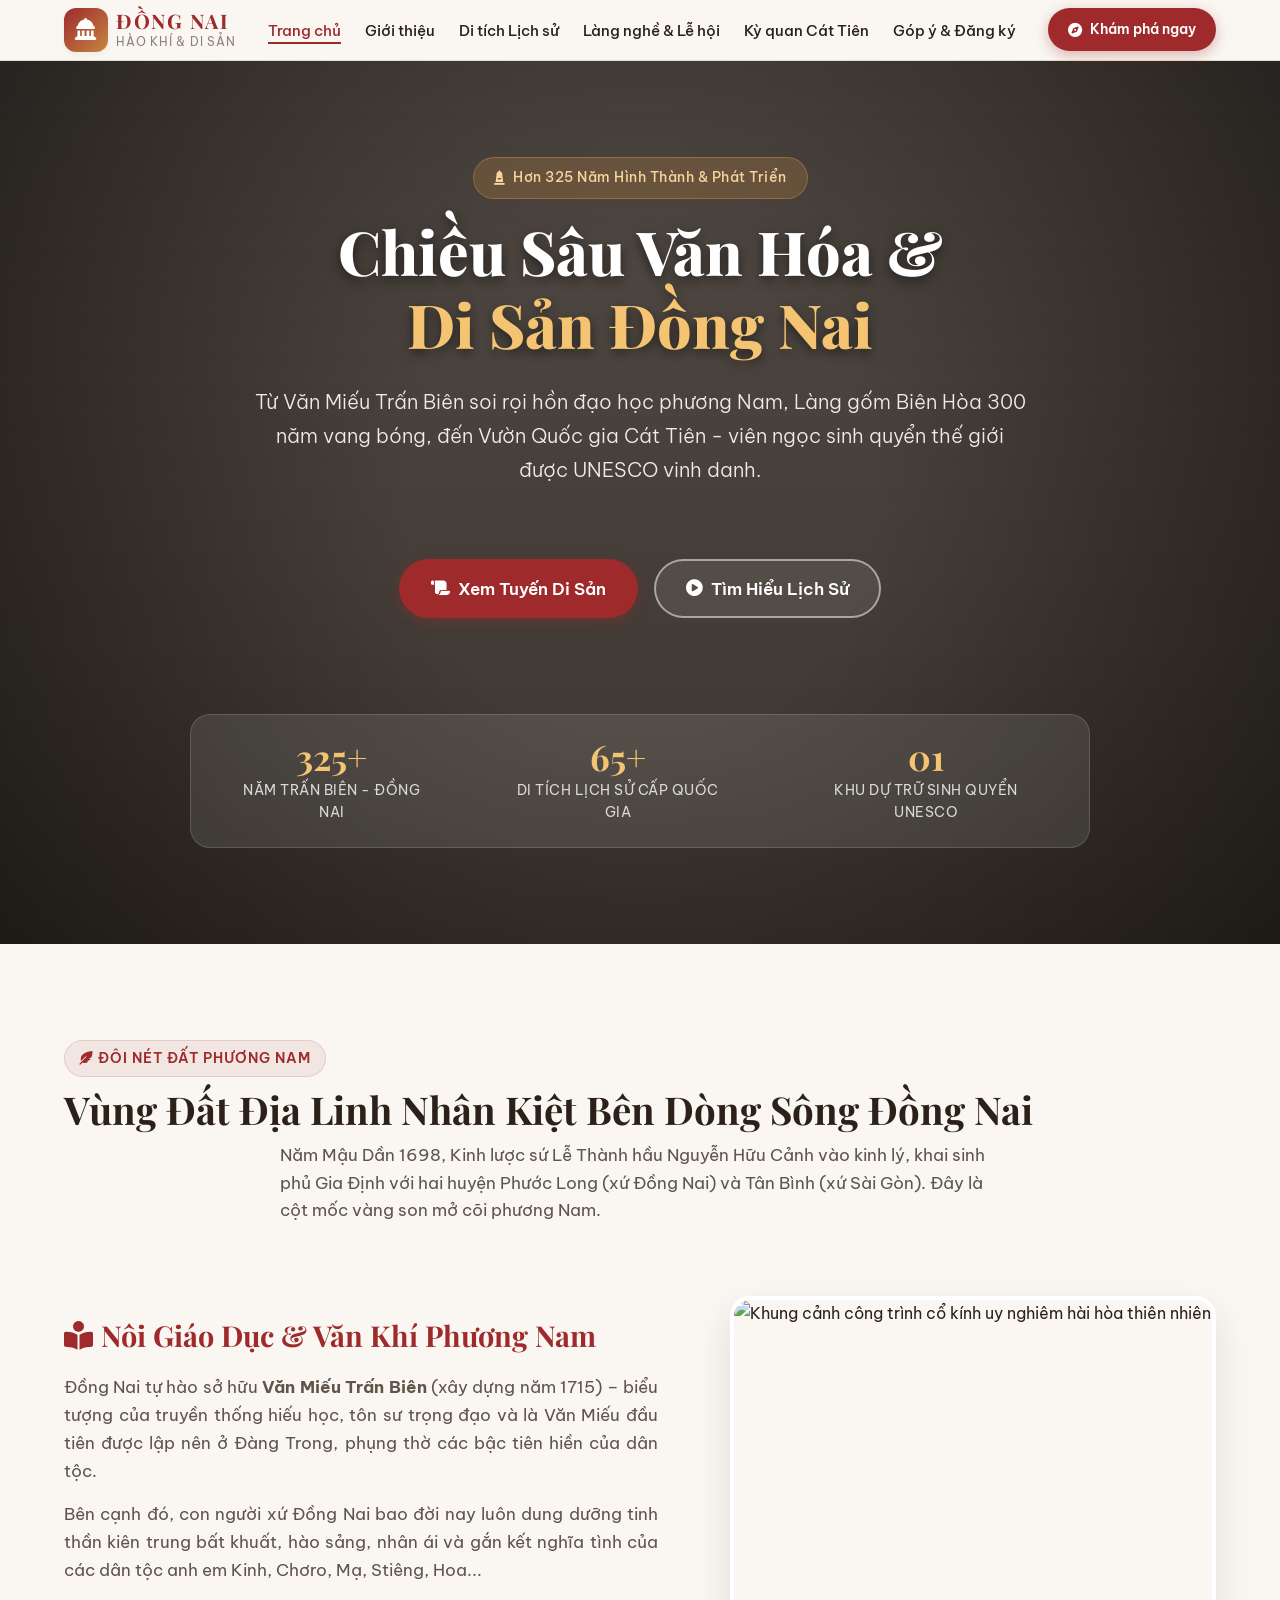
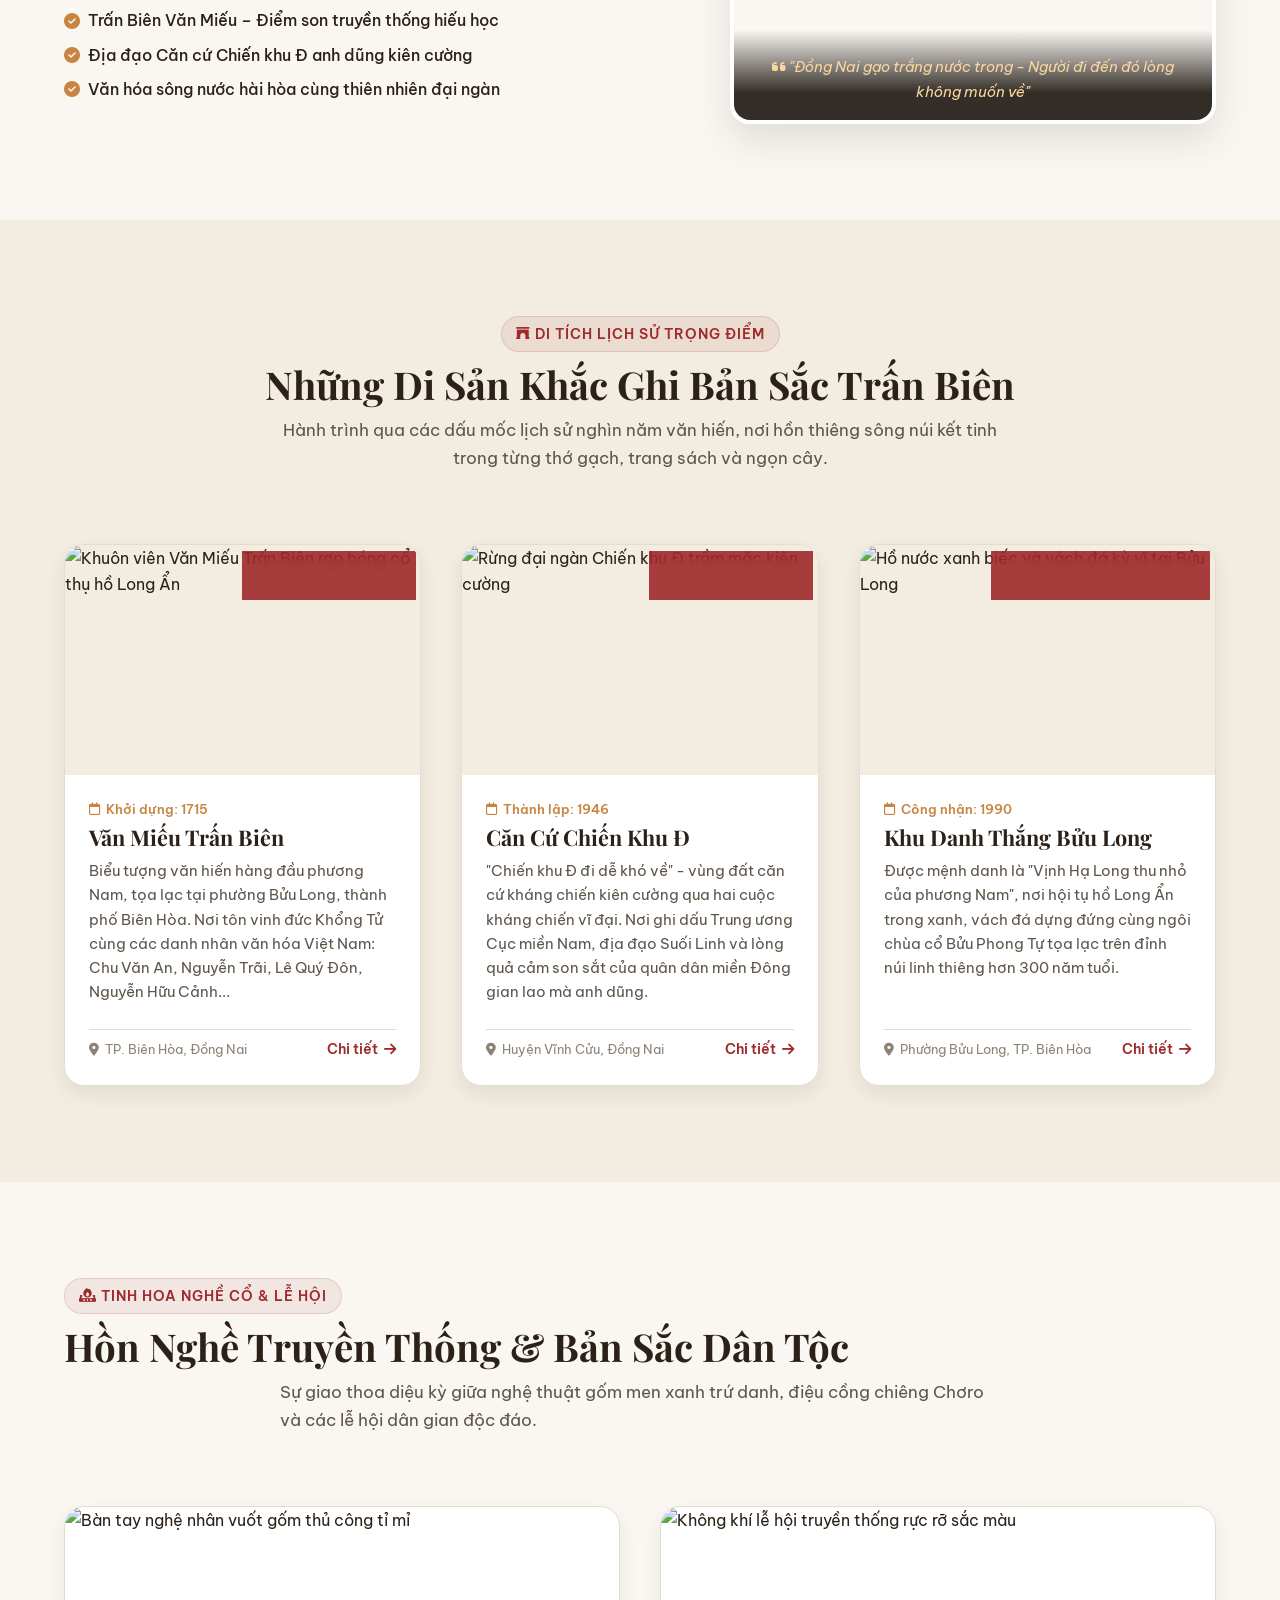
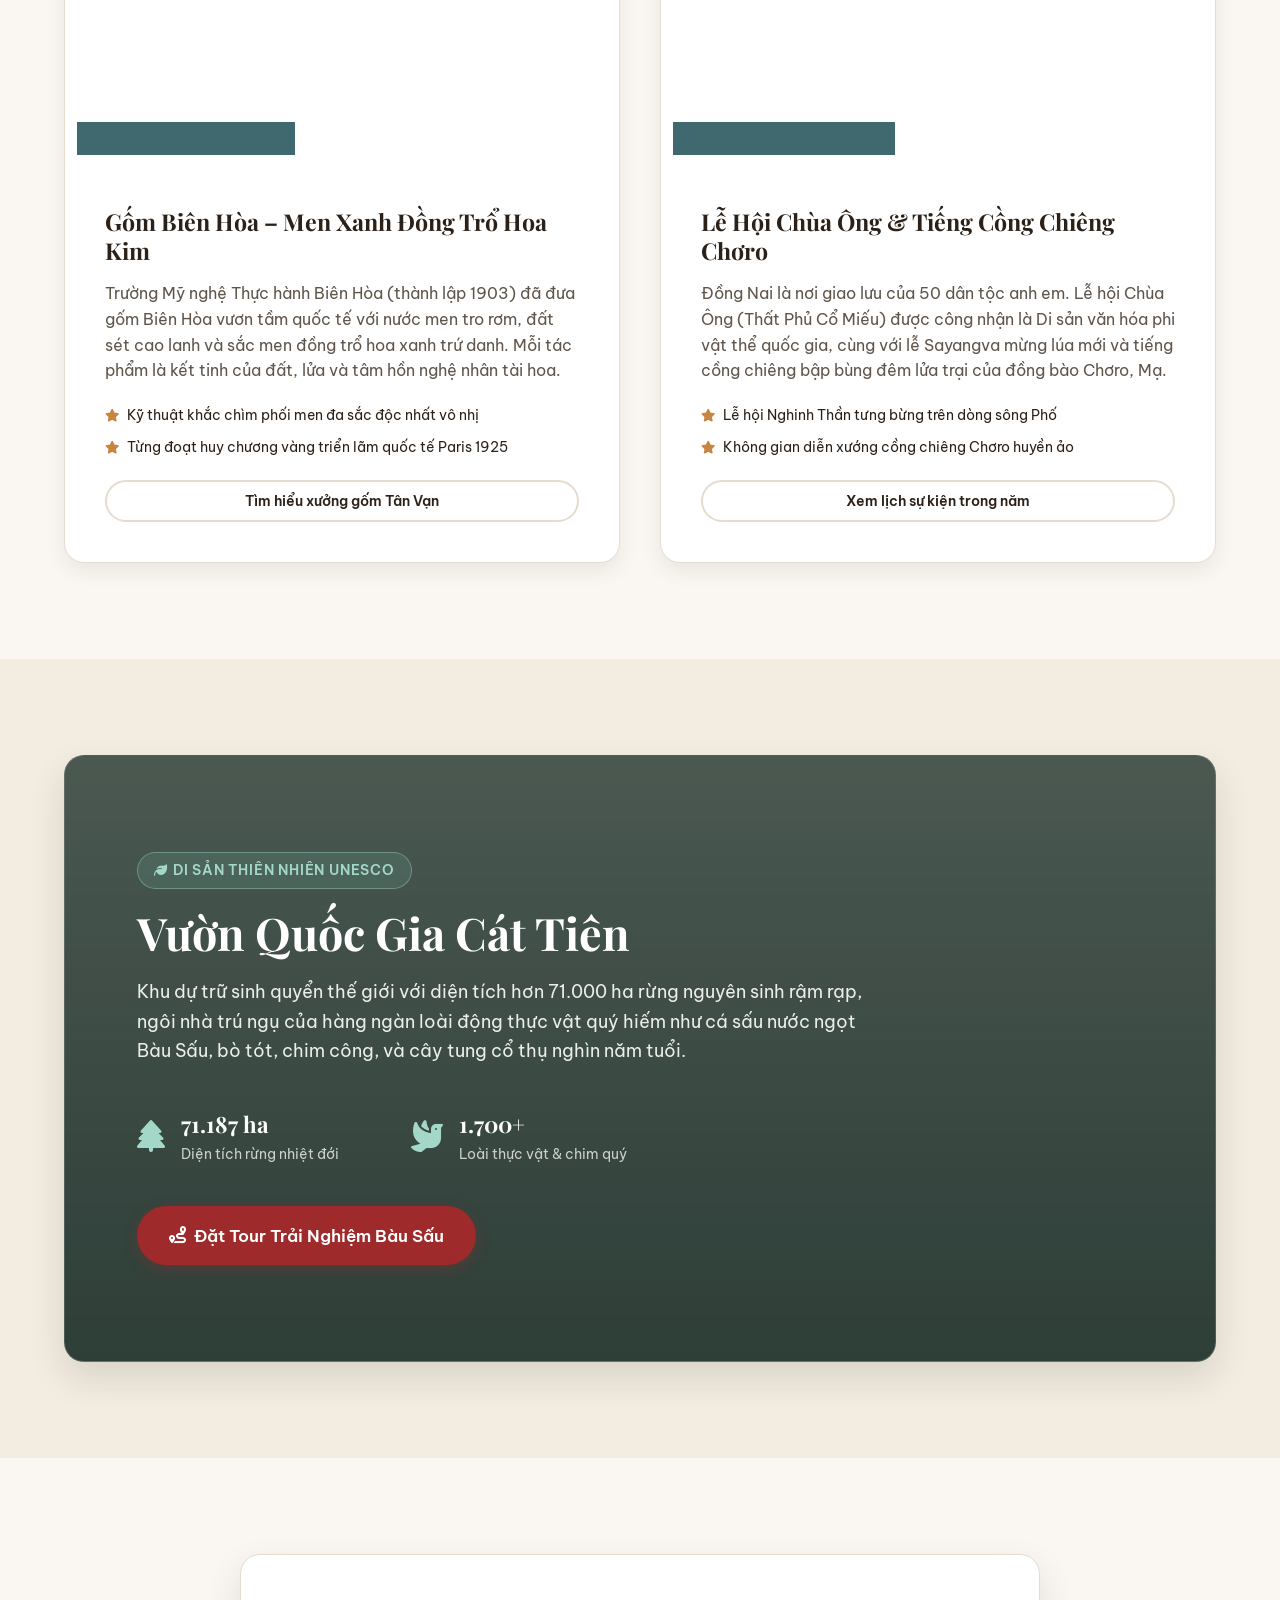
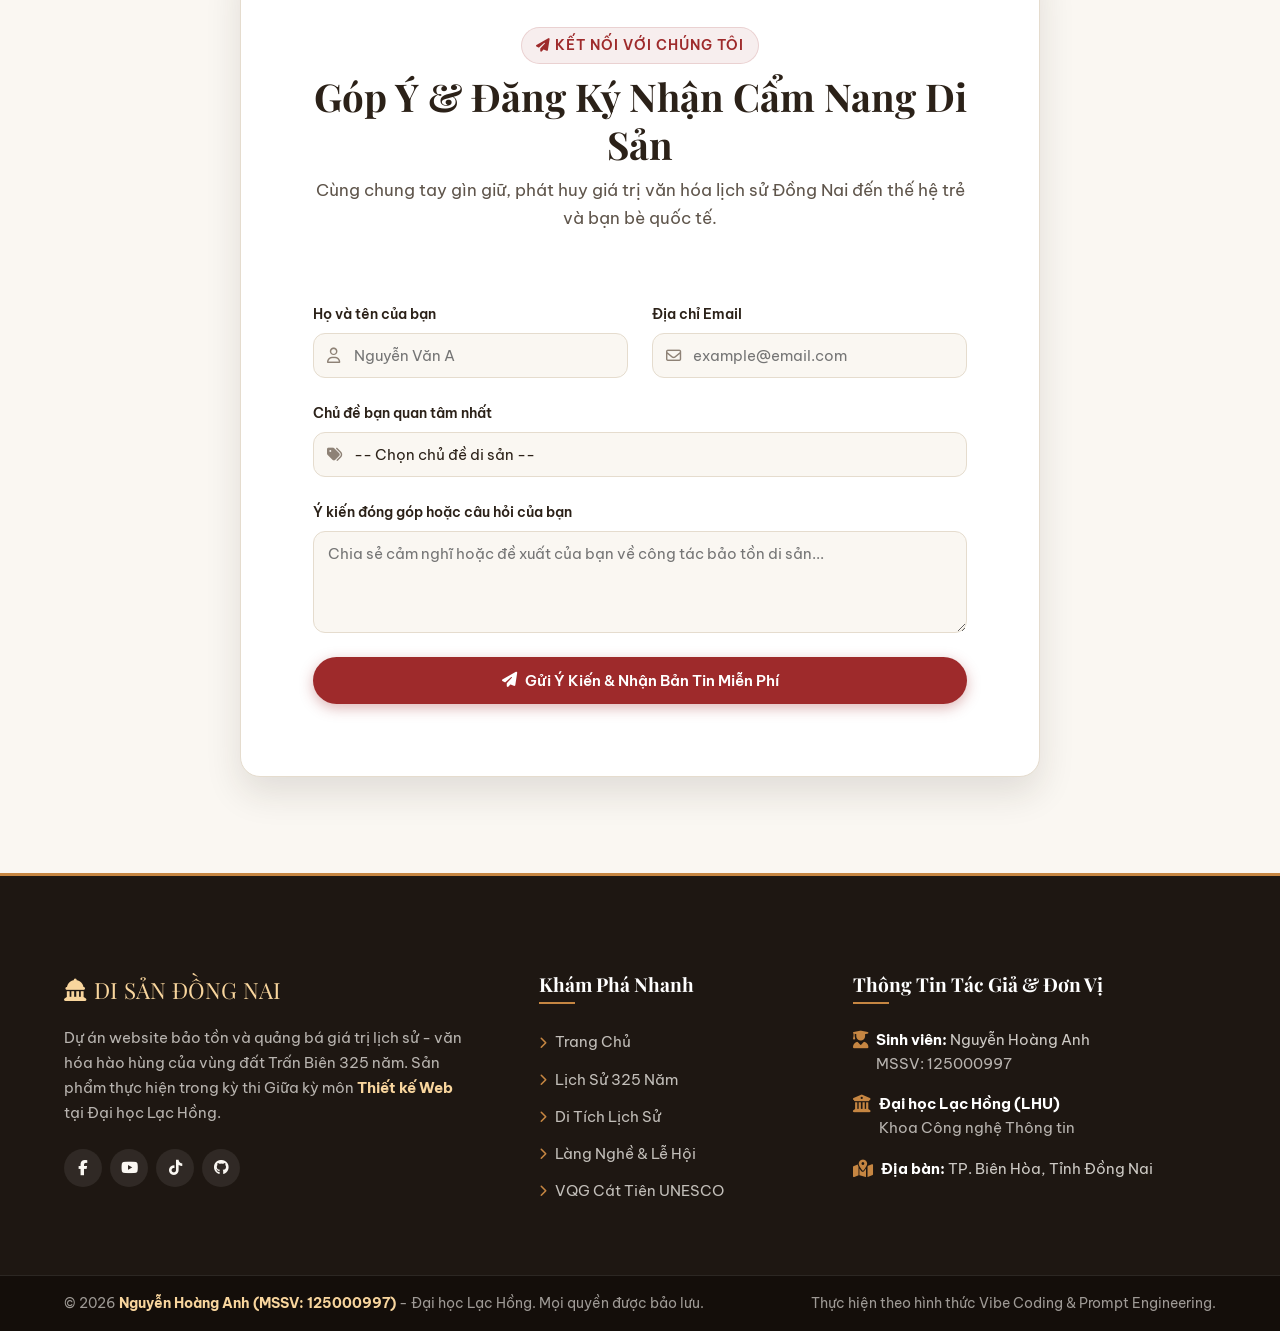
==== index.html @ 873f0509 "feat: complete midterm vibe coding project with semantic html, css variables, AOS and prompt log" ====
<!DOCTYPE html>
<html lang="vi">
<head>
  <meta charset="UTF-8">
  <meta name="viewport" content="width=device-width, initial-scale=1.0">
  <title>Chiều sâu Văn hóa & Di sản Đồng Nai | Khám phá Vùng đất Hào khí Phương Nam</title>
  
  <!-- SEO & Meta Description -->
  <meta name="description" content="Trang web giới thiệu chiều sâu văn hóa, di tích lịch sử và danh lam thắng cảnh Đồng Nai: Văn Miếu Trấn Biên, Chiến khu Đ, Làng gốm Biên Hòa, Vườn Quốc gia Cát Tiên.">
  <meta name="author" content="Nguyễn Hoàng Anh - MSSV 125000997 - Đại học Lạc Hồng">

  <!-- Google Fonts: Playfair Display (Heading) & Be Vietnam Pro (Body) -->
  <link rel="preconnect" href="https://fonts.googleapis.com">
  <link rel="preconnect" href="https://fonts.gstatic.com" crossorigin>
  <link href="https://fonts.googleapis.com/css2?family=Be+Vietnam+Pro:ital,wght@0,300;0,400;0,500;0,600;0,700;1,400&family=Playfair+Display:ital,wght@0,600;0,700;0,800;1,600&display=swap" rel="stylesheet">

  <!-- Font Awesome 6 CDN (Icons) -->
  <link rel="stylesheet" href="https://cdnjs.cloudflare.com/ajax/libs/font-awesome/6.5.1/css/all.min.css" integrity="sha512-DTOQO9RWCH3ppGqcWaEA1BIZOC6xxalwEsw9c2QQeAIftl+Vegovlnee1c9QX4TctnWMn13TZye+giMm8e2LwA==" crossorigin="anonymous" referrerpolicy="no-referrer">

  <!-- Animate.css CDN (Hiệu ứng động ban đầu cho Hero/Title/CTA) -->
  <link rel="stylesheet" href="https://cdnjs.cloudflare.com/ajax/libs/animate.css/4.1.1/animate.min.css">

  <!-- AOS (Animate On Scroll) CSS CDN (Hiệu ứng cuộn trang mượt mà) -->
  <link rel="stylesheet" href="https://unpkg.com/aos@2.3.1/dist/aos.css">

  <!-- Custom Stylesheet -->
  <link rel="stylesheet" href="style.css">
</head>
<body>

  <!-- ==================== HEADER & NAVIGATION ==================== -->
  <header class="site-header">
    <div class="header-container">
      <a href="#hero" class="brand-logo" aria-label="Trang chủ Di sản Đồng Nai">
        <span class="logo-symbol"><i class="fa-solid fa-landmark-dome"></i></span>
        <span class="logo-text">
          <strong class="logo-title">ĐỒNG NAI</strong>
          <small class="logo-tagline">Hào Khí & Di Sản</small>
        </span>
      </a>

      <nav class="site-nav" aria-label="Điều hướng chính">
        <ul class="nav-list">
          <li class="nav-item"><a href="#hero" class="nav-link active">Trang chủ</a></li>
          <li class="nav-item"><a href="#about" class="nav-link">Giới thiệu</a></li>
          <li class="nav-item"><a href="#heritage" class="nav-link">Di tích Lịch sử</a></li>
          <li class="nav-item"><a href="#crafts" class="nav-link">Làng nghề & Lễ hội</a></li>
          <li class="nav-item"><a href="#nature" class="nav-link">Kỳ quan Cát Tiên</a></li>
          <li class="nav-item"><a href="#contact" class="nav-link">Góp ý & Đăng ký</a></li>
        </ul>
      </nav>

      <a href="#heritage" class="btn btn-primary nav-cta animate__animated animate__pulse animate__infinite">
        <i class="fa-solid fa-compass"></i> Khám phá ngay
      </a>
    </div>
  </header>

  <!-- ==================== MAIN CONTENT ==================== -->
  <main id="main-content">

    <!-- 1. HERO SECTION -->
    <section id="hero" class="hero-section" aria-label="Phần giới thiệu đầu trang">
      <div class="hero-overlay"></div>
      <div class="hero-content">
        <p class="hero-badge animate__animated animate__fadeInDown">
          <i class="fa-solid fa-monument"></i> Hơn 325 Năm Hình Thành & Phát Triển
        </p>
        <h1 class="hero-title animate__animated animate__fadeInDown">
          Chiều Sâu Văn Hóa & <span class="highlight-text">Di Sản Đồng Nai</span>
        </h1>
        <p class="hero-subtitle animate__animated animate__fadeInUp">
          Từ Văn Miếu Trấn Biên soi rọi hồn đạo học phương Nam, Làng gốm Biên Hòa 300 năm vang bóng, 
          đến Vườn Quốc gia Cát Tiên - viên ngọc sinh quyển thế giới được UNESCO vinh danh.
        </p>
        
        <div class="hero-actions animate__animated animate__fadeInUp">
          <a href="#heritage" class="btn btn-primary btn-lg">
            <i class="fa-solid fa-scroll"></i> Xem Tuyến Di Sản
          </a>
          <a href="#about" class="btn btn-outline btn-lg">
            <i class="fa-solid fa-circle-play"></i> Tìm Hiểu Lịch Sử
          </a>
        </div>

        <!-- Quick Stats List -->
        <ul class="hero-stats animate__animated animate__fadeInUp">
          <li class="stat-item">
            <strong class="stat-number">325+</strong>
            <span class="stat-label">Năm Trấn Biên - Đồng Nai</span>
          </li>
          <li class="stat-item">
            <strong class="stat-number">65+</strong>
            <span class="stat-label">Di tích Lịch sử Cấp Quốc gia</span>
          </li>
          <li class="stat-item">
            <strong class="stat-number">01</strong>
            <span class="stat-label">Khu Dự trữ Sinh quyển UNESCO</span>
          </li>
        </ul>
      </div>
    </section>

    <!-- 2. ABOUT SECTION -->
    <section id="about" class="about-section" data-aos="fade-up">
      <div class="section-container">
        <header class="section-header">
          <span class="section-badge"><i class="fa-solid fa-feather-pointed"></i> Đôi Nét Đất Phương Nam</span>
          <h2 class="section-title">Vùng Đất Địa Linh Nhân Kiệt Bên Dòng Sông Đồng Nai</h2>
          <p class="section-desc">
            Năm Mậu Dần 1698, Kinh lược sứ Lễ Thành hầu Nguyễn Hữu Cảnh vào kinh lý, khai sinh phủ Gia Định với hai huyện 
            Phước Long (xứ Đồng Nai) và Tân Bình (xứ Sài Gòn). Đây là cột mốc vàng son mở cõi phương Nam.
          </p>
        </header>

        <div class="about-grid">
          <article class="about-article">
            <h3 class="article-title"><i class="fa-solid fa-book-open-reader"></i> Nôi Giáo Dục & Văn Khí Phương Nam</h3>
            <p>
              Đồng Nai tự hào sở hữu <strong>Văn Miếu Trấn Biên</strong> (xây dựng năm 1715) – biểu tượng của truyền thống hiếu học, 
              tôn sư trọng đạo và là Văn Miếu đầu tiên được lập nên ở Đàng Trong, phụng thờ các bậc tiên hiền của dân tộc.
            </p>
            <p>
              Bên cạnh đó, con người xứ Đồng Nai bao đời nay luôn dung dưỡng tinh thần kiên trung bất khuất, hào sảng, 
              nhân ái và gắn kết nghĩa tình của các dân tộc anh em Kinh, Chơro, Mạ, Stiêng, Hoa...
            </p>
            
            <ul class="about-highlights">
              <li><i class="fa-solid fa-circle-check"></i> Trấn Biên Văn Miếu – Điểm son truyền thống hiếu học</li>
              <li><i class="fa-solid fa-circle-check"></i> Địa đạo Căn cứ Chiến khu Đ anh dũng kiên cường</li>
              <li><i class="fa-solid fa-circle-check"></i> Văn hóa sông nước hài hòa cùng thiên nhiên đại ngàn</li>
            </ul>
          </article>

          <figure class="about-figure">
            <img src="https://images.unsplash.com/photo-1544620347-c4fd4a3d5957?auto=format&fit=crop&w=900&q=80" 
                 alt="Khung cảnh công trình cổ kính uy nghiêm hài hòa thiên nhiên" 
                 loading="lazy">
            <figcaption class="about-caption">
              <i class="fa-solid fa-quote-left"></i> "Đồng Nai gạo trắng nước trong - Người đi đến đó lòng không muốn về"
            </figcaption>
          </figure>
        </div>
      </div>
    </section>

    <!-- 3. HERITAGE SITES SECTION -->
    <section id="heritage" class="heritage-section" data-aos="fade-up">
      <div class="section-container">
        <header class="section-header text-center">
          <span class="section-badge"><i class="fa-solid fa-archway"></i> Di Tích Lịch Sử Trọng Điểm</span>
          <h2 class="section-title">Những Di Sản Khắc Ghi Bản Sắc Trấn Biên</h2>
          <p class="section-desc">
            Hành trình qua các dấu mốc lịch sử nghìn năm văn hiến, nơi hồn thiêng sông núi kết tinh trong từng thớ gạch, trang sách và ngọn cây.
          </p>
        </header>

        <div class="cards-grid">
          
          <!-- Card 1: Văn Miếu Trấn Biên -->
          <div class="card-wrapper" data-aos="fade-up" data-aos-delay="100">
            <article class="heritage-card">
              <figure class="card-media">
                <img src="https://images.unsplash.com/photo-1599707367072-cd6ada2bc375?auto=format&fit=crop&w=700&q=80" 
                     alt="Khuôn viên Văn Miếu Trấn Biên rợp bóng cổ thụ hồ Long Ẩn" 
                     loading="lazy">
                <figcaption class="card-category"><i class="fa-solid fa-award"></i> Di Tích Quốc Gia</figcaption>
              </figure>
              <div class="card-body">
                <header class="card-header">
                  <span class="card-meta"><i class="fa-regular fa-calendar"></i> Khởi dựng: 1715</span>
                  <h3 class="card-title">Văn Miếu Trấn Biên</h3>
                </header>
                <p class="card-desc">
                  Biểu tượng văn hiến hàng đầu phương Nam, tọa lạc tại phường Bửu Long, thành phố Biên Hòa. Nơi tôn vinh đức Khổng Tử 
                  cùng các danh nhân văn hóa Việt Nam: Chu Văn An, Nguyễn Trãi, Lê Quý Đôn, Nguyễn Hữu Cảnh...
                </p>
                <footer class="card-footer">
                  <span class="card-location"><i class="fa-solid fa-location-dot"></i> TP. Biên Hòa, Đồng Nai</span>
                  <a href="#about" class="card-btn" aria-label="Chi tiết Văn Miếu Trấn Biên">
                    Chi tiết <i class="fa-solid fa-arrow-right"></i>
                  </a>
                </footer>
              </div>
            </article>
          </div>

          <!-- Card 2: Chiến khu Đ -->
          <div class="card-wrapper" data-aos="fade-up" data-aos-delay="200">
            <article class="heritage-card">
              <figure class="card-media">
                <img src="https://images.unsplash.com/photo-1511497584788-87676104235f?auto=format&fit=crop&w=700&q=80" 
                     alt="Rừng đại ngàn Chiến khu Đ trầm mặc kiên cường" 
                     loading="lazy">
                <figcaption class="card-category"><i class="fa-solid fa-shield-halved"></i> Di Tích Lịch Sử</figcaption>
              </figure>
              <div class="card-body">
                <header class="card-header">
                  <span class="card-meta"><i class="fa-regular fa-calendar"></i> Thành lập: 1946</span>
                  <h3 class="card-title">Căn Cứ Chiến Khu Đ</h3>
                </header>
                <p class="card-desc">
                  "Chiến khu Đ đi dễ khó về" - vùng đất căn cứ kháng chiến kiên cường qua hai cuộc kháng chiến vĩ đại. 
                  Nơi ghi dấu Trung ương Cục miền Nam, địa đạo Suối Linh và lòng quả cảm son sắt của quân dân miền Đông gian lao mà anh dũng.
                </p>
                <footer class="card-footer">
                  <span class="card-location"><i class="fa-solid fa-location-dot"></i> Huyện Vĩnh Cửu, Đồng Nai</span>
                  <a href="#about" class="card-btn" aria-label="Chi tiết Căn Cứ Chiến Khu Đ">
                    Chi tiết <i class="fa-solid fa-arrow-right"></i>
                  </a>
                </footer>
              </div>
            </article>
          </div>

          <!-- Card 3: Danh thắng Bửu Long -->
          <div class="card-wrapper" data-aos="fade-up" data-aos-delay="300">
            <article class="heritage-card">
              <figure class="card-media">
                <img src="https://images.unsplash.com/photo-1506744038136-46273834b3fb?auto=format&fit=crop&w=700&q=80" 
                     alt="Hồ nước xanh biếc và vách đá kỳ vĩ tại Bửu Long" 
                     loading="lazy">
                <figcaption class="card-category"><i class="fa-solid fa-mountain-sun"></i> Thắng Cảnh Quốc Gia</figcaption>
              </figure>
              <div class="card-body">
                <header class="card-header">
                  <span class="card-meta"><i class="fa-regular fa-calendar"></i> Công nhận: 1990</span>
                  <h3 class="card-title">Khu Danh Thắng Bửu Long</h3>
                </header>
                <p class="card-desc">
                  Được mệnh danh là "Vịnh Hạ Long thu nhỏ của phương Nam", nơi hội tụ hồ Long Ẩn trong xanh, vách đá dựng đứng 
                  cùng ngôi chùa cổ Bửu Phong Tự tọa lạc trên đỉnh núi linh thiêng hơn 300 năm tuổi.
                </p>
                <footer class="card-footer">
                  <span class="card-location"><i class="fa-solid fa-location-dot"></i> Phường Bửu Long, TP. Biên Hòa</span>
                  <a href="#about" class="card-btn" aria-label="Chi tiết Danh Thắng Bửu Long">
                    Chi tiết <i class="fa-solid fa-arrow-right"></i>
                  </a>
                </footer>
              </div>
            </article>
          </div>

        </div>
      </div>
    </section>

    <!-- 4. CRAFTS & FESTIVALS SECTION -->
    <section id="crafts" class="crafts-section" data-aos="fade-up">
      <div class="section-container">
        <header class="section-header">
          <span class="section-badge"><i class="fa-solid fa-fire-burner"></i> Tinh Hoa Nghề Cổ & Lễ Hội</span>
          <h2 class="section-title">Hồn Nghề Truyền Thống & Bản Sắc Dân Tộc</h2>
          <p class="section-desc">
            Sự giao thoa diệu kỳ giữa nghệ thuật gốm men xanh trứ danh, điệu cồng chiêng Chơro và các lễ hội dân gian độc đáo.
          </p>
        </header>

        <div class="crafts-grid">
          <!-- Article: Làng Gốm Biên Hòa -->
          <article class="craft-card" data-aos="fade-right">
            <figure class="craft-figure">
              <img src="https://images.unsplash.com/photo-1578749556568-bc2c40e68b61?auto=format&fit=crop&w=700&q=80" 
                   alt="Bàn tay nghệ nhân vuốt gốm thủ công tỉ mỉ" 
                   loading="lazy">
              <figcaption class="craft-overlay-tag"><i class="fa-solid fa-palette"></i> Di Sản Thủ Công 300 Năm</figcaption>
            </figure>
            <div class="craft-content">
              <h3 class="craft-title">Gốm Biên Hòa – Men Xanh Đồng Trổ Hoa Kim</h3>
              <p>
                Trường Mỹ nghệ Thực hành Biên Hòa (thành lập 1903) đã đưa gốm Biên Hòa vươn tầm quốc tế với nước men tro rơm, 
                đất sét cao lanh và sắc men đồng trổ hoa xanh trứ danh. Mỗi tác phẩm là kết tinh của đất, lửa và tâm hồn nghệ nhân tài hoa.
              </p>
              <ul class="craft-features">
                <li><i class="fa-solid fa-star"></i> Kỹ thuật khắc chìm phối men đa sắc độc nhất vô nhị</li>
                <li><i class="fa-solid fa-star"></i> Từng đoạt huy chương vàng triển lãm quốc tế Paris 1925</li>
              </ul>
              <a href="#contact" class="btn btn-outline btn-sm">Tìm hiểu xưởng gốm Tân Vạn</a>
            </div>
          </article>

          <!-- Article: Lễ hội Văn Hóa & Cồng Chiêng -->
          <article class="craft-card" data-aos="fade-left">
            <figure class="craft-figure">
              <img src="https://images.unsplash.com/photo-1533174072545-7a4b6ad7a6c3?auto=format&fit=crop&w=700&q=80" 
                   alt="Không khí lễ hội truyền thống rực rỡ sắc màu" 
                   loading="lazy">
              <figcaption class="craft-overlay-tag"><i class="fa-solid fa-drum"></i> Lễ Hội Văn Hóa Phi Vật Thể</figcaption>
            </figure>
            <div class="craft-content">
              <h3 class="craft-title">Lễ Hội Chùa Ông & Tiếng Cồng Chiêng Chơro</h3>
              <p>
                Đồng Nai là nơi giao lưu của 50 dân tộc anh em. Lễ hội Chùa Ông (Thất Phủ Cổ Miếu) được công nhận là Di sản văn hóa phi vật thể 
                quốc gia, cùng với lễ Sayangva mừng lúa mới và tiếng cồng chiêng bập bùng đêm lửa trại của đồng bào Chơro, Mạ.
              </p>
              <ul class="craft-features">
                <li><i class="fa-solid fa-star"></i> Lễ hội Nghinh Thần tưng bừng trên dòng sông Phố</li>
                <li><i class="fa-solid fa-star"></i> Không gian diễn xướng cồng chiêng Chơro huyền ảo</li>
              </ul>
              <a href="#contact" class="btn btn-outline btn-sm">Xem lịch sự kiện trong năm</a>
            </div>
          </article>
        </div>
      </div>
    </section>

    <!-- 5. NATURE: VƯỜN QUỐC GIA CÁT TIÊN -->
    <section id="nature" class="nature-section" data-aos="zoom-in-up">
      <div class="section-container">
        <div class="nature-banner">
          <div class="nature-text-box">
            <span class="nature-badge"><i class="fa-solid fa-leaf"></i> Di Sản Thiên Nhiên UNESCO</span>
            <h2 class="nature-title">Vườn Quốc Gia Cát Tiên</h2>
            <p class="nature-lead">
              Khu dự trữ sinh quyển thế giới với diện tích hơn 71.000 ha rừng nguyên sinh rậm rạp, 
              ngôi nhà trú ngụ của hàng ngàn loài động thực vật quý hiếm như cá sấu nước ngọt Bàu Sấu, bò tót, chim công, và cây tung cổ thụ nghìn năm tuổi.
            </p>
            <div class="nature-meta-group">
              <div class="nature-meta-item">
                <i class="fa-solid fa-tree"></i>
                <div>
                  <strong>71.187 ha</strong>
                  <p>Diện tích rừng nhiệt đới</p>
                </div>
              </div>
              <div class="nature-meta-item">
                <i class="fa-solid fa-dove"></i>
                <div>
                  <strong>1.700+</strong>
                  <p>Loài thực vật & chim quý</p>
                </div>
              </div>
            </div>
            <a href="#contact" class="btn btn-primary btn-lg">
              <i class="fa-solid fa-route"></i> Đặt Tour Trải Nghiệm Bàu Sấu
            </a>
          </div>
        </div>
      </div>
    </section>

    <!-- 6. CONTACT & NEWSLETTER SECTION -->
    <section id="contact" class="contact-section" data-aos="fade-up">
      <div class="section-container">
        <div class="contact-card">
          <header class="section-header text-center">
            <span class="section-badge"><i class="fa-solid fa-paper-plane"></i> Kết Nối Với Chúng Tôi</span>
            <h2 class="section-title">Góp Ý & Đăng Ký Nhận Cẩm Nang Di Sản</h2>
            <p class="section-desc">
              Cùng chung tay gìn giữ, phát huy giá trị văn hóa lịch sử Đồng Nai đến thế hệ trẻ và bạn bè quốc tế.
            </p>
          </header>

          <form class="contact-form" action="#" method="POST" onsubmit="event.preventDefault(); alert('Cảm ơn bạn đã gửi liên hệ! Thông tin cẩm nang sẽ sớm được gửi tới email của bạn.');">
            <div class="form-row">
              <div class="form-group">
                <label for="fullName" class="form-label">Họ và tên của bạn</label>
                <div class="input-wrapper">
                  <i class="fa-regular fa-user form-icon"></i>
                  <input type="text" id="fullName" name="fullName" class="form-input" placeholder="Nguyễn Văn A" required>
                </div>
              </div>

              <div class="form-group">
                <label for="email" class="form-label">Địa chỉ Email</label>
                <div class="input-wrapper">
                  <i class="fa-regular fa-envelope form-icon"></i>
                  <input type="email" id="email" name="email" class="form-input" placeholder="example@email.com" required>
                </div>
              </div>
            </div>

            <div class="form-group">
              <label for="interest" class="form-label">Chủ đề bạn quan tâm nhất</label>
              <div class="input-wrapper">
                <i class="fa-solid fa-tags form-icon"></i>
                <select id="interest" name="interest" class="form-input form-select" required>
                  <option value="" disabled selected>-- Chọn chủ đề di sản --</option>
                  <option value="tran-bien">Văn Miếu Trấn Biên & Đạo học Phương Nam</option>
                  <option value="chien-khu-d">Căn cứ Cách mạng Chiến khu Đ</option>
                  <option value="gom-bien-hoa">Làng nghề gốm men cổ Tân Vạn</option>
                  <option value="cat-tien">Du lịch sinh thái Vườn Quốc gia Cát Tiên</option>
                  <option value="le-hoi">Lễ hội Chùa Ông & Văn hóa Cồng chiêng</option>
                </select>
              </div>
            </div>

            <div class="form-group">
              <label for="message" class="form-label">Ý kiến đóng góp hoặc câu hỏi của bạn</label>
              <div class="input-wrapper">
                <textarea id="message" name="message" class="form-input form-textarea" rows="4" placeholder="Chia sẻ cảm nghĩ hoặc đề xuất của bạn về công tác bảo tồn di sản..."></textarea>
              </div>
            </div>

            <button type="submit" class="btn btn-primary btn-block">
              <i class="fa-solid fa-paper-plane"></i> Gửi Ý Kiến & Nhận Bản Tin Miễn Phí
            </button>
          </form>
        </div>
      </div>
    </section>

  </main>

  <!-- ==================== FOOTER ==================== -->
  <footer class="site-footer">
    <div class="footer-container">
      
      <div class="footer-col brand-col">
        <a href="#hero" class="footer-brand">
          <i class="fa-solid fa-landmark-dome"></i>
          <span>DI SẢN ĐỒNG NAI</span>
        </a>
        <p class="footer-desc">
          Dự án website bảo tồn và quảng bá giá trị lịch sử - văn hóa hào hùng của vùng đất Trấn Biên 325 năm. 
          Sản phẩm thực hiện trong kỳ thi Giữa kỳ môn <strong>Thiết kế Web</strong> tại Đại học Lạc Hồng.
        </p>
        <div class="footer-socials">
          <a href="#" class="social-icon" aria-label="Facebook"><i class="fa-brands fa-facebook-f"></i></a>
          <a href="#" class="social-icon" aria-label="YouTube"><i class="fa-brands fa-youtube"></i></a>
          <a href="#" class="social-icon" aria-label="Tiktok"><i class="fa-brands fa-tiktok"></i></a>
          <a href="#" class="social-icon" aria-label="Github"><i class="fa-brands fa-github"></i></a>
        </div>
      </div>

      <div class="footer-col links-col">
        <h4 class="footer-title">Khám Phá Nhanh</h4>
        <ul class="footer-links">
          <li><a href="#hero"><i class="fa-solid fa-chevron-right"></i> Trang Chủ</a></li>
          <li><a href="#about"><i class="fa-solid fa-chevron-right"></i> Lịch Sử 325 Năm</a></li>
          <li><a href="#heritage"><i class="fa-solid fa-chevron-right"></i> Di Tích Lịch Sử</a></li>
          <li><a href="#crafts"><i class="fa-solid fa-chevron-right"></i> Làng Nghề & Lễ Hội</a></li>
          <li><a href="#nature"><i class="fa-solid fa-chevron-right"></i> VQG Cát Tiên UNESCO</a></li>
        </ul>
      </div>

      <div class="footer-col contact-col">
        <h4 class="footer-title">Thông Tin Tác Giả & Đơn Vị</h4>
        <ul class="footer-contact-list">
          <li>
            <i class="fa-solid fa-user-graduate"></i>
            <div>
              <strong>Sinh viên:</strong> Nguyễn Hoàng Anh
              <p>MSSV: 125000997</p>
            </div>
          </li>
          <li>
            <i class="fa-solid fa-building-columns"></i>
            <div>
              <strong>Đại học Lạc Hồng (LHU)</strong>
              <p>Khoa Công nghệ Thông tin</p>
            </div>
          </li>
          <li>
            <i class="fa-solid fa-map-location-dot"></i>
            <div>
              <strong>Địa bàn:</strong> TP. Biên Hòa, Tỉnh Đồng Nai
            </div>
          </li>
        </ul>
      </div>

    </div>

    <!-- Copyright Bar -->
    <div class="footer-bottom">
      <div class="footer-bottom-container">
        <p>&copy; 2026 <strong>Nguyễn Hoàng Anh (MSSV: 125000997)</strong> - Đại học Lạc Hồng. Mọi quyền được bảo lưu.</p>
        <p class="footer-credit">Thực hiện theo hình thức Vibe Coding & Prompt Engineering.</p>
      </div>
    </div>
  </footer>

  <!-- ==================== SCRIPTS: AOS INITIALIZATION ==================== -->
  <script src="https://unpkg.com/aos@2.3.1/dist/aos.js"></script>
  <script>
    // Khởi tạo thư viện AOS với cấu hình tối ưu chống giật lag và ngăn lỗi thanh cuộn ngang (overflow-x)
    document.addEventListener('DOMContentLoaded', function () {
      AOS.init({
        duration: 800,        // Thời gian diễn ra hiệu ứng (ms)
        offset: 80,           // Khoảng cách bắt đầu kích hoạt hiệu ứng (px)
        once: true,           // Chỉ chạy hiệu ứng một lần duy nhất khi cuộn đến, không lặp lại gây rối mắt
        easing: 'ease-out-cubic', // Đường cong gia tốc mượt mà
        disable: 'mobile'     // Giữ hiệu năng tốt nhất trên thiết bị di động cấu hình yếu
      });
    });
  </script>
</body>
</html>
---- style.css ----
/* ==========================================================================
   DỰ ÁN BÀI THI GIỮA KỲ: THIẾT KẾ WEB (VIBE CODING & PROMPT ENGINEERING)
   Chủ đề: Chiều Sâu Văn Hóa & Di Sản Đồng Nai
   Sinh viên: Nguyễn Hoàng Anh - MSSV: 125000997 - Đại học Lạc Hồng
   ========================================================================== */

/* --------------------------------------------------------------------------
   1. CSS DESIGN TOKENS & VARIABLES (:root)
   -------------------------------------------------------------------------- */
:root {
  /* Bảng màu sắc di sản (Heritage Color Palette) */
  --primary-color: #9E2A2B;        /* Đỏ son di sản (Terracotta / Cung đình) */
  --primary-hover: #7E1E20;        /* Đỏ son đậm khi hover */
  --secondary-color: #C68642;      /* Vàng đồng thau / Hoàng kim Trấn Biên */
  --secondary-hover: #A96E2E;      /* Vàng hoàng kim đậm */
  --accent-color: #2F5D62;         /* Xanh ngọc men gốm Biên Hòa */
  --accent-light: #5E8B7E;         /* Xanh ngọc sáng */

  /* Màu nền & Bề mặt (Background & Surfaces) */
  --bg-primary: #FAF7F2;          /* Màu nền giấy điệp truyền thống */
  --bg-secondary: #F2ECE1;        /* Nền phụ màu đá cổ kính */
  --bg-card: #FFFFFF;             /* Nền thẻ trắng ngà */
  --bg-dark: #1E1712;             /* Nền tối chân trang */

  /* Màu chữ & Độ tương phản (Typography Colors) */
  --text-primary: #2B2118;        /* Nâu đen thẫm (dễ đọc, thanh lịch) */
  --text-secondary: #5F554B;      /* Xám khói ấm */
  --text-muted: #8E8276;          /* Màu ghi chú mờ */
  --text-inverse: #FAF7F2;        /* Chữ sáng trên nền tối */

  /* Hệ thống đường viền (Borders) */
  --border-color: #E5DCCE;
  --border-focus: #C68642;

  /* Typography Fonts */
  --font-heading: 'Playfair Display', Georgia, 'Times New Roman', serif;
  --font-body: 'Be Vietnam Pro', -apple-system, BlinkMacSystemFont, 'Segoe UI', Roboto, sans-serif;

  /* Khoảng cách (Spacing Tokens) */
  --spacing-xs: 0.25rem;          /* 4px */
  --spacing-sm: 0.5rem;           /* 8px */
  --spacing-md: 1rem;             /* 16px */
  --spacing-lg: 1.5rem;           /* 24px */
  --spacing-xl: 2.5rem;           /* 40px */
  --spacing-2xl: 4.5rem;          /* 72px */
  --spacing-3xl: 6rem;            /* 96px */

  /* Bo góc (Border Radius) */
  --radius-sm: 6px;
  --radius-md: 12px;
  --radius-lg: 20px;
  --radius-full: 9999px;

  /* Đổ bóng (Box Shadows) */
  --shadow-sm: 0 2px 6px rgba(43, 33, 24, 0.05);
  --shadow-md: 0 8px 20px rgba(43, 33, 24, 0.08);
  --shadow-lg: 0 16px 36px rgba(43, 33, 24, 0.12);
  --shadow-hover: 0 20px 42px rgba(158, 42, 43, 0.18);

  /* Hiệu ứng chuyển động (Transitions) */
  --transition-fast: 0.2s ease;
  --transition-normal: 0.35s cubic-bezier(0.25, 0.8, 0.25, 1);
  --transition-smooth: 0.5s cubic-bezier(0.165, 0.84, 0.44, 1);
}

/* --------------------------------------------------------------------------
   2. CSS RESET & GLOBAL BASE STYLES
   -------------------------------------------------------------------------- */
*, *::before, *::after {
  box-sizing: border-box;
  margin: 0;
  padding: 0;
}

html {
  scroll-behavior: smooth;
  font-size: 16px;
  overflow-x: hidden; /* Ngăn lỗi thanh cuộn ngang khi thư viện AOS chạy */
}

body {
  font-family: var(--font-body);
  background-color: var(--bg-primary);
  color: var(--text-primary);
  line-height: 1.65;
  overflow-x: hidden;
  -webkit-font-smoothing: antialiased;
}

img {
  max-width: 100%;
  height: auto;
  display: block;
}

a {
  color: inherit;
  text-decoration: none;
  transition: var(--transition-fast);
}

ul {
  list-style: none;
}

/* Bố cục container dùng chung */
.section-container {
  width: 100%;
  max-width: 1200px;
  margin: 0 auto;
  padding: 0 var(--spacing-lg);
}

/* --------------------------------------------------------------------------
   3. TYPOGRAPHY & COMMON COMPONENTS
   -------------------------------------------------------------------------- */
h1, h2, h3, h4, h5 {
  font-family: var(--font-heading);
  font-weight: 700;
  line-height: 1.25;
  color: var(--text-primary);
}

.section-header {
  margin-bottom: var(--spacing-2xl);
}

.section-header.text-center {
  text-align: center;
}

.section-badge {
  display: inline-flex;
  align-items: center;
  gap: var(--spacing-xs);
  font-size: 0.85rem;
  font-weight: 600;
  text-transform: uppercase;
  letter-spacing: 1px;
  color: var(--primary-color);
  background-color: rgba(158, 42, 43, 0.08);
  padding: 6px 14px;
  border-radius: var(--radius-full);
  margin-bottom: var(--spacing-sm);
  border: 1px solid rgba(158, 42, 43, 0.15);
}

.section-title {
  font-size: clamp(1.8rem, 3vw, 2.5rem);
  margin-bottom: var(--spacing-sm);
  color: var(--text-primary);
}

.section-desc {
  font-size: 1.05rem;
  color: var(--text-secondary);
  max-width: 720px;
  margin: 0 auto;
}

/* Buttons System */
.btn {
  display: inline-flex;
  align-items: center;
  justify-content: center;
  gap: var(--spacing-sm);
  font-family: var(--font-body);
  font-weight: 600;
  font-size: 0.95rem;
  padding: 12px 24px;
  border-radius: var(--radius-full);
  border: 2px solid transparent;
  cursor: pointer;
  transition: transform var(--transition-normal), 
              box-shadow var(--transition-normal), 
              background-color var(--transition-fast), 
              border-color var(--transition-fast);
}

.btn:focus-visible {
  outline: 3px solid var(--secondary-color);
  outline-offset: 3px;
}

.btn-primary {
  background-color: var(--primary-color);
  color: #FFFFFF;
  box-shadow: 0 4px 14px rgba(158, 42, 43, 0.35);
}

.btn-primary:hover {
  background-color: var(--primary-hover);
  color: #FFFFFF;
  transform: translateY(-3px);
  box-shadow: 0 8px 24px rgba(158, 42, 43, 0.45);
}

.btn-primary:active {
  transform: translateY(0);
}

.btn-outline {
  background-color: transparent;
  color: var(--text-primary);
  border-color: var(--border-color);
}

.btn-outline:hover {
  border-color: var(--primary-color);
  color: var(--primary-color);
  background-color: rgba(158, 42, 43, 0.05);
  transform: translateY(-3px);
}

.btn-lg {
  padding: 14px 30px;
  font-size: 1.05rem;
}

.btn-sm {
  padding: 8px 18px;
  font-size: 0.85rem;
}

.btn-block {
  width: 100%;
}

/* --------------------------------------------------------------------------
   4. HEADER & NAVIGATION (FLEXBOX)
   -------------------------------------------------------------------------- */
.site-header {
  position: sticky;
  top: 0;
  z-index: 1000;
  background-color: rgba(250, 247, 242, 0.95);
  backdrop-filter: blur(10px);
  -webkit-backdrop-filter: blur(10px);
  border-bottom: 1px solid var(--border-color);
  transition: background-color var(--transition-fast);
}

.header-container {
  max-width: 1200px;
  margin: 0 auto;
  padding: var(--spacing-sm) var(--spacing-lg);
  display: flex;
  align-items: center;
  justify-content: space-between;
}

.brand-logo {
  display: flex;
  align-items: center;
  gap: var(--spacing-sm);
}

.logo-symbol {
  width: 44px;
  height: 44px;
  border-radius: var(--radius-md);
  background: linear-gradient(135deg, var(--primary-color), var(--secondary-color));
  color: #FFFFFF;
  display: flex;
  align-items: center;
  justify-content: center;
  font-size: 1.35rem;
  box-shadow: var(--shadow-sm);
  transition: transform var(--transition-normal);
}

.brand-logo:hover .logo-symbol {
  transform: rotate(-8deg) scale(1.05);
}

.logo-text {
  display: flex;
  flex-direction: column;
}

.logo-title {
  font-family: var(--font-heading);
  font-size: 1.25rem;
  letter-spacing: 1.5px;
  color: var(--primary-color);
  line-height: 1.1;
}

.logo-tagline {
  font-size: 0.72rem;
  color: var(--text-muted);
  text-transform: uppercase;
  letter-spacing: 0.8px;
}

.site-nav {
  display: flex;
  align-items: center;
}

.nav-list {
  display: flex;
  align-items: center;
  gap: var(--spacing-lg);
}

.nav-link {
  font-weight: 500;
  font-size: 0.95rem;
  color: var(--text-primary);
  position: relative;
  padding: var(--spacing-xs) 0;
}

.nav-link::after {
  content: '';
  position: absolute;
  bottom: 0;
  left: 0;
  width: 0%;
  height: 2px;
  background-color: var(--primary-color);
  transition: width var(--transition-normal);
}

.nav-link:hover,
.nav-link.active {
  color: var(--primary-color);
}

.nav-link:hover::after,
.nav-link.active::after {
  width: 100%;
}

.nav-link:focus-visible {
  outline: 2px solid var(--secondary-color);
  outline-offset: 4px;
}

.nav-cta {
  padding: 8px 18px;
  font-size: 0.88rem;
}

/* --------------------------------------------------------------------------
   5. HERO SECTION (ANIMATE.CSS INTEGRATION)
   -------------------------------------------------------------------------- */
.hero-section {
  position: relative;
  min-height: 85vh;
  display: flex;
  align-items: center;
  justify-content: center;
  background: linear-gradient(rgba(26, 18, 12, 0.75), rgba(26, 18, 12, 0.85)),
              url('https://images.unsplash.com/photo-1528127269322-539801943592?auto=format&fit=crop&w=1920&q=80') center/cover no-repeat fixed;
  color: #FFFFFF;
  text-align: center;
  padding: var(--spacing-3xl) var(--spacing-lg);
}

.hero-overlay {
  position: absolute;
  top: 0;
  left: 0;
  right: 0;
  bottom: 0;
  background: radial-gradient(circle at center, transparent 30%, rgba(10, 8, 6, 0.6) 100%);
  pointer-events: none;
}

.hero-content {
  position: relative;
  z-index: 2;
  max-width: 900px;
  margin: 0 auto;
}

.hero-badge {
  display: inline-flex;
  align-items: center;
  gap: var(--spacing-sm);
  background-color: rgba(198, 134, 66, 0.25);
  color: #F8D59D;
  border: 1px solid rgba(198, 134, 66, 0.5);
  padding: 8px 20px;
  border-radius: var(--radius-full);
  font-size: 0.9rem;
  font-weight: 500;
  margin-bottom: var(--spacing-md);
  letter-spacing: 0.5px;
}

.hero-title {
  font-size: clamp(2.2rem, 5vw, 3.8rem);
  font-weight: 800;
  color: #FFFFFF;
  line-height: 1.2;
  margin-bottom: var(--spacing-lg);
  text-shadow: 0 4px 12px rgba(0, 0, 0, 0.5);
}

.highlight-text {
  color: #F4C472;
  position: relative;
  display: inline-block;
}

.hero-subtitle {
  font-size: clamp(1.05rem, 2vw, 1.25rem);
  color: rgba(255, 255, 255, 0.9);
  max-width: 780px;
  margin: 0 auto var(--spacing-2xl);
  font-weight: 300;
  line-height: 1.7;
}

.hero-actions {
  display: flex;
  align-items: center;
  justify-content: center;
  gap: var(--spacing-md);
  flex-wrap: wrap;
  margin-bottom: var(--spacing-3xl);
}

.hero-actions .btn-outline {
  color: #FFFFFF;
  border-color: rgba(255, 255, 255, 0.5);
  background-color: rgba(255, 255, 255, 0.08);
  backdrop-filter: blur(4px);
}

.hero-actions .btn-outline:hover {
  background-color: #FFFFFF;
  color: var(--primary-color);
  border-color: #FFFFFF;
}

/* Hero Stats Bar */
.hero-stats {
  display: flex;
  align-items: center;
  justify-content: center;
  gap: var(--spacing-2xl);
  padding: var(--spacing-lg) var(--spacing-xl);
  background-color: rgba(255, 255, 255, 0.1);
  border: 1px solid rgba(255, 255, 255, 0.15);
  border-radius: var(--radius-lg);
  backdrop-filter: blur(12px);
  -webkit-backdrop-filter: blur(12px);
}

.stat-item {
  display: flex;
  flex-direction: column;
  align-items: center;
}

.stat-number {
  font-family: var(--font-heading);
  font-size: 2.2rem;
  color: #F4C472;
  line-height: 1;
  margin-bottom: 4px;
}

.stat-label {
  font-size: 0.85rem;
  color: rgba(255, 255, 255, 0.8);
  text-transform: uppercase;
  letter-spacing: 0.5px;
}

/* --------------------------------------------------------------------------
   6. ABOUT SECTION (CSS GRID)
   -------------------------------------------------------------------------- */
.about-section {
  padding: var(--spacing-3xl) 0;
  background-color: var(--bg-primary);
}

.about-grid {
  display: grid;
  grid-template-columns: 1.1fr 0.9fr;
  gap: var(--spacing-2xl);
  align-items: center;
}

.about-article {
  display: flex;
  flex-direction: column;
  gap: var(--spacing-md);
}

.article-title {
  font-size: 1.8rem;
  color: var(--primary-color);
  display: flex;
  align-items: center;
  gap: var(--spacing-sm);
  margin-bottom: var(--spacing-xs);
}

.about-article p {
  color: var(--text-secondary);
  font-size: 1.05rem;
  text-align: justify;
}

.about-highlights {
  display: flex;
  flex-direction: column;
  gap: var(--spacing-sm);
  margin-top: var(--spacing-sm);
}

.about-highlights li {
  display: flex;
  align-items: center;
  gap: var(--spacing-sm);
  font-weight: 500;
  color: var(--text-primary);
}

.about-highlights i {
  color: var(--secondary-color);
}

.about-figure {
  position: relative;
  border-radius: var(--radius-lg);
  overflow: hidden;
  box-shadow: var(--shadow-lg);
  border: 4px solid #FFFFFF;
}

.about-figure img {
  width: 100%;
  height: 420px;
  object-fit: cover;
  transition: transform var(--transition-smooth);
}

.about-figure:hover img {
  transform: scale(1.05);
}

.about-caption {
  position: absolute;
  bottom: 0;
  left: 0;
  right: 0;
  background: linear-gradient(transparent, rgba(30, 23, 18, 0.9) 70%);
  color: #F8D59D;
  padding: var(--spacing-lg) var(--spacing-md) var(--spacing-md);
  font-style: italic;
  font-size: 0.95rem;
  text-align: center;
}

/* --------------------------------------------------------------------------
   7. HERITAGE CARDS SECTION (GRID & HOVER EFFECTS)
   -------------------------------------------------------------------------- */
.heritage-section {
  padding: var(--spacing-3xl) 0;
  background-color: var(--bg-secondary);
}

.cards-grid {
  display: grid;
  grid-template-columns: repeat(auto-fit, minmax(320px, 1fr));
  gap: var(--spacing-xl);
}

/* Card Wrapper tách lớp để bảo đảm tương thích tuyệt đối giữa AOS và hover transition */
.card-wrapper {
  height: 100%;
}

.heritage-card {
  height: 100%;
  background-color: var(--bg-card);
  border-radius: var(--radius-lg);
  overflow: hidden;
  box-shadow: var(--shadow-md);
  border: 1px solid var(--border-color);
  display: flex;
  flex-direction: column;
  transition: transform var(--transition-normal), 
              box-shadow var(--transition-normal), 
              border-color var(--transition-fast);
}

/* Tự viết hiệu ứng :hover cho thẻ Card */
.heritage-card:hover {
  transform: translateY(-8px);
  box-shadow: var(--shadow-hover);
  border-color: rgba(158, 42, 43, 0.3);
}

.card-media {
  position: relative;
  height: 230px;
  overflow: hidden;
  background-color: var(--bg-secondary);
}

.card-media img {
  width: 100%;
  height: 100%;
  object-fit: cover;
  transition: transform var(--transition-smooth);
}

.heritage-card:hover .card-media img {
  transform: scale(1.08);
}

.card-category {
  position: absolute;
  top: 14px;
  right: 14px;
  background-color: rgba(158, 42, 43, 0.9);
  color: #FFFFFF;
  font-size: 0.75rem;
  font-weight: 600;
  text-transform: uppercase;
  letter-spacing: 0.5px;
  padding: 5px 12px;
  border-radius: var(--radius-full);
  backdrop-filter: blur(4px);
  box-shadow: var(--shadow-sm);
}

.card-body {
  padding: var(--spacing-lg);
  display: flex;
  flex-direction: column;
  flex-grow: 1;
}

.card-header {
  margin-bottom: var(--spacing-sm);
}

.card-meta {
  font-size: 0.8rem;
  color: var(--secondary-color);
  font-weight: 600;
  display: flex;
  align-items: center;
  gap: 6px;
  margin-bottom: 4px;
}

.card-title {
  font-size: 1.35rem;
  color: var(--text-primary);
  transition: color var(--transition-fast);
}

.heritage-card:hover .card-title {
  color: var(--primary-color);
}

.card-desc {
  font-size: 0.95rem;
  color: var(--text-secondary);
  line-height: 1.6;
  margin-bottom: var(--spacing-lg);
  flex-grow: 1;
}

.card-footer {
  display: flex;
  align-items: center;
  justify-content: space-between;
  padding-top: var(--spacing-sm);
  border-top: 1px solid var(--border-color);
}

.card-location {
  font-size: 0.82rem;
  color: var(--text-muted);
  display: flex;
  align-items: center;
  gap: 6px;
}

.card-btn {
  font-size: 0.88rem;
  font-weight: 600;
  color: var(--primary-color);
  display: inline-flex;
  align-items: center;
  gap: 6px;
  transition: gap var(--transition-fast);
}

.card-btn:hover {
  gap: 10px;
  color: var(--primary-hover);
}

.card-btn:focus-visible {
  outline: 2px solid var(--secondary-color);
  border-radius: var(--radius-sm);
}

/* --------------------------------------------------------------------------
   8. CRAFTS & FESTIVALS SECTION (FLEXBOX / GRID)
   -------------------------------------------------------------------------- */
.crafts-section {
  padding: var(--spacing-3xl) 0;
  background-color: var(--bg-primary);
}

.crafts-grid {
  display: grid;
  grid-template-columns: repeat(auto-fit, minmax(450px, 1fr));
  gap: var(--spacing-xl);
}

.craft-card {
  background-color: var(--bg-card);
  border-radius: var(--radius-lg);
  overflow: hidden;
  box-shadow: var(--shadow-md);
  border: 1px solid var(--border-color);
  display: flex;
  flex-direction: column;
  transition: transform var(--transition-normal), box-shadow var(--transition-normal);
}

.craft-card:hover {
  transform: translateY(-6px);
  box-shadow: var(--shadow-hover);
}

.craft-figure {
  position: relative;
  height: 260px;
  overflow: hidden;
}

.craft-figure img {
  width: 100%;
  height: 100%;
  object-fit: cover;
  transition: transform var(--transition-smooth);
}

.craft-card:hover .craft-figure img {
  transform: scale(1.06);
}

.craft-overlay-tag {
  position: absolute;
  bottom: 12px;
  left: 12px;
  background-color: rgba(47, 93, 98, 0.92);
  color: #FFFFFF;
  font-size: 0.8rem;
  font-weight: 600;
  padding: 6px 14px;
  border-radius: var(--radius-full);
  backdrop-filter: blur(4px);
}

.craft-content {
  padding: var(--spacing-xl);
  display: flex;
  flex-direction: column;
  gap: var(--spacing-md);
}

.craft-title {
  font-size: 1.45rem;
  color: var(--text-primary);
}

.craft-content p {
  color: var(--text-secondary);
  font-size: 0.98rem;
}

.craft-features {
  display: flex;
  flex-direction: column;
  gap: 8px;
  margin: var(--spacing-xs) 0;
}

.craft-features li {
  font-size: 0.9rem;
  color: var(--text-primary);
  display: flex;
  align-items: center;
  gap: 8px;
}

.craft-features i {
  color: var(--secondary-color);
  font-size: 0.8rem;
}

/* --------------------------------------------------------------------------
   9. NATURE SPOTLIGHT SECTION (CÁT TIÊN)
   -------------------------------------------------------------------------- */
.nature-section {
  padding: var(--spacing-3xl) 0;
  background-color: var(--bg-secondary);
}

.nature-banner {
  background: linear-gradient(rgba(18, 38, 32, 0.75), rgba(18, 38, 32, 0.88)),
              url('https://images.unsplash.com/photo-1448375240586-882707db888b?auto=format&fit=crop&w=1600&q=80') center/cover no-repeat;
  border-radius: var(--radius-lg);
  padding: var(--spacing-3xl) var(--spacing-2xl);
  color: #FFFFFF;
  box-shadow: var(--shadow-lg);
  border: 1px solid rgba(255, 255, 255, 0.15);
}

.nature-text-box {
  max-width: 750px;
}

.nature-badge {
  display: inline-flex;
  align-items: center;
  gap: var(--spacing-xs);
  background-color: rgba(94, 139, 126, 0.3);
  color: #A3D8C8;
  border: 1px solid rgba(163, 216, 200, 0.4);
  padding: 6px 16px;
  border-radius: var(--radius-full);
  font-size: 0.85rem;
  font-weight: 600;
  text-transform: uppercase;
  letter-spacing: 0.8px;
  margin-bottom: var(--spacing-md);
}

.nature-title {
  font-size: clamp(2rem, 3.5vw, 3rem);
  color: #FFFFFF;
  margin-bottom: var(--spacing-md);
}

.nature-lead {
  font-size: 1.1rem;
  color: rgba(255, 255, 255, 0.9);
  line-height: 1.7;
  margin-bottom: var(--spacing-xl);
}

.nature-meta-group {
  display: flex;
  gap: var(--spacing-2xl);
  margin-bottom: var(--spacing-xl);
  flex-wrap: wrap;
}

.nature-meta-item {
  display: flex;
  align-items: center;
  gap: var(--spacing-md);
}

.nature-meta-item i {
  font-size: 2rem;
  color: #A3D8C8;
}

.nature-meta-item strong {
  display: block;
  font-size: 1.4rem;
  color: #FFFFFF;
  font-family: var(--font-heading);
}

.nature-meta-item p {
  font-size: 0.85rem;
  color: rgba(255, 255, 255, 0.75);
}

/* --------------------------------------------------------------------------
   10. CONTACT & NEWSLETTER SECTION (FORM & INPUT FOCUS)
   -------------------------------------------------------------------------- */
.contact-section {
  padding: var(--spacing-3xl) 0;
  background-color: var(--bg-primary);
}

.contact-card {
  max-width: 800px;
  margin: 0 auto;
  background-color: var(--bg-card);
  padding: var(--spacing-2xl);
  border-radius: var(--radius-lg);
  box-shadow: var(--shadow-lg);
  border: 1px solid var(--border-color);
}

.contact-form {
  display: flex;
  flex-direction: column;
  gap: var(--spacing-lg);
}

.form-row {
  display: grid;
  grid-template-columns: 1fr 1fr;
  gap: var(--spacing-lg);
}

.form-group {
  display: flex;
  flex-direction: column;
  gap: 6px;
}

.form-label {
  font-size: 0.9rem;
  font-weight: 600;
  color: var(--text-primary);
}

.input-wrapper {
  position: relative;
  display: flex;
  align-items: center;
}

.form-icon {
  position: absolute;
  left: 14px;
  color: var(--text-muted);
  font-size: 0.95rem;
  pointer-events: none;
}

.form-input {
  width: 100%;
  font-family: var(--font-body);
  font-size: 0.95rem;
  color: var(--text-primary);
  background-color: var(--bg-primary);
  border: 1.5px solid var(--border-color);
  border-radius: var(--radius-md);
  padding: 12px 14px 12px 40px;
  transition: border-color var(--transition-fast), 
              box-shadow var(--transition-fast), 
              background-color var(--transition-fast);
}

.form-input:focus {
  outline: none;
  border-color: var(--secondary-color);
  background-color: #FFFFFF;
  box-shadow: 0 0 0 4px rgba(198, 134, 66, 0.15);
}

.form-select {
  appearance: none;
  cursor: pointer;
}

.form-textarea {
  padding-left: 14px;
  resize: vertical;
}

/* --------------------------------------------------------------------------
   11. FOOTER SECTION
   -------------------------------------------------------------------------- */
.site-footer {
  background-color: var(--bg-dark);
  color: rgba(250, 247, 242, 0.8);
  padding-top: var(--spacing-3xl);
  border-top: 3px solid var(--secondary-color);
}

.footer-container {
  max-width: 1200px;
  margin: 0 auto;
  padding: 0 var(--spacing-lg) var(--spacing-2xl);
  display: grid;
  grid-template-columns: 2fr 1.2fr 1.8fr;
  gap: var(--spacing-2xl);
}

.footer-brand {
  display: flex;
  align-items: center;
  gap: var(--spacing-sm);
  font-family: var(--font-heading);
  font-size: 1.4rem;
  color: #F8D59D;
  margin-bottom: var(--spacing-md);
}

.footer-desc {
  font-size: 0.92rem;
  line-height: 1.7;
  color: rgba(250, 247, 242, 0.7);
  margin-bottom: var(--spacing-lg);
}

.footer-desc strong {
  color: #F8D59D;
}

.footer-socials {
  display: flex;
  gap: var(--spacing-sm);
}

.social-icon {
  width: 38px;
  height: 38px;
  border-radius: var(--radius-full);
  background-color: rgba(255, 255, 255, 0.08);
  color: #FAF7F2;
  display: flex;
  align-items: center;
  justify-content: center;
  font-size: 0.95rem;
  transition: transform var(--transition-fast), background-color var(--transition-fast);
}

.social-icon:hover {
  background-color: var(--primary-color);
  color: #FFFFFF;
  transform: translateY(-3px);
}

.footer-title {
  font-family: var(--font-heading);
  font-size: 1.2rem;
  color: #FFFFFF;
  margin-bottom: var(--spacing-lg);
  position: relative;
  padding-bottom: 8px;
}

.footer-title::after {
  content: '';
  position: absolute;
  bottom: 0;
  left: 0;
  width: 36px;
  height: 2px;
  background-color: var(--secondary-color);
}

.footer-links {
  display: flex;
  flex-direction: column;
  gap: 10px;
}

.footer-links a {
  font-size: 0.92rem;
  color: rgba(250, 247, 242, 0.75);
  display: inline-flex;
  align-items: center;
  gap: 8px;
  transition: transform var(--transition-fast), color var(--transition-fast);
}

.footer-links a i {
  font-size: 0.75rem;
  color: var(--secondary-color);
}

.footer-links a:hover {
  color: #F8D59D;
  transform: translateX(4px);
}

.footer-contact-list {
  display: flex;
  flex-direction: column;
  gap: var(--spacing-md);
}

.footer-contact-list li {
  display: flex;
  gap: var(--spacing-sm);
  font-size: 0.92rem;
}

.footer-contact-list i {
  font-size: 1.1rem;
  color: var(--secondary-color);
  margin-top: 3px;
}

.footer-contact-list strong {
  color: #FFFFFF;
}

.footer-contact-list p {
  color: rgba(250, 247, 242, 0.7);
}

/* Footer Bottom Bar */
.footer-bottom {
  border-top: 1px solid rgba(255, 255, 255, 0.1);
  padding: var(--spacing-md) 0;
  background-color: #140E0A;
}

.footer-bottom-container {
  max-width: 1200px;
  margin: 0 auto;
  padding: 0 var(--spacing-lg);
  display: flex;
  align-items: center;
  justify-content: space-between;
  font-size: 0.85rem;
  color: rgba(250, 247, 242, 0.6);
  flex-wrap: wrap;
  gap: var(--spacing-sm);
}

.footer-bottom strong {
  color: #F8D59D;
}

/* --------------------------------------------------------------------------
   12. RESPONSIVE DESIGN (MEDIA QUERIES)
   -------------------------------------------------------------------------- */
@media (max-width: 992px) {
  .about-grid {
    grid-template-columns: 1fr;
  }

  .about-figure img {
    height: 320px;
  }

  .crafts-grid {
    grid-template-columns: 1fr;
  }

  .footer-container {
    grid-template-columns: 1fr 1fr;
  }

  .footer-brand {
    grid-column: 1 / -1;
  }
}

@media (max-width: 768px) {
  .site-nav {
    display: none; /* Dành cho mobile: ẩn menu thanh ngang */
  }

  .header-container {
    justify-content: space-between;
  }

  .hero-stats {
    flex-direction: column;
    gap: var(--spacing-md);
    padding: var(--spacing-md);
  }

  .form-row {
    grid-template-columns: 1fr;
  }

  .nature-banner {
    padding: var(--spacing-xl) var(--spacing-md);
  }

  .footer-container {
    grid-template-columns: 1fr;
  }

  .footer-bottom-container {
    flex-direction: column;
    text-align: center;
  }
}

@media (max-width: 480px) {
  .cards-grid {
    grid-template-columns: 1fr;
  }

  .hero-actions {
    flex-direction: column;
    width: 100%;
  }

  .hero-actions .btn {
    width: 100%;
  }
}
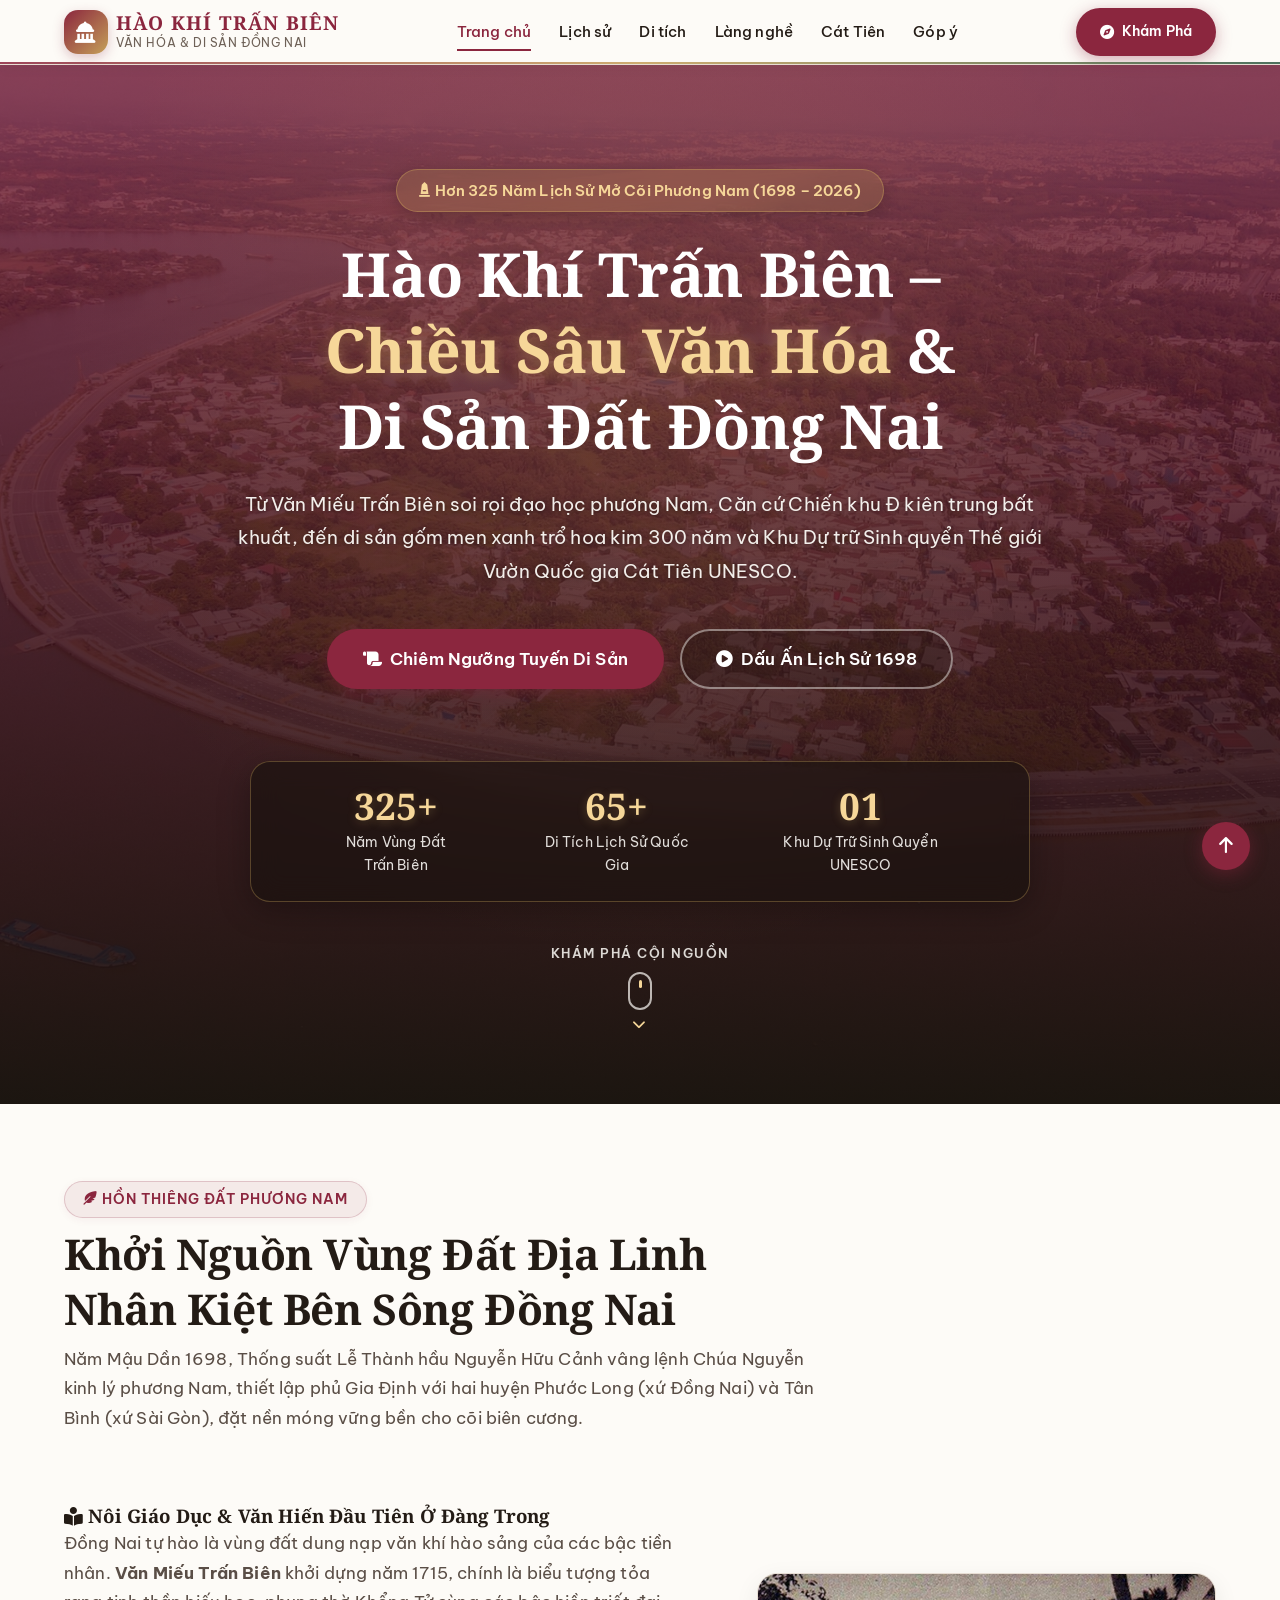
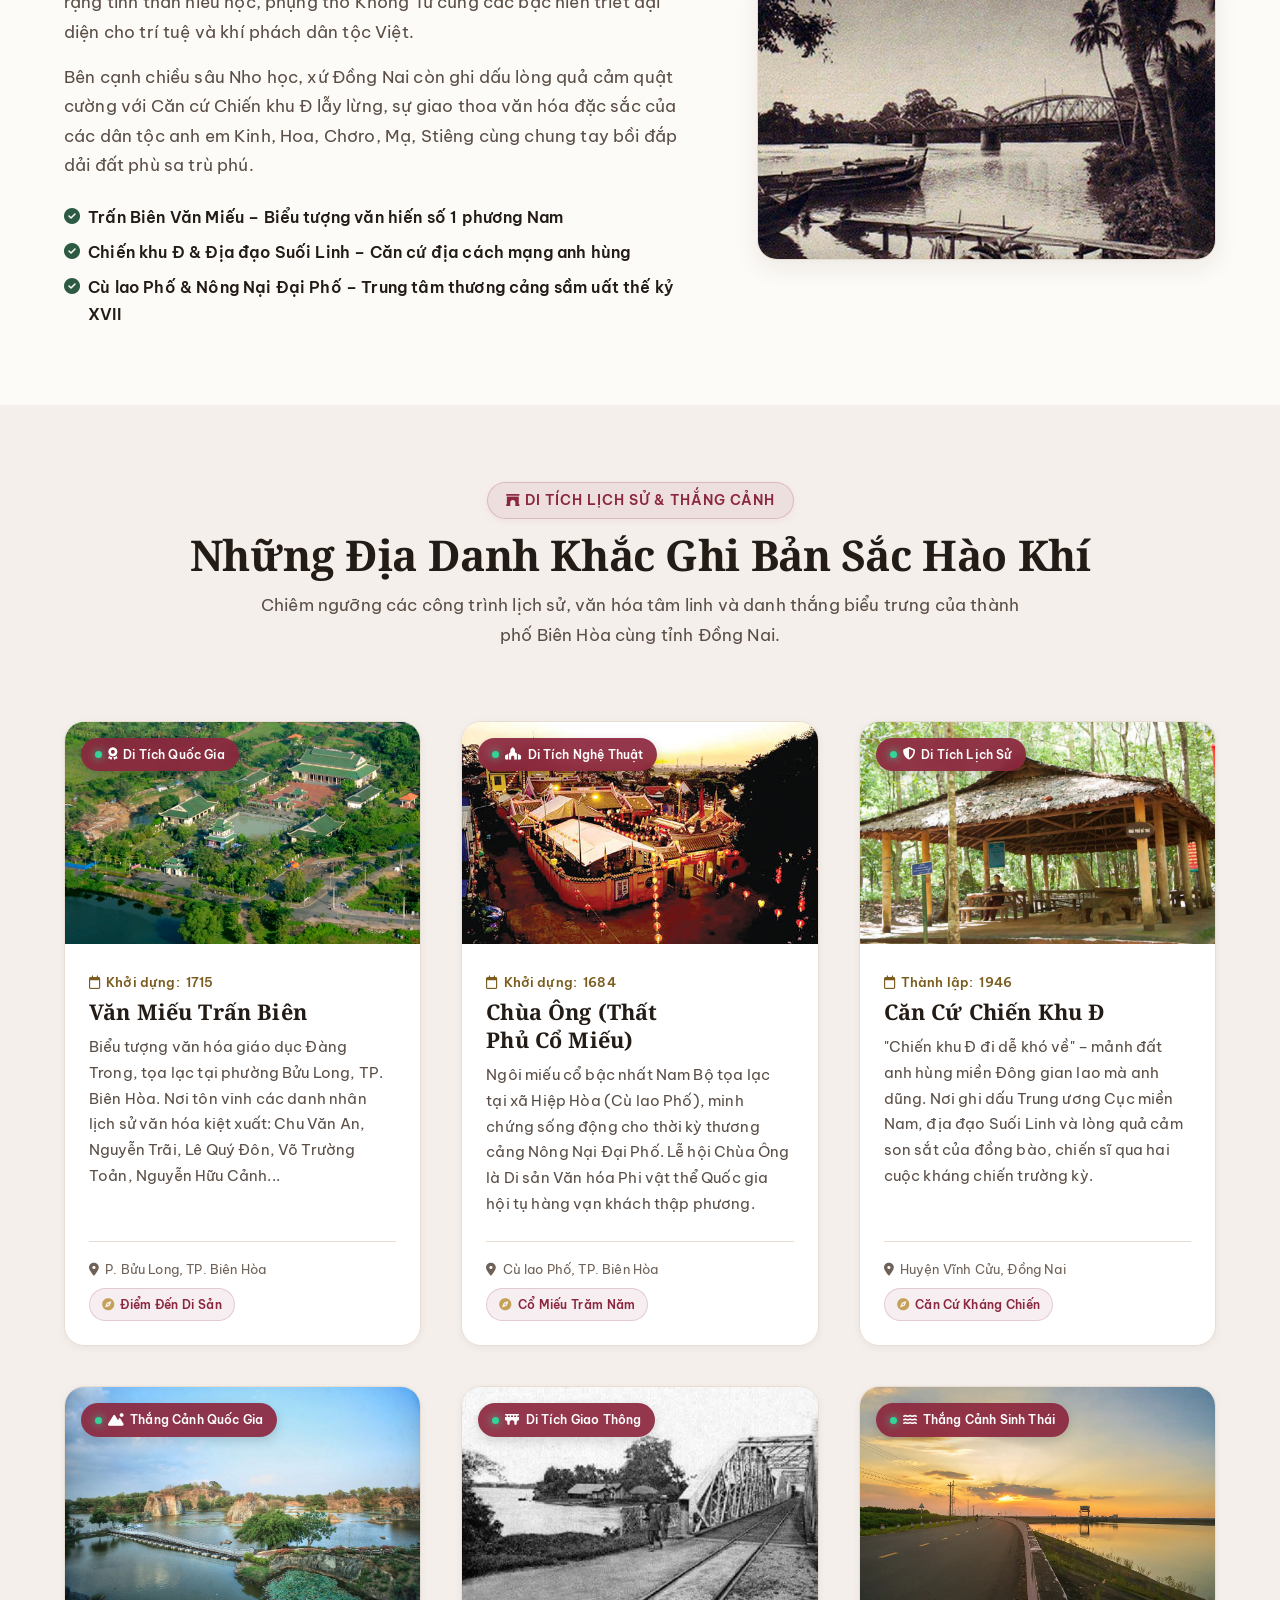
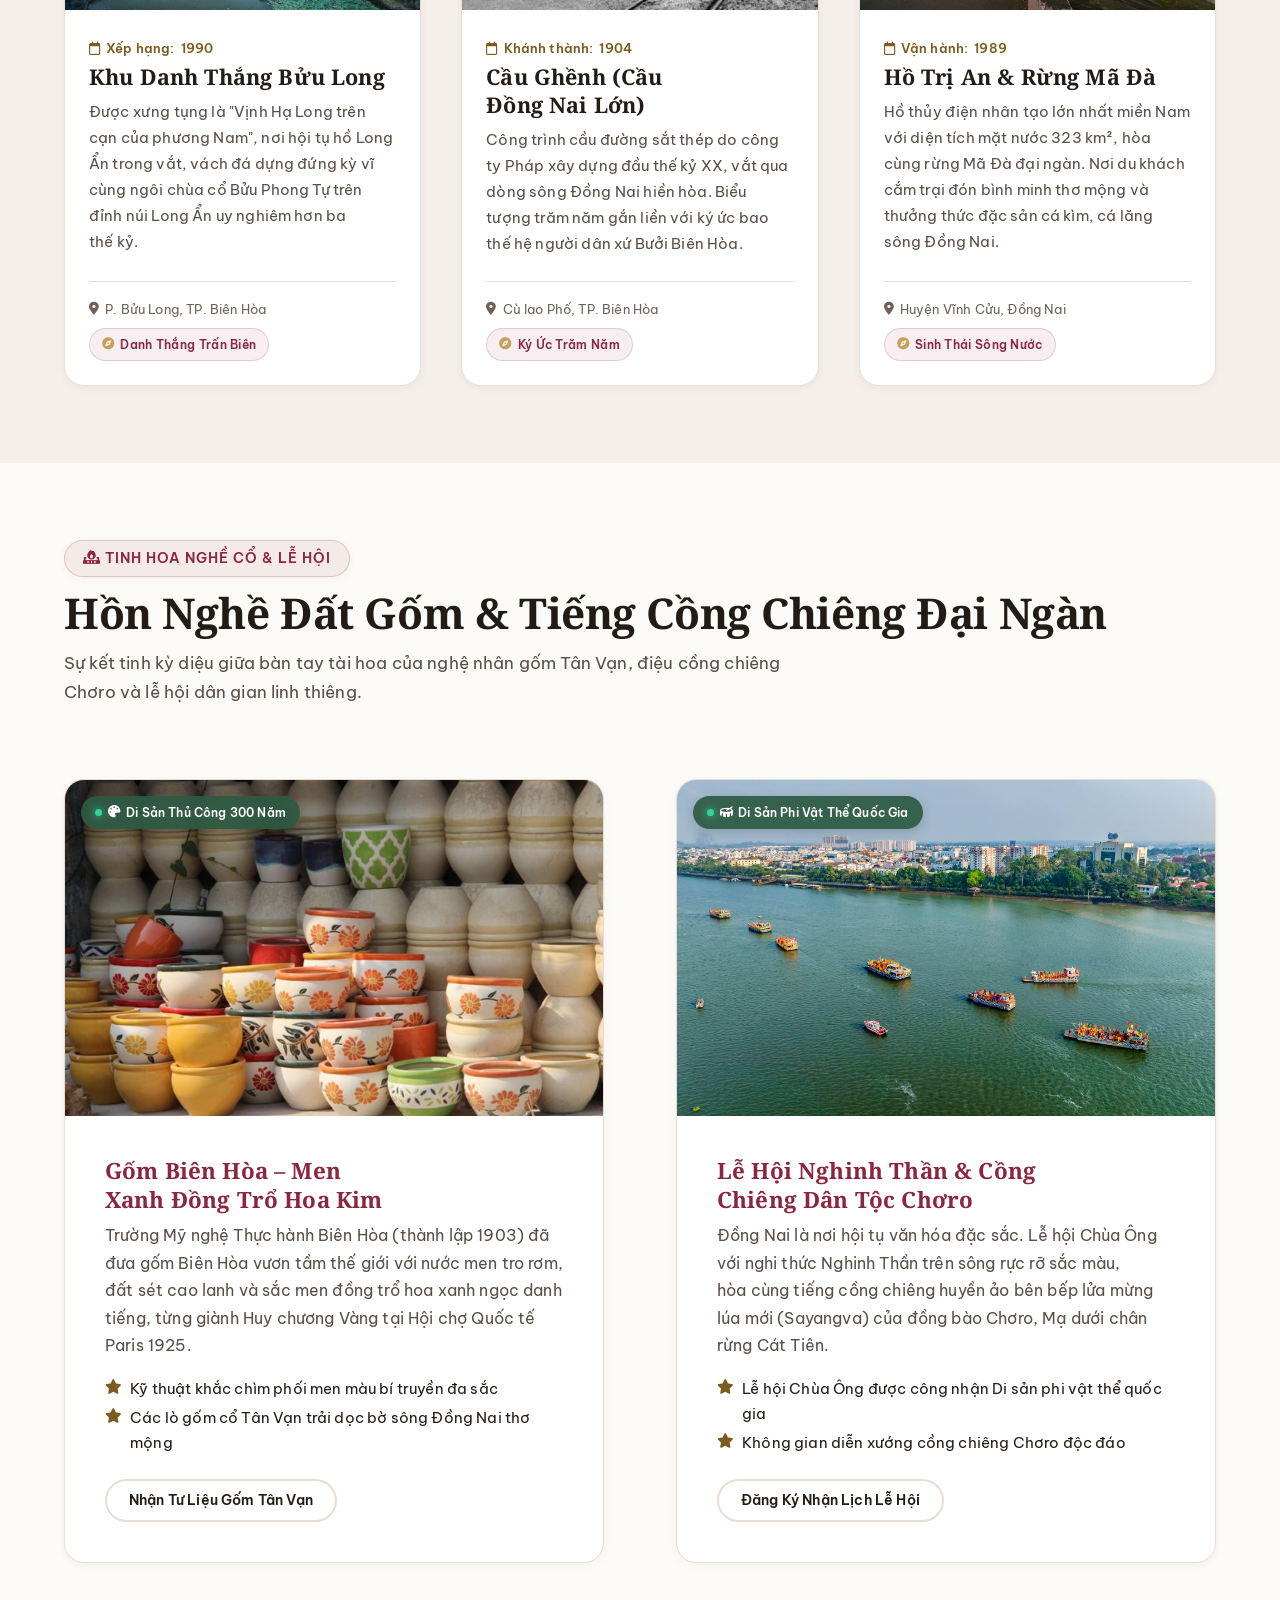
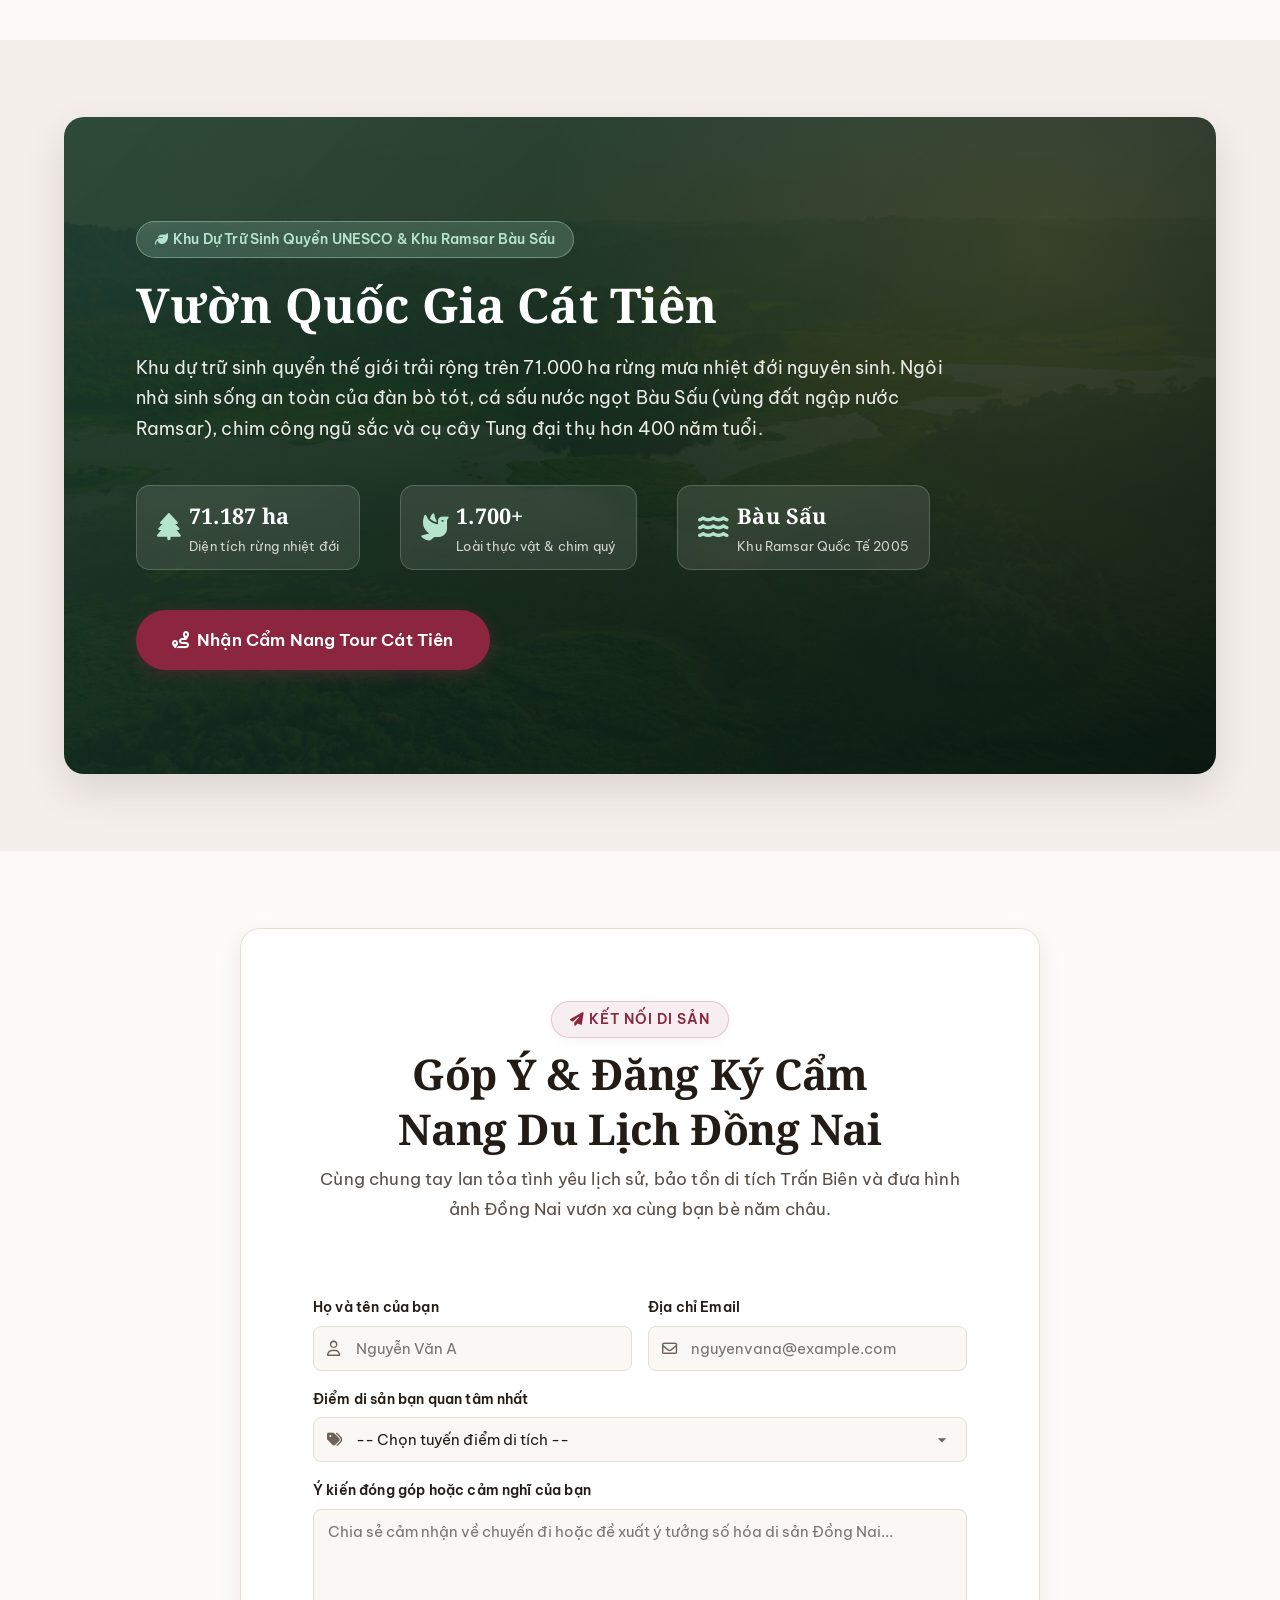
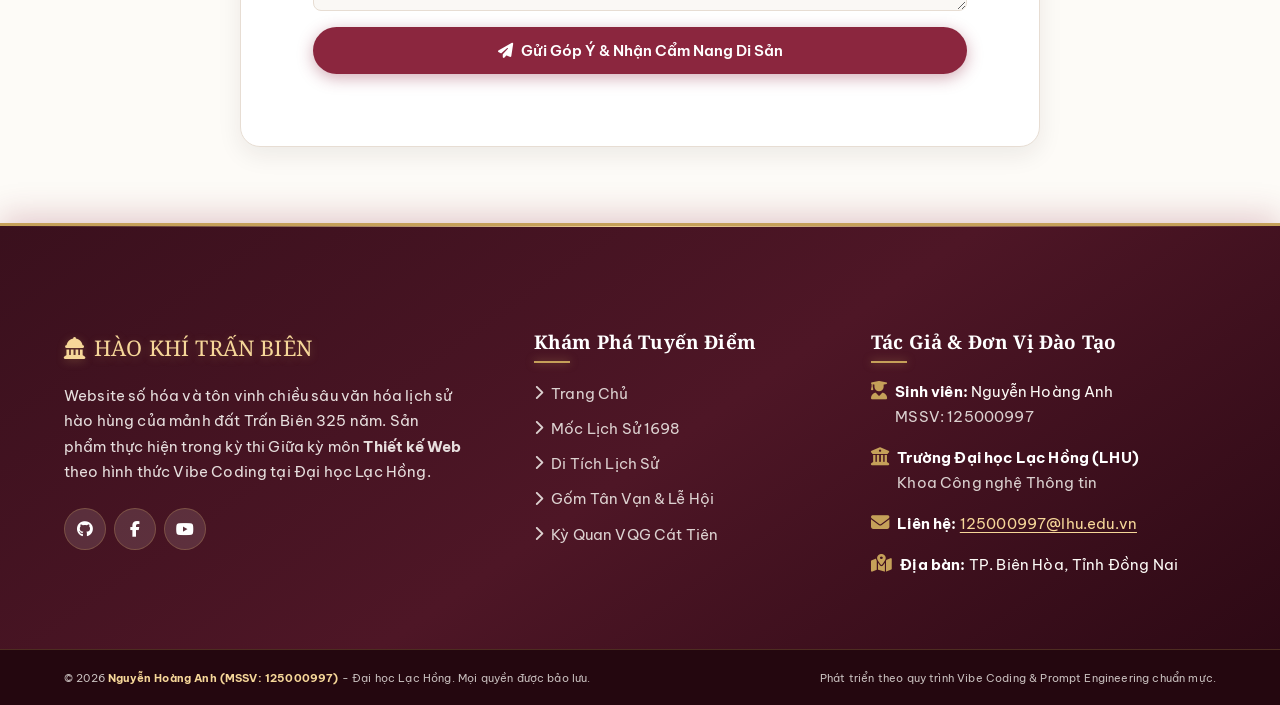
==== commit 7728f4cc: "feat: toi uu hieu ung xuat hien, bo nut tim hieu them, them hieu ung chon the tuong tac va hoan thie" ====
--- a/index.html
+++ b/index.html
@@ -3,24 +3,31 @@
 <head>
   <meta charset="UTF-8">
   <meta name="viewport" content="width=device-width, initial-scale=1.0">
-  <title>Chiều sâu Văn hóa & Di sản Đồng Nai | Khám phá Vùng đất Hào khí Phương Nam</title>
+  <title>Hào Khí Trấn Biên - Chiều Sâu Văn Hóa & Di Sản Đất Đồng Nai</title>
   
-  <!-- SEO & Meta Description -->
-  <meta name="description" content="Trang web giới thiệu chiều sâu văn hóa, di tích lịch sử và danh lam thắng cảnh Đồng Nai: Văn Miếu Trấn Biên, Chiến khu Đ, Làng gốm Biên Hòa, Vườn Quốc gia Cát Tiên.">
-  <meta name="author" content="Nguyễn Hoàng Anh - MSSV 125000997 - Đại học Lạc Hồng">
-
-  <!-- Google Fonts: Playfair Display (Heading) & Be Vietnam Pro (Body) -->
+  <!-- SEO & Open Graph Meta Tags -->
+  <meta name="description" content="Khám phá Chiều sâu Văn hóa & Di sản Đất Đồng Nai: Văn Miếu Trấn Biên, Chiến khu Đ, Chùa Ông Cù Lao Phố, Vườn Quốc gia Cát Tiên, Hồ Trị An, Cầu Ghềnh, Gốm Biên Hòa.">
+  <meta name="author" content="Nguyễn Hoàng Anh - MSSV: 125000997 - Khoa CNTT Đại học Lạc Hồng">
+  <meta property="og:title" content="Hào Khí Trấn Biên - Chiều Sâu Văn Hóa & Di Sản Đất Đồng Nai">
+  <meta property="og:description" content="Trang web khám phá di tích lịch sử, danh thắng và làng nghề cổ truyền đất Trấn Biên - Đồng Nai hơn 325 năm mở cõi phương Nam.">
+  <meta property="og:type" content="website">
+  <meta property="og:image" content="assets/images/hero-bg.webp">
+
+  <!-- Favicon (SVG Data-URI biểu tượng Văn Miếu Trấn Biên) -->
+  <link rel="icon" type="image/svg+xml" href="data:image/svg+xml,%3Csvg xmlns='http://www.w3.org/2000/svg' viewBox='0 0 32 32'%3E%3Cpath fill='%238B263E' d='M16 2L2 9v3h28V9L16 2zm0 4.5l8 4H8l8-4zM4 14v12h4V14H4zm7 0v12h4V14h-4zm7 0v12h4V14h-4zm7 0v12h4V14h-4zM2 28v2h28v-2H2z'/%3E%3C/svg%3E">
+
+  <!-- Google Fonts: 100% Việt Hóa (Noto Serif cho Tiêu đề & Be Vietnam Pro cho Thân bài) -->
   <link rel="preconnect" href="https://fonts.googleapis.com">
   <link rel="preconnect" href="https://fonts.gstatic.com" crossorigin>
-  <link href="https://fonts.googleapis.com/css2?family=Be+Vietnam+Pro:ital,wght@0,300;0,400;0,500;0,600;0,700;1,400&family=Playfair+Display:ital,wght@0,600;0,700;0,800;1,600&display=swap" rel="stylesheet">
+  <link href="https://fonts.googleapis.com/css2?family=Be+Vietnam+Pro:ital,wght@0,300;0,400;0,500;0,600;0,700;1,400&family=Noto+Serif:ital,wght@0,600;0,700;1,600&display=swap" rel="stylesheet">
 
   <!-- Font Awesome 6 CDN (Icons) -->
   <link rel="stylesheet" href="https://cdnjs.cloudflare.com/ajax/libs/font-awesome/6.5.1/css/all.min.css" integrity="sha512-DTOQO9RWCH3ppGqcWaEA1BIZOC6xxalwEsw9c2QQeAIftl+Vegovlnee1c9QX4TctnWMn13TZye+giMm8e2LwA==" crossorigin="anonymous" referrerpolicy="no-referrer">
 
-  <!-- Animate.css CDN (Hiệu ứng động ban đầu cho Hero/Title/CTA) -->
+  <!-- Animate.css CDN (Hiệu ứng mở đầu cho Hero, Headline, CTA) -->
   <link rel="stylesheet" href="https://cdnjs.cloudflare.com/ajax/libs/animate.css/4.1.1/animate.min.css">
 
-  <!-- AOS (Animate On Scroll) CSS CDN (Hiệu ứng cuộn trang mượt mà) -->
+  <!-- AOS (Animate On Scroll) CSS CDN -->
   <link rel="stylesheet" href="https://unpkg.com/aos@2.3.1/dist/aos.css">
 
   <!-- Custom Stylesheet -->
@@ -28,130 +35,197 @@
 </head>
 <body>
 
-  <!-- ==================== HEADER & NAVIGATION ==================== -->
+  <!-- Skip Navigation Link (Hỗ trợ Accessibility / Phím Tab) -->
+  <a href="#main-content" class="skip-link">Bỏ qua điều hướng đến nội dung chính</a>
+
+  <!-- ==================== 1. HEADER & NAVIGATION (SEMANTIC HTML5 & PURE CSS DRAWER) ==================== -->
   <header class="site-header">
     <div class="header-container">
-      <a href="#hero" class="brand-logo" aria-label="Trang chủ Di sản Đồng Nai">
-        <span class="logo-symbol"><i class="fa-solid fa-landmark-dome"></i></span>
+      
+      <!-- Brand Logo -->
+      <a href="#hero" class="brand-logo" aria-label="Trang chủ Hào Khí Trấn Biên">
+        <span class="logo-symbol"><i class="fa-solid fa-landmark-dome" aria-hidden="true"></i></span>
         <span class="logo-text">
-          <strong class="logo-title">ĐỒNG NAI</strong>
-          <small class="logo-tagline">Hào Khí & Di Sản</small>
+          <strong class="logo-title">HÀO KHÍ TRẤN&nbsp;BIÊN</strong>
+          <small class="logo-tagline">Văn Hóa &amp; Di Sản Đồng&nbsp;Nai</small>
         </span>
       </a>
 
-      <nav class="site-nav" aria-label="Điều hướng chính">
+      <!-- Nút Hamburger Menu Mobile (CSS :target thuần túy, không dùng JavaScript) -->
+      <a href="#site-menu" class="menu-open" aria-label="Mở menu điều hướng">
+        <i class="fa-solid fa-bars" aria-hidden="true"></i>
+      </a>
+
+      <!-- Thanh Điều Hướng (Off-canvas Drawer trên mobile, Row tĩnh trên desktop) -->
+      <nav class="site-nav" id="site-menu" aria-label="Thanh điều hướng chính">
+        <div class="drawer-header">
+          <span class="drawer-title"><i class="fa-solid fa-compass" aria-hidden="true"></i> Menu Di Sản</span>
+          <a href="#hero" class="menu-close" aria-label="Đóng menu điều hướng">
+            <i class="fa-solid fa-xmark" aria-hidden="true"></i>
+          </a>
+        </div>
         <ul class="nav-list">
-          <li class="nav-item"><a href="#hero" class="nav-link active">Trang chủ</a></li>
-          <li class="nav-item"><a href="#about" class="nav-link">Giới thiệu</a></li>
-          <li class="nav-item"><a href="#heritage" class="nav-link">Di tích Lịch sử</a></li>
-          <li class="nav-item"><a href="#crafts" class="nav-link">Làng nghề & Lễ hội</a></li>
-          <li class="nav-item"><a href="#nature" class="nav-link">Kỳ quan Cát Tiên</a></li>
-          <li class="nav-item"><a href="#contact" class="nav-link">Góp ý & Đăng ký</a></li>
+          <li class="nav-item">
+            <a href="#hero" class="nav-link active">
+              <i class="fa-solid fa-house nav-icon" aria-hidden="true"></i>
+              <span>Trang chủ</span>
+            </a>
+          </li>
+          <li class="nav-item">
+            <a href="#about" class="nav-link">
+              <i class="fa-solid fa-feather-pointed nav-icon" aria-hidden="true"></i>
+              <span>Lịch sử</span>
+            </a>
+          </li>
+          <li class="nav-item">
+            <a href="#heritage" class="nav-link">
+              <i class="fa-solid fa-landmark nav-icon" aria-hidden="true"></i>
+              <span>Di tích</span>
+            </a>
+          </li>
+          <li class="nav-item">
+            <a href="#crafts" class="nav-link">
+              <i class="fa-solid fa-palette nav-icon" aria-hidden="true"></i>
+              <span>Làng nghề</span>
+            </a>
+          </li>
+          <li class="nav-item">
+            <a href="#nature" class="nav-link">
+              <i class="fa-solid fa-tree nav-icon" aria-hidden="true"></i>
+              <span>Cát&nbsp;Tiên</span>
+            </a>
+          </li>
+          <li class="nav-item">
+            <a href="#contact" class="nav-link">
+              <i class="fa-solid fa-envelope-open-text nav-icon" aria-hidden="true"></i>
+              <span>Góp ý</span>
+            </a>
+          </li>
         </ul>
+        <a href="#heritage" class="btn btn-primary drawer-cta">
+          <i class="fa-solid fa-compass" aria-hidden="true"></i> Khám phá ngay
+        </a>
       </nav>
 
-      <a href="#heritage" class="btn btn-primary nav-cta animate__animated animate__pulse animate__infinite">
-        <i class="fa-solid fa-compass"></i> Khám phá ngay
+      <!-- Lớp phủ Backdrop che mờ màn hình khi mở Drawer trên Mobile -->
+      <a href="#hero" class="menu-backdrop" aria-label="Đóng menu bằng cách bấm ra ngoài"></a>
+
+      <!-- Nút CTA Header Desktop (Hiện trên màn hình >= 1100px) -->
+      <a href="#heritage" class="btn btn-primary nav-cta animate__animated animate__fadeInRight">
+        <i class="fa-solid fa-compass" aria-hidden="true"></i> Khám Phá
       </a>
+
     </div>
   </header>
 
-  <!-- ==================== MAIN CONTENT ==================== -->
+  <!-- ==================== 2. MAIN CONTENT ==================== -->
   <main id="main-content">
 
-    <!-- 1. HERO SECTION -->
-    <section id="hero" class="hero-section" aria-label="Phần giới thiệu đầu trang">
-      <div class="hero-overlay"></div>
+    <!-- HERO SECTION (Ảnh thật sông Đồng Nai, Heritage Gradient & Scroll Cue) -->
+    <section id="hero" class="hero-section" aria-label="Phần giới thiệu hào khí đầu trang">
       <div class="hero-content">
         <p class="hero-badge animate__animated animate__fadeInDown">
-          <i class="fa-solid fa-monument"></i> Hơn 325 Năm Hình Thành & Phát Triển
+          <i class="fa-solid fa-monument" aria-hidden="true"></i> Hơn 325&nbsp;Năm Lịch Sử Mở Cõi Phương Nam (1698&nbsp;–&nbsp;2026)
         </p>
-        <h1 class="hero-title animate__animated animate__fadeInDown">
-          Chiều Sâu Văn Hóa & <span class="highlight-text">Di Sản Đồng Nai</span>
+        <h1 class="hero-title animate__animated animate__fadeInDown hero-delay-1">
+          Hào Khí Trấn&nbsp;Biên – <span class="highlight-text">Chiều Sâu Văn Hóa</span> &amp; Di Sản Đất Đồng&nbsp;Nai
         </h1>
-        <p class="hero-subtitle animate__animated animate__fadeInUp">
-          Từ Văn Miếu Trấn Biên soi rọi hồn đạo học phương Nam, Làng gốm Biên Hòa 300 năm vang bóng, 
-          đến Vườn Quốc gia Cát Tiên - viên ngọc sinh quyển thế giới được UNESCO vinh danh.
+        <p class="hero-subtitle animate__animated animate__fadeInUp hero-delay-2">
+          Từ Văn Miếu Trấn&nbsp;Biên soi rọi đạo học phương Nam, Căn cứ Chiến khu&nbsp;Đ kiên trung bất khuất,
+          đến di sản gốm men xanh trổ hoa kim 300&nbsp;năm và Khu Dự trữ Sinh quyển Thế giới Vườn Quốc gia Cát&nbsp;Tiên UNESCO.
         </p>
         
-        <div class="hero-actions animate__animated animate__fadeInUp">
+        <div class="hero-actions animate__animated animate__fadeInUp hero-delay-3">
           <a href="#heritage" class="btn btn-primary btn-lg">
-            <i class="fa-solid fa-scroll"></i> Xem Tuyến Di Sản
+            <i class="fa-solid fa-scroll" aria-hidden="true"></i> Chiêm Ngưỡng Tuyến Di Sản
           </a>
           <a href="#about" class="btn btn-outline btn-lg">
-            <i class="fa-solid fa-circle-play"></i> Tìm Hiểu Lịch Sử
+            <i class="fa-solid fa-circle-play" aria-hidden="true"></i> Dấu Ấn Lịch Sử 1698
           </a>
         </div>
 
-        <!-- Quick Stats List -->
-        <ul class="hero-stats animate__animated animate__fadeInUp">
+        <!-- Quick Stats List (Glassmorphism & Auto Layout) -->
+        <ul class="hero-stats animate__animated animate__fadeInUp hero-delay-4">
           <li class="stat-item">
             <strong class="stat-number">325+</strong>
-            <span class="stat-label">Năm Trấn Biên - Đồng Nai</span>
+            <span class="stat-label">Năm Vùng Đất Trấn&nbsp;Biên</span>
           </li>
           <li class="stat-item">
             <strong class="stat-number">65+</strong>
-            <span class="stat-label">Di tích Lịch sử Cấp Quốc gia</span>
+            <span class="stat-label">Di Tích Lịch Sử Quốc Gia</span>
           </li>
           <li class="stat-item">
             <strong class="stat-number">01</strong>
-            <span class="stat-label">Khu Dự trữ Sinh quyển UNESCO</span>
+            <span class="stat-label">Khu Dự Trữ Sinh Quyển UNESCO</span>
           </li>
         </ul>
+
+        <!-- Nút chỉ dẫn cuộn trang tương tác kích thích lướt tiếp (Scroll-down Cue) -->
+        <a href="#about" class="hero-scroll-cue animate__animated animate__fadeInUp hero-delay-4" aria-label="Cuộn xuống khám phá tiếp">
+          <span class="scroll-cue-text">Khám phá cội nguồn</span>
+          <span class="scroll-mouse" aria-hidden="true">
+            <span class="scroll-wheel"></span>
+          </span>
+          <i class="fa-solid fa-chevron-down scroll-arrow" aria-hidden="true"></i>
+        </a>
       </div>
     </section>
 
-    <!-- 2. ABOUT SECTION -->
-    <section id="about" class="about-section" data-aos="fade-up">
+    <!-- ABOUT SECTION -->
+    <section id="about" class="about-section" aria-labelledby="about-title">
       <div class="section-container">
-        <header class="section-header">
-          <span class="section-badge"><i class="fa-solid fa-feather-pointed"></i> Đôi Nét Đất Phương Nam</span>
-          <h2 class="section-title">Vùng Đất Địa Linh Nhân Kiệt Bên Dòng Sông Đồng Nai</h2>
+        <header class="section-header" data-aos="fade-up">
+          <span class="section-badge"><i class="fa-solid fa-feather-pointed" aria-hidden="true"></i> Hồn Thiêng Đất Phương Nam</span>
+          <h2 id="about-title" class="section-title">Khởi Nguồn Vùng Đất Địa Linh Nhân Kiệt Bên Sông Đồng&nbsp;Nai</h2>
           <p class="section-desc">
-            Năm Mậu Dần 1698, Kinh lược sứ Lễ Thành hầu Nguyễn Hữu Cảnh vào kinh lý, khai sinh phủ Gia Định với hai huyện 
-            Phước Long (xứ Đồng Nai) và Tân Bình (xứ Sài Gòn). Đây là cột mốc vàng son mở cõi phương Nam.
+            Năm Mậu Dần 1698, Thống suất Lễ Thành hầu Nguyễn&nbsp;Hữu&nbsp;Cảnh vâng lệnh Chúa Nguyễn kinh lý phương Nam, 
+            thiết lập phủ Gia Định với hai huyện Phước Long (xứ Đồng&nbsp;Nai) và Tân Bình (xứ Sài Gòn), đặt nền móng vững bền cho cõi biên cương.
           </p>
         </header>
 
         <div class="about-grid">
-          <article class="about-article">
-            <h3 class="article-title"><i class="fa-solid fa-book-open-reader"></i> Nôi Giáo Dục & Văn Khí Phương Nam</h3>
+          <article class="about-article" data-aos="fade-up" data-aos-delay="100">
+            <h3 class="article-title"><i class="fa-solid fa-book-open-reader" aria-hidden="true"></i> Nôi Giáo Dục &amp; Văn Hiến Đầu Tiên Ở Đàng Trong</h3>
             <p>
-              Đồng Nai tự hào sở hữu <strong>Văn Miếu Trấn Biên</strong> (xây dựng năm 1715) – biểu tượng của truyền thống hiếu học, 
-              tôn sư trọng đạo và là Văn Miếu đầu tiên được lập nên ở Đàng Trong, phụng thờ các bậc tiên hiền của dân tộc.
+              Đồng&nbsp;Nai tự hào là vùng đất dung nạp văn khí hào sảng của các bậc tiền nhân. <strong>Văn Miếu Trấn&nbsp;Biên</strong> khởi dựng năm 1715, 
+              chính là biểu tượng tỏa rạng tinh thần hiếu học, phụng thờ Khổng Tử cùng các bậc hiền triết đại diện cho trí tuệ và khí phách dân tộc Việt.
             </p>
             <p>
-              Bên cạnh đó, con người xứ Đồng Nai bao đời nay luôn dung dưỡng tinh thần kiên trung bất khuất, hào sảng, 
-              nhân ái và gắn kết nghĩa tình của các dân tộc anh em Kinh, Chơro, Mạ, Stiêng, Hoa...
+              Bên cạnh chiều sâu Nho học, xứ Đồng&nbsp;Nai còn ghi dấu lòng quả cảm quật cường với Căn cứ Chiến khu&nbsp;Đ lẫy lừng, 
+              sự giao thoa văn hóa đặc sắc của các dân tộc anh em Kinh, Hoa, Chơro, Mạ, Stiêng cùng chung tay bồi đắp dải đất phù sa trù phú.
             </p>
             
             <ul class="about-highlights">
-              <li><i class="fa-solid fa-circle-check"></i> Trấn Biên Văn Miếu – Điểm son truyền thống hiếu học</li>
-              <li><i class="fa-solid fa-circle-check"></i> Địa đạo Căn cứ Chiến khu Đ anh dũng kiên cường</li>
-              <li><i class="fa-solid fa-circle-check"></i> Văn hóa sông nước hài hòa cùng thiên nhiên đại ngàn</li>
+              <li><i class="fa-solid fa-circle-check" aria-hidden="true"></i> Trấn&nbsp;Biên Văn Miếu – Biểu tượng văn hiến số 1 phương Nam</li>
+              <li><i class="fa-solid fa-circle-check" aria-hidden="true"></i> Chiến khu&nbsp;Đ &amp; Địa đạo Suối Linh – Căn cứ địa cách mạng anh hùng</li>
+              <li><i class="fa-solid fa-circle-check" aria-hidden="true"></i> Cù lao Phố &amp; Nông Nại Đại Phố – Trung tâm thương cảng sầm uất thế kỷ XVII</li>
             </ul>
           </article>
 
-          <figure class="about-figure">
-            <img src="https://images.unsplash.com/photo-1544620347-c4fd4a3d5957?auto=format&fit=crop&w=900&q=80" 
-                 alt="Khung cảnh công trình cổ kính uy nghiêm hài hòa thiên nhiên" 
+          <figure class="about-figure" data-aos="fade-up" data-aos-delay="200">
+            <!-- Ảnh tư liệu thực tế: Dòng sông Đồng Nai thuở khẩn hoang phương Nam -->
+            <img src="assets/images/hinh-2.webp" 
+                 alt="Tư liệu lịch sử: Dòng sông Đồng Nai và vùng đất Trấn Biên thuở khẩn hoang mở cõi phương Nam" 
+                 width="800" 
+                 height="500" 
                  loading="lazy">
             <figcaption class="about-caption">
-              <i class="fa-solid fa-quote-left"></i> "Đồng Nai gạo trắng nước trong - Người đi đến đó lòng không muốn về"
+              <blockquote>"Nhà Bè nước chảy chia hai<br>Ai về Gia Định, Đồng&nbsp;Nai thì về"</blockquote>
+              <cite>— Ca dao phương Nam</cite>
             </figcaption>
           </figure>
         </div>
       </div>
     </section>
 
-    <!-- 3. HERITAGE SITES SECTION -->
-    <section id="heritage" class="heritage-section" data-aos="fade-up">
+    <!-- HERITAGE SITES SECTION (GRID WITH LAYER DECOUPLING & AUTO LAYOUT) -->
+    <section id="heritage" class="heritage-section" aria-labelledby="heritage-title">
       <div class="section-container">
-        <header class="section-header text-center">
-          <span class="section-badge"><i class="fa-solid fa-archway"></i> Di Tích Lịch Sử Trọng Điểm</span>
-          <h2 class="section-title">Những Di Sản Khắc Ghi Bản Sắc Trấn Biên</h2>
+        <header class="section-header text-center" data-aos="fade-up">
+          <span class="section-badge"><i class="fa-solid fa-archway" aria-hidden="true"></i> Di Tích Lịch Sử &amp; Thắng Cảnh</span>
+          <h2 id="heritage-title" class="section-title">Những Địa Danh Khắc Ghi Bản Sắc Hào Khí</h2>
           <p class="section-desc">
-            Hành trình qua các dấu mốc lịch sử nghìn năm văn hiến, nơi hồn thiêng sông núi kết tinh trong từng thớ gạch, trang sách và ngọn cây.
+            Chiêm ngưỡng các công trình lịch sử, văn hóa tâm linh và danh thắng biểu trưng của thành phố Biên Hòa cùng tỉnh Đồng&nbsp;Nai.
           </p>
         </header>
 
@@ -159,204 +233,331 @@
           
           <!-- Card 1: Văn Miếu Trấn Biên -->
           <div class="card-wrapper" data-aos="fade-up" data-aos-delay="100">
-            <article class="heritage-card">
+            <article class="heritage-card" id="di-tich-tran-bien">
               <figure class="card-media">
-                <img src="https://images.unsplash.com/photo-1599707367072-cd6ada2bc375?auto=format&fit=crop&w=700&q=80" 
-                     alt="Khuôn viên Văn Miếu Trấn Biên rợp bóng cổ thụ hồ Long Ẩn" 
+                <img src="assets/images/anh_van_mieu.jpg" 
+                     alt="Toàn cảnh khuôn viên rợp bóng cây cổ thụ của Văn Miếu Trấn Biên nhìn từ trên cao" 
+                     width="800" 
+                     height="500" 
                      loading="lazy">
-                <figcaption class="card-category"><i class="fa-solid fa-award"></i> Di Tích Quốc Gia</figcaption>
+                <span class="card-category">
+                  <span class="status-pulse-dot" aria-hidden="true"></span>
+                  <i class="fa-solid fa-award" aria-hidden="true"></i> Di Tích Quốc Gia
+                </span>
               </figure>
               <div class="card-body">
                 <header class="card-header">
-                  <span class="card-meta"><i class="fa-regular fa-calendar"></i> Khởi dựng: 1715</span>
-                  <h3 class="card-title">Văn Miếu Trấn Biên</h3>
+                  <span class="card-meta"><i class="fa-regular fa-calendar" aria-hidden="true"></i> Khởi dựng: <time datetime="1715">1715</time></span>
+                  <h3 class="card-title">Văn Miếu Trấn&nbsp;Biên</h3>
                 </header>
                 <p class="card-desc">
-                  Biểu tượng văn hiến hàng đầu phương Nam, tọa lạc tại phường Bửu Long, thành phố Biên Hòa. Nơi tôn vinh đức Khổng Tử 
-                  cùng các danh nhân văn hóa Việt Nam: Chu Văn An, Nguyễn Trãi, Lê Quý Đôn, Nguyễn Hữu Cảnh...
+                  Biểu tượng văn hóa giáo dục Đàng Trong, tọa lạc tại phường Bửu Long, TP. Biên Hòa. Nơi tôn vinh các danh nhân lịch sử 
+                  văn hóa kiệt xuất: Chu Văn An, Nguyễn Trãi, Lê Quý Đôn, Võ Trường Toản, Nguyễn&nbsp;Hữu&nbsp;Cảnh...
                 </p>
                 <footer class="card-footer">
-                  <span class="card-location"><i class="fa-solid fa-location-dot"></i> TP. Biên Hòa, Đồng Nai</span>
-                  <a href="#about" class="card-btn" aria-label="Chi tiết Văn Miếu Trấn Biên">
-                    Chi tiết <i class="fa-solid fa-arrow-right"></i>
-                  </a>
+                  <span class="card-location"><i class="fa-solid fa-location-dot" aria-hidden="true"></i> P. Bửu Long, TP. Biên Hòa</span>
+                  <span class="card-explore-tag"><i class="fa-solid fa-compass" aria-hidden="true"></i> Điểm Đến Di Sản</span>
                 </footer>
               </div>
             </article>
           </div>
 
-          <!-- Card 2: Chiến khu Đ -->
+          <!-- Card 2: Chùa Ông (Thất Phủ Cổ Miếu) -->
           <div class="card-wrapper" data-aos="fade-up" data-aos-delay="200">
-            <article class="heritage-card">
+            <article class="heritage-card" id="di-tich-chua-ong">
               <figure class="card-media">
-                <img src="https://images.unsplash.com/photo-1511497584788-87676104235f?auto=format&fit=crop&w=700&q=80" 
-                     alt="Rừng đại ngàn Chiến khu Đ trầm mặc kiên cường" 
+                <img src="assets/images/anh_chanh_dien_cu_lao_pho.jpg" 
+                     alt="Chánh điện Thất Phủ Cổ Miếu (Chùa Ông Cù Lao Phố) lung linh trong ánh đèn hoa đăng đêm hội" 
+                     width="800" 
+                     height="500" 
                      loading="lazy">
-                <figcaption class="card-category"><i class="fa-solid fa-shield-halved"></i> Di Tích Lịch Sử</figcaption>
+                <span class="card-category">
+                  <span class="status-pulse-dot" aria-hidden="true"></span>
+                  <i class="fa-solid fa-place-of-worship" aria-hidden="true"></i> Di Tích Nghệ Thuật
+                </span>
               </figure>
               <div class="card-body">
                 <header class="card-header">
-                  <span class="card-meta"><i class="fa-regular fa-calendar"></i> Thành lập: 1946</span>
-                  <h3 class="card-title">Căn Cứ Chiến Khu Đ</h3>
+                  <span class="card-meta"><i class="fa-regular fa-calendar" aria-hidden="true"></i> Khởi dựng: <time datetime="1684">1684</time></span>
+                  <h3 class="card-title">Chùa Ông (Thất Phủ Cổ Miếu)</h3>
                 </header>
                 <p class="card-desc">
-                  "Chiến khu Đ đi dễ khó về" - vùng đất căn cứ kháng chiến kiên cường qua hai cuộc kháng chiến vĩ đại. 
-                  Nơi ghi dấu Trung ương Cục miền Nam, địa đạo Suối Linh và lòng quả cảm son sắt của quân dân miền Đông gian lao mà anh dũng.
+                  Ngôi miếu cổ bậc nhất Nam Bộ tọa lạc tại xã Hiệp Hòa (Cù lao Phố), minh chứng sống động cho thời kỳ thương cảng Nông Nại Đại Phố. 
+                  Lễ hội Chùa Ông là Di sản Văn hóa Phi vật thể Quốc gia hội tụ hàng vạn khách thập phương.
                 </p>
                 <footer class="card-footer">
-                  <span class="card-location"><i class="fa-solid fa-location-dot"></i> Huyện Vĩnh Cửu, Đồng Nai</span>
-                  <a href="#about" class="card-btn" aria-label="Chi tiết Căn Cứ Chiến Khu Đ">
-                    Chi tiết <i class="fa-solid fa-arrow-right"></i>
-                  </a>
+                  <span class="card-location"><i class="fa-solid fa-location-dot" aria-hidden="true"></i> Cù lao Phố, TP. Biên Hòa</span>
+                  <span class="card-explore-tag"><i class="fa-solid fa-compass" aria-hidden="true"></i> Cổ Miếu Trăm Năm</span>
                 </footer>
               </div>
             </article>
           </div>
 
-          <!-- Card 3: Danh thắng Bửu Long -->
+          <!-- Card 3: Căn cứ Chiến khu Đ -->
           <div class="card-wrapper" data-aos="fade-up" data-aos-delay="300">
-            <article class="heritage-card">
+            <article class="heritage-card" id="di-tich-chien-khu-d">
               <figure class="card-media">
-                <img src="https://images.unsplash.com/photo-1506744038136-46273834b3fb?auto=format&fit=crop&w=700&q=80" 
-                     alt="Hồ nước xanh biếc và vách đá kỳ vĩ tại Bửu Long" 
+                <img src="assets/images/chien-khu-d-1000x672.jpg" 
+                     alt="Khu lán trại lợp lá trung quân - biểu tượng căn cứ kháng chiến kiên trung Chiến khu Đ" 
+                     width="800" 
+                     height="500" 
                      loading="lazy">
-                <figcaption class="card-category"><i class="fa-solid fa-mountain-sun"></i> Thắng Cảnh Quốc Gia</figcaption>
+                <span class="card-category">
+                  <span class="status-pulse-dot" aria-hidden="true"></span>
+                  <i class="fa-solid fa-shield-halved" aria-hidden="true"></i> Di Tích Lịch Sử
+                </span>
               </figure>
               <div class="card-body">
                 <header class="card-header">
-                  <span class="card-meta"><i class="fa-regular fa-calendar"></i> Công nhận: 1990</span>
+                  <span class="card-meta"><i class="fa-regular fa-calendar" aria-hidden="true"></i> Thành lập: <time datetime="1946">1946</time></span>
+                  <h3 class="card-title">Căn Cứ Chiến Khu&nbsp;Đ</h3>
+                </header>
+                <p class="card-desc">
+                  "Chiến khu&nbsp;Đ đi dễ khó về" – mảnh đất anh hùng miền Đông gian lao mà anh dũng. 
+                  Nơi ghi dấu Trung ương Cục miền Nam, địa đạo Suối Linh và lòng quả cảm son sắt của đồng bào, chiến sĩ qua hai cuộc kháng chiến trường kỳ.
+                </p>
+                <footer class="card-footer">
+                  <span class="card-location"><i class="fa-solid fa-location-dot" aria-hidden="true"></i> Huyện Vĩnh Cửu, Đồng&nbsp;Nai</span>
+                  <span class="card-explore-tag"><i class="fa-solid fa-compass" aria-hidden="true"></i> Căn Cứ Kháng Chiến</span>
+                </footer>
+              </div>
+            </article>
+          </div>
+
+          <!-- Card 4: Danh thắng Bửu Long & Hồ Long Ẩn -->
+          <div class="card-wrapper" data-aos="fade-up" data-aos-delay="100">
+            <article class="heritage-card" id="di-tich-buu-long">
+              <figure class="card-media">
+                <img src="assets/images/Danh-thang-Buu-Long-01.jpg" 
+                     alt="Vách đá kỳ vĩ và mặt hồ Long Ẩn phẳng lặng trong vắt tại danh thắng Bửu Long" 
+                     width="800" 
+                     height="500" 
+                     loading="lazy">
+                <span class="card-category">
+                  <span class="status-pulse-dot" aria-hidden="true"></span>
+                  <i class="fa-solid fa-mountain-sun" aria-hidden="true"></i> Thắng Cảnh Quốc Gia
+                </span>
+              </figure>
+              <div class="card-body">
+                <header class="card-header">
+                  <span class="card-meta"><i class="fa-regular fa-calendar" aria-hidden="true"></i> Xếp hạng: <time datetime="1990">1990</time></span>
                   <h3 class="card-title">Khu Danh Thắng Bửu Long</h3>
                 </header>
                 <p class="card-desc">
-                  Được mệnh danh là "Vịnh Hạ Long thu nhỏ của phương Nam", nơi hội tụ hồ Long Ẩn trong xanh, vách đá dựng đứng 
-                  cùng ngôi chùa cổ Bửu Phong Tự tọa lạc trên đỉnh núi linh thiêng hơn 300 năm tuổi.
+                  Được xưng tụng là "Vịnh Hạ Long trên cạn của phương Nam", nơi hội tụ hồ Long Ẩn trong vắt, vách đá dựng đứng kỳ vĩ 
+                  cùng ngôi chùa cổ Bửu Phong Tự trên đỉnh núi Long Ẩn uy nghiêm hơn ba thế kỷ.
                 </p>
                 <footer class="card-footer">
-                  <span class="card-location"><i class="fa-solid fa-location-dot"></i> Phường Bửu Long, TP. Biên Hòa</span>
-                  <a href="#about" class="card-btn" aria-label="Chi tiết Danh Thắng Bửu Long">
-                    Chi tiết <i class="fa-solid fa-arrow-right"></i>
-                  </a>
+                  <span class="card-location"><i class="fa-solid fa-location-dot" aria-hidden="true"></i> P. Bửu Long, TP. Biên Hòa</span>
+                  <span class="card-explore-tag"><i class="fa-solid fa-compass" aria-hidden="true"></i> Danh Thắng Trấn Biên</span>
                 </footer>
               </div>
             </article>
           </div>
 
+          <!-- Card 5: Cầu Ghềnh Lịch Sử -->
+          <div class="card-wrapper" data-aos="fade-up" data-aos-delay="200">
+            <article class="heritage-card" id="di-tich-cau-ghenh">
+              <figure class="card-media">
+                <img src="assets/images/Ky-uc-cau-Ghenh-cay-cau-112-tuoi-ivivu-1.jpg" 
+                     alt="Ký ức cầu Ghềnh 112 tuổi với dàn vòm thép vắt ngang qua dòng sông Đồng Nai hiền hòa" 
+                     width="800" 
+                     height="500" 
+                     loading="lazy">
+                <span class="card-category">
+                  <span class="status-pulse-dot" aria-hidden="true"></span>
+                  <i class="fa-solid fa-bridge" aria-hidden="true"></i> Di Tích Giao Thông
+                </span>
+              </figure>
+              <div class="card-body">
+                <header class="card-header">
+                  <span class="card-meta"><i class="fa-regular fa-calendar" aria-hidden="true"></i> Khánh thành: <time datetime="1904">1904</time></span>
+                  <h3 class="card-title">Cầu Ghềnh (Cầu Đồng&nbsp;Nai Lớn)</h3>
+                </header>
+                <p class="card-desc">
+                  Công trình cầu đường sắt thép do công ty Pháp xây dựng đầu thế kỷ XX, vắt qua dòng sông Đồng&nbsp;Nai hiền hòa. 
+                  Biểu tượng trăm năm gắn liền với ký ức bao thế hệ người dân xứ Bưởi Biên Hòa.
+                </p>
+                <footer class="card-footer">
+                  <span class="card-location"><i class="fa-solid fa-location-dot" aria-hidden="true"></i> Cù lao Phố, TP. Biên Hòa</span>
+                  <span class="card-explore-tag"><i class="fa-solid fa-compass" aria-hidden="true"></i> Ký Ức Trăm Năm</span>
+                </footer>
+              </div>
+            </article>
+          </div>
+
+          <!-- Card 6: Hồ Trị An & Rừng Mã Đà -->
+          <div class="card-wrapper" data-aos="fade-up" data-aos-delay="300">
+            <article class="heritage-card" id="di-tich-tri-an">
+              <figure class="card-media">
+                <img src="assets/images/go-and-share-hoang-hon-ho-tri-an-7.webp" 
+                     alt="Khung cảnh hoàng hôn tráng lệ soi bóng trên mặt hồ thủy điện Trị An mênh mông" 
+                     width="800" 
+                     height="500" 
+                     loading="lazy">
+                <span class="card-category">
+                  <span class="status-pulse-dot" aria-hidden="true"></span>
+                  <i class="fa-solid fa-water" aria-hidden="true"></i> Thắng Cảnh Sinh Thái
+                </span>
+              </figure>
+              <div class="card-body">
+                <header class="card-header">
+                  <span class="card-meta"><i class="fa-regular fa-calendar" aria-hidden="true"></i> Vận hành: <time datetime="1989">1989</time></span>
+                  <h3 class="card-title">Hồ Trị&nbsp;An &amp; Rừng Mã Đà</h3>
+                </header>
+                <p class="card-desc">
+                  Hồ thủy điện nhân tạo lớn nhất miền Nam với diện tích mặt nước 323 km², hòa cùng rừng Mã Đà đại ngàn. 
+                  Nơi du khách cắm trại đón bình minh thơ mộng và thưởng thức đặc sản cá kìm, cá lăng sông Đồng&nbsp;Nai.
+                </p>
+                <footer class="card-footer">
+                  <span class="card-location"><i class="fa-solid fa-location-dot" aria-hidden="true"></i> Huyện Vĩnh Cửu, Đồng&nbsp;Nai</span>
+                  <span class="card-explore-tag"><i class="fa-solid fa-compass" aria-hidden="true"></i> Sinh Thái Sông Nước</span>
+                </footer>
+              </div>
+            </article>
+          </div>
+
         </div>
       </div>
     </section>
 
-    <!-- 4. CRAFTS & FESTIVALS SECTION -->
-    <section id="crafts" class="crafts-section" data-aos="fade-up">
+    <!-- CRAFTS & FESTIVALS SECTION -->
+    <section id="crafts" class="crafts-section" aria-labelledby="crafts-title">
       <div class="section-container">
-        <header class="section-header">
-          <span class="section-badge"><i class="fa-solid fa-fire-burner"></i> Tinh Hoa Nghề Cổ & Lễ Hội</span>
-          <h2 class="section-title">Hồn Nghề Truyền Thống & Bản Sắc Dân Tộc</h2>
+        <header class="section-header" data-aos="fade-up">
+          <span class="section-badge"><i class="fa-solid fa-fire-burner" aria-hidden="true"></i> Tinh Hoa Nghề Cổ &amp; Lễ Hội</span>
+          <h2 id="crafts-title" class="section-title">Hồn Nghề Đất Gốm &amp; Tiếng Cồng Chiêng Đại Ngàn</h2>
           <p class="section-desc">
-            Sự giao thoa diệu kỳ giữa nghệ thuật gốm men xanh trứ danh, điệu cồng chiêng Chơro và các lễ hội dân gian độc đáo.
+            Sự kết tinh kỳ diệu giữa bàn tay tài hoa của nghệ nhân gốm Tân Vạn, điệu cồng chiêng Chơro và lễ hội dân gian linh thiêng.
           </p>
         </header>
 
         <div class="crafts-grid">
-          <!-- Article: Làng Gốm Biên Hòa -->
-          <article class="craft-card" data-aos="fade-right">
-            <figure class="craft-figure">
-              <img src="https://images.unsplash.com/photo-1578749556568-bc2c40e68b61?auto=format&fit=crop&w=700&q=80" 
-                   alt="Bàn tay nghệ nhân vuốt gốm thủ công tỉ mỉ" 
-                   loading="lazy">
-              <figcaption class="craft-overlay-tag"><i class="fa-solid fa-palette"></i> Di Sản Thủ Công 300 Năm</figcaption>
-            </figure>
-            <div class="craft-content">
-              <h3 class="craft-title">Gốm Biên Hòa – Men Xanh Đồng Trổ Hoa Kim</h3>
-              <p>
-                Trường Mỹ nghệ Thực hành Biên Hòa (thành lập 1903) đã đưa gốm Biên Hòa vươn tầm quốc tế với nước men tro rơm, 
-                đất sét cao lanh và sắc men đồng trổ hoa xanh trứ danh. Mỗi tác phẩm là kết tinh của đất, lửa và tâm hồn nghệ nhân tài hoa.
-              </p>
-              <ul class="craft-features">
-                <li><i class="fa-solid fa-star"></i> Kỹ thuật khắc chìm phối men đa sắc độc nhất vô nhị</li>
-                <li><i class="fa-solid fa-star"></i> Từng đoạt huy chương vàng triển lãm quốc tế Paris 1925</li>
-              </ul>
-              <a href="#contact" class="btn btn-outline btn-sm">Tìm hiểu xưởng gốm Tân Vạn</a>
-            </div>
-          </article>
-
-          <!-- Article: Lễ hội Văn Hóa & Cồng Chiêng -->
-          <article class="craft-card" data-aos="fade-left">
-            <figure class="craft-figure">
-              <img src="https://images.unsplash.com/photo-1533174072545-7a4b6ad7a6c3?auto=format&fit=crop&w=700&q=80" 
-                   alt="Không khí lễ hội truyền thống rực rỡ sắc màu" 
-                   loading="lazy">
-              <figcaption class="craft-overlay-tag"><i class="fa-solid fa-drum"></i> Lễ Hội Văn Hóa Phi Vật Thể</figcaption>
-            </figure>
-            <div class="craft-content">
-              <h3 class="craft-title">Lễ Hội Chùa Ông & Tiếng Cồng Chiêng Chơro</h3>
-              <p>
-                Đồng Nai là nơi giao lưu của 50 dân tộc anh em. Lễ hội Chùa Ông (Thất Phủ Cổ Miếu) được công nhận là Di sản văn hóa phi vật thể 
-                quốc gia, cùng với lễ Sayangva mừng lúa mới và tiếng cồng chiêng bập bùng đêm lửa trại của đồng bào Chơro, Mạ.
-              </p>
-              <ul class="craft-features">
-                <li><i class="fa-solid fa-star"></i> Lễ hội Nghinh Thần tưng bừng trên dòng sông Phố</li>
-                <li><i class="fa-solid fa-star"></i> Không gian diễn xướng cồng chiêng Chơro huyền ảo</li>
-              </ul>
-              <a href="#contact" class="btn btn-outline btn-sm">Xem lịch sự kiện trong năm</a>
-            </div>
-          </article>
+          <!-- Wrapper 1: Làng Gốm Biên Hòa -->
+          <div class="craft-wrapper" data-aos="fade-up" data-aos-delay="100">
+            <article class="craft-card">
+              <figure class="craft-figure">
+                <img src="assets/images/lang-gom-Bien-Hoa-9.jpg" 
+                     alt="Sản phẩm gốm men màu trổ hoa kim truyền thống của làng gốm Biên Hòa" 
+                     width="800" 
+                     height="500" 
+                     loading="lazy">
+                <span class="craft-overlay-tag">
+                  <span class="status-pulse-dot" aria-hidden="true"></span>
+                  <i class="fa-solid fa-palette" aria-hidden="true"></i> Di Sản Thủ Công 300 Năm
+                </span>
+              </figure>
+              <div class="craft-content">
+                <h3 class="craft-title">Gốm Biên Hòa – Men Xanh Đồng Trổ Hoa Kim</h3>
+                <p>
+                  Trường Mỹ nghệ Thực hành Biên Hòa (thành lập 1903) đã đưa gốm Biên Hòa vươn tầm thế giới với nước men tro rơm, 
+                  đất sét cao lanh và sắc men đồng trổ hoa xanh ngọc danh tiếng, từng giành Huy chương Vàng tại Hội chợ Quốc tế Paris 1925.
+                </p>
+                <ul class="craft-features">
+                  <li><i class="fa-solid fa-star" aria-hidden="true"></i> Kỹ thuật khắc chìm phối men màu bí truyền đa sắc</li>
+                  <li><i class="fa-solid fa-star" aria-hidden="true"></i> Các lò gốm cổ Tân Vạn trải dọc bờ sông Đồng&nbsp;Nai thơ mộng</li>
+                </ul>
+                <a href="#contact" class="btn btn-outline btn-sm">Nhận Tư Liệu Gốm Tân Vạn</a>
+              </div>
+            </article>
+          </div>
+
+          <!-- Wrapper 2: Lễ hội & Văn Hóa Cồng Chiêng -->
+          <div class="craft-wrapper" data-aos="fade-up" data-aos-delay="200">
+            <article class="craft-card">
+              <figure class="craft-figure">
+                <img src="assets/images/thuyen-ruoc.webp" 
+                     alt="Đoàn thuyền rước Nghinh Thần rực rỡ cờ hoa trên sông Đồng Nai trong ngày hội Chùa Ông" 
+                     width="800" 
+                     height="500" 
+                     loading="lazy">
+                <span class="craft-overlay-tag">
+                  <span class="status-pulse-dot" aria-hidden="true"></span>
+                  <i class="fa-solid fa-drum" aria-hidden="true"></i> Di Sản Phi Vật Thể Quốc Gia
+                </span>
+              </figure>
+              <div class="craft-content">
+                <h3 class="craft-title">Lễ Hội Nghinh Thần &amp; Cồng Chiêng Dân Tộc Chơro</h3>
+                <p>
+                  Đồng&nbsp;Nai là nơi hội tụ văn hóa đặc sắc. Lễ hội Chùa Ông với nghi thức Nghinh Thần trên sông rực rỡ sắc màu, 
+                  hòa cùng tiếng cồng chiêng huyền ảo bên bếp lửa mừng lúa mới (Sayangva) của đồng bào Chơro, Mạ dưới chân rừng Cát&nbsp;Tiên.
+                </p>
+                <ul class="craft-features">
+                  <li><i class="fa-solid fa-star" aria-hidden="true"></i> Lễ hội Chùa Ông được công nhận Di sản phi vật thể quốc gia</li>
+                  <li><i class="fa-solid fa-star" aria-hidden="true"></i> Không gian diễn xướng cồng chiêng Chơro độc đáo</li>
+                </ul>
+                <a href="#contact" class="btn btn-outline btn-sm">Đăng Ký Nhận Lịch Lễ Hội</a>
+              </div>
+            </article>
+          </div>
         </div>
       </div>
     </section>
 
-    <!-- 5. NATURE: VƯỜN QUỐC GIA CÁT TIÊN -->
-    <section id="nature" class="nature-section" data-aos="zoom-in-up">
+    <!-- NATURE: VƯỜN QUỐC GIA CÁT TIÊN (UNESCO) (Ảnh thật rừng Cát Tiên & Forest Overlay) -->
+    <section id="nature" class="nature-section" aria-labelledby="nature-title">
       <div class="section-container">
-        <div class="nature-banner">
+        <div class="nature-banner" data-aos="zoom-in-up">
           <div class="nature-text-box">
-            <span class="nature-badge"><i class="fa-solid fa-leaf"></i> Di Sản Thiên Nhiên UNESCO</span>
-            <h2 class="nature-title">Vườn Quốc Gia Cát Tiên</h2>
+            <span class="nature-badge"><i class="fa-solid fa-leaf" aria-hidden="true"></i> Khu Dự Trữ Sinh Quyển UNESCO &amp; Khu Ramsar Bàu Sấu</span>
+            <h2 id="nature-title" class="nature-title">Vườn Quốc Gia Cát&nbsp;Tiên</h2>
             <p class="nature-lead">
-              Khu dự trữ sinh quyển thế giới với diện tích hơn 71.000 ha rừng nguyên sinh rậm rạp, 
-              ngôi nhà trú ngụ của hàng ngàn loài động thực vật quý hiếm như cá sấu nước ngọt Bàu Sấu, bò tót, chim công, và cây tung cổ thụ nghìn năm tuổi.
+              Khu dự trữ sinh quyển thế giới trải rộng trên 71.000 ha rừng mưa nhiệt đới nguyên sinh. 
+              Ngôi nhà sinh sống an toàn của đàn bò tót, cá sấu nước ngọt Bàu Sấu (vùng đất ngập nước Ramsar), chim công ngũ sắc và cụ cây Tung đại thụ hơn 400 năm tuổi.
             </p>
-            <div class="nature-meta-group">
+            
+            <!-- Danh sách số liệu ngữ nghĩa chuẩn bằng thẻ <dl> -->
+            <dl class="nature-meta-group">
               <div class="nature-meta-item">
-                <i class="fa-solid fa-tree"></i>
+                <i class="fa-solid fa-tree" aria-hidden="true"></i>
                 <div>
-                  <strong>71.187 ha</strong>
-                  <p>Diện tích rừng nhiệt đới</p>
+                  <dd class="nature-stat-value">71.187 ha</dd>
+                  <dt class="nature-stat-title">Diện tích rừng nhiệt đới</dt>
                 </div>
               </div>
               <div class="nature-meta-item">
-                <i class="fa-solid fa-dove"></i>
+                <i class="fa-solid fa-dove" aria-hidden="true"></i>
                 <div>
-                  <strong>1.700+</strong>
-                  <p>Loài thực vật & chim quý</p>
+                  <dd class="nature-stat-value">1.700+</dd>
+                  <dt class="nature-stat-title">Loài thực vật &amp; chim quý</dt>
                 </div>
               </div>
-            </div>
+              <div class="nature-meta-item">
+                <i class="fa-solid fa-water" aria-hidden="true"></i>
+                <div>
+                  <dd class="nature-stat-value">Bàu Sấu</dd>
+                  <dt class="nature-stat-title">Khu Ramsar Quốc Tế 2005</dt>
+                </div>
+              </div>
+            </dl>
+
             <a href="#contact" class="btn btn-primary btn-lg">
-              <i class="fa-solid fa-route"></i> Đặt Tour Trải Nghiệm Bàu Sấu
+              <i class="fa-solid fa-route" aria-hidden="true"></i> Nhận Cẩm Nang Tour Cát&nbsp;Tiên
             </a>
           </div>
         </div>
       </div>
     </section>
 
-    <!-- 6. CONTACT & NEWSLETTER SECTION -->
-    <section id="contact" class="contact-section" data-aos="fade-up">
+    <!-- CONTACT & GUESTBOOK SECTION (Pure CSS :target confirmation) -->
+    <section id="contact" class="contact-section" aria-labelledby="contact-title">
       <div class="section-container">
-        <div class="contact-card">
+        <div class="contact-card" data-aos="fade-up">
           <header class="section-header text-center">
-            <span class="section-badge"><i class="fa-solid fa-paper-plane"></i> Kết Nối Với Chúng Tôi</span>
-            <h2 class="section-title">Góp Ý & Đăng Ký Nhận Cẩm Nang Di Sản</h2>
+            <span class="section-badge"><i class="fa-solid fa-paper-plane" aria-hidden="true"></i> Kết Nối Di Sản</span>
+            <h2 id="contact-title" class="section-title">Góp Ý &amp; Đăng Ký Cẩm Nang Du Lịch Đồng&nbsp;Nai</h2>
             <p class="section-desc">
-              Cùng chung tay gìn giữ, phát huy giá trị văn hóa lịch sử Đồng Nai đến thế hệ trẻ và bạn bè quốc tế.
+              Cùng chung tay lan tỏa tình yêu lịch sử, bảo tồn di tích Trấn&nbsp;Biên và đưa hình ảnh Đồng&nbsp;Nai vươn xa cùng bạn bè năm châu.
             </p>
           </header>
 
-          <form class="contact-form" action="#" method="POST" onsubmit="event.preventDefault(); alert('Cảm ơn bạn đã gửi liên hệ! Thông tin cẩm nang sẽ sớm được gửi tới email của bạn.');">
+          <!-- Form gửi dữ liệu điều hướng hash #cam-on bằng CSS thuần, không dùng JS -->
+          <form class="contact-form" action="#cam-on" method="get">
             <div class="form-row">
               <div class="form-group">
                 <label for="fullName" class="form-label">Họ và tên của bạn</label>
                 <div class="input-wrapper">
-                  <i class="fa-regular fa-user form-icon"></i>
+                  <i class="fa-regular fa-user form-icon" aria-hidden="true"></i>
                   <input type="text" id="fullName" name="fullName" class="form-input" placeholder="Nguyễn Văn A" required>
                 </div>
               </div>
@@ -364,100 +565,115 @@
               <div class="form-group">
                 <label for="email" class="form-label">Địa chỉ Email</label>
                 <div class="input-wrapper">
-                  <i class="fa-regular fa-envelope form-icon"></i>
-                  <input type="email" id="email" name="email" class="form-input" placeholder="example@email.com" required>
+                  <i class="fa-regular fa-envelope form-icon" aria-hidden="true"></i>
+                  <input type="email" id="email" name="email" class="form-input" placeholder="nguyenvana@example.com" required>
                 </div>
               </div>
             </div>
 
             <div class="form-group">
-              <label for="interest" class="form-label">Chủ đề bạn quan tâm nhất</label>
+              <label for="interest" class="form-label">Điểm di sản bạn quan tâm nhất</label>
               <div class="input-wrapper">
-                <i class="fa-solid fa-tags form-icon"></i>
+                <i class="fa-solid fa-tags form-icon" aria-hidden="true"></i>
                 <select id="interest" name="interest" class="form-input form-select" required>
-                  <option value="" disabled selected>-- Chọn chủ đề di sản --</option>
-                  <option value="tran-bien">Văn Miếu Trấn Biên & Đạo học Phương Nam</option>
-                  <option value="chien-khu-d">Căn cứ Cách mạng Chiến khu Đ</option>
-                  <option value="gom-bien-hoa">Làng nghề gốm men cổ Tân Vạn</option>
-                  <option value="cat-tien">Du lịch sinh thái Vườn Quốc gia Cát Tiên</option>
-                  <option value="le-hoi">Lễ hội Chùa Ông & Văn hóa Cồng chiêng</option>
+                  <option value="" disabled selected>-- Chọn tuyến điểm di tích --</option>
+                  <option value="tran-bien">Văn Miếu Trấn Biên &amp; Đạo học Phương Nam</option>
+                  <option value="chua-ong">Chùa Ông (Thất Phủ Cổ Miếu) &amp; Cù Lao Phố</option>
+                  <option value="chien-khu-d">Căn cứ Địa đạo Chiến khu Đ</option>
+                  <option value="buu-long">Thắng cảnh Bửu Long &amp; Hồ Long Ẩn</option>
+                  <option value="gom-bien-hoa">Làng nghề Gốm Tân Vạn 300 năm</option>
+                  <option value="cat-tien">Khu Ramsar Bàu Sấu - VQG Cát Tiên</option>
+                  <option value="tri-an">Hồ Trị An &amp; Rừng Chiến khu Mã Đà</option>
                 </select>
               </div>
             </div>
 
             <div class="form-group">
-              <label for="message" class="form-label">Ý kiến đóng góp hoặc câu hỏi của bạn</label>
+              <label for="message" class="form-label">Ý kiến đóng góp hoặc cảm nghĩ của bạn</label>
               <div class="input-wrapper">
-                <textarea id="message" name="message" class="form-input form-textarea" rows="4" placeholder="Chia sẻ cảm nghĩ hoặc đề xuất của bạn về công tác bảo tồn di sản..."></textarea>
+                <textarea id="message" name="message" class="form-input form-textarea" rows="4" placeholder="Chia sẻ cảm nhận về chuyến đi hoặc đề xuất ý tưởng số hóa di sản Đồng Nai..."></textarea>
               </div>
             </div>
 
             <button type="submit" class="btn btn-primary btn-block">
-              <i class="fa-solid fa-paper-plane"></i> Gửi Ý Kiến & Nhận Bản Tin Miễn Phí
+              <i class="fa-solid fa-paper-plane" aria-hidden="true"></i> Gửi Góp Ý &amp; Nhận Cẩm Nang Di Sản
             </button>
           </form>
+
+          <!-- Thông báo xác nhận Pure CSS kích hoạt qua pseudo-class :target -->
+          <p id="cam-on" class="form-thanks" role="status">
+            <i class="fa-solid fa-circle-check" aria-hidden="true"></i> 
+            <span><strong>Cảm ơn bạn!</strong> Góp ý của bạn đã được ghi nhận vào Sổ Vàng Di Sản (bản thử nghiệm học thuật, không gửi email thực tế ra bên ngoài).</span>
+          </p>
         </div>
       </div>
     </section>
 
   </main>
 
-  <!-- ==================== FOOTER ==================== -->
+  <!-- ==================== 3. FOOTER (SEMANTIC HTML5 & NOBLE BURGUNDY HERITAGE COLOR) ==================== -->
   <footer class="site-footer">
     <div class="footer-container">
       
       <div class="footer-col brand-col">
         <a href="#hero" class="footer-brand">
-          <i class="fa-solid fa-landmark-dome"></i>
-          <span>DI SẢN ĐỒNG NAI</span>
+          <i class="fa-solid fa-landmark-dome" aria-hidden="true"></i>
+          <span>HÀO KHÍ TRẤN&nbsp;BIÊN</span>
         </a>
         <p class="footer-desc">
-          Dự án website bảo tồn và quảng bá giá trị lịch sử - văn hóa hào hùng của vùng đất Trấn Biên 325 năm. 
-          Sản phẩm thực hiện trong kỳ thi Giữa kỳ môn <strong>Thiết kế Web</strong> tại Đại học Lạc Hồng.
+          Website số hóa và tôn vinh chiều sâu văn hóa lịch sử hào hùng của mảnh đất Trấn&nbsp;Biên 325&nbsp;năm. 
+          Sản phẩm thực hiện trong kỳ thi Giữa kỳ môn <strong>Thiết kế Web</strong> theo hình thức Vibe Coding tại Đại học Lạc Hồng.
         </p>
         <div class="footer-socials">
-          <a href="#" class="social-icon" aria-label="Facebook"><i class="fa-brands fa-facebook-f"></i></a>
-          <a href="#" class="social-icon" aria-label="YouTube"><i class="fa-brands fa-youtube"></i></a>
-          <a href="#" class="social-icon" aria-label="Tiktok"><i class="fa-brands fa-tiktok"></i></a>
-          <a href="#" class="social-icon" aria-label="Github"><i class="fa-brands fa-github"></i></a>
+          <a href="https://github.com/denzxje157/Anh_NguyenHoang_125000997" class="social-icon" aria-label="Xem mã nguồn trên GitHub của Nguyễn Hoàng Anh" target="_blank" rel="noopener noreferrer"><i class="fa-brands fa-github" aria-hidden="true"></i></a>
+          <a href="https://facebook.com" class="social-icon" aria-label="Facebook kết nối cộng đồng văn hóa Đồng Nai" target="_blank" rel="noopener noreferrer"><i class="fa-brands fa-facebook-f" aria-hidden="true"></i></a>
+          <a href="https://youtube.com" class="social-icon" aria-label="Kênh YouTube phim tư liệu văn hóa Trấn Biên" target="_blank" rel="noopener noreferrer"><i class="fa-brands fa-youtube" aria-hidden="true"></i></a>
         </div>
       </div>
 
       <div class="footer-col links-col">
-        <h4 class="footer-title">Khám Phá Nhanh</h4>
+        <h3 class="footer-title">Khám Phá Tuyến Điểm</h3>
         <ul class="footer-links">
-          <li><a href="#hero"><i class="fa-solid fa-chevron-right"></i> Trang Chủ</a></li>
-          <li><a href="#about"><i class="fa-solid fa-chevron-right"></i> Lịch Sử 325 Năm</a></li>
-          <li><a href="#heritage"><i class="fa-solid fa-chevron-right"></i> Di Tích Lịch Sử</a></li>
-          <li><a href="#crafts"><i class="fa-solid fa-chevron-right"></i> Làng Nghề & Lễ Hội</a></li>
-          <li><a href="#nature"><i class="fa-solid fa-chevron-right"></i> VQG Cát Tiên UNESCO</a></li>
+          <li><a href="#hero"><i class="fa-solid fa-chevron-right" aria-hidden="true"></i> Trang Chủ</a></li>
+          <li><a href="#about"><i class="fa-solid fa-chevron-right" aria-hidden="true"></i> Mốc Lịch Sử 1698</a></li>
+          <li><a href="#heritage"><i class="fa-solid fa-chevron-right" aria-hidden="true"></i> Di Tích Lịch Sử</a></li>
+          <li><a href="#crafts"><i class="fa-solid fa-chevron-right" aria-hidden="true"></i> Gốm Tân Vạn &amp; Lễ Hội</a></li>
+          <li><a href="#nature"><i class="fa-solid fa-chevron-right" aria-hidden="true"></i> Kỳ Quan VQG Cát&nbsp;Tiên</a></li>
         </ul>
       </div>
 
       <div class="footer-col contact-col">
-        <h4 class="footer-title">Thông Tin Tác Giả & Đơn Vị</h4>
-        <ul class="footer-contact-list">
-          <li>
-            <i class="fa-solid fa-user-graduate"></i>
-            <div>
-              <strong>Sinh viên:</strong> Nguyễn Hoàng Anh
-              <p>MSSV: 125000997</p>
-            </div>
-          </li>
-          <li>
-            <i class="fa-solid fa-building-columns"></i>
-            <div>
-              <strong>Đại học Lạc Hồng (LHU)</strong>
-              <p>Khoa Công nghệ Thông tin</p>
-            </div>
-          </li>
-          <li>
-            <i class="fa-solid fa-map-location-dot"></i>
-            <div>
-              <strong>Địa bàn:</strong> TP. Biên Hòa, Tỉnh Đồng Nai
-            </div>
-          </li>
-        </ul>
+        <h3 class="footer-title">Tác Giả &amp; Đơn Vị Đào Tạo</h3>
+        <address class="footer-contact-address">
+          <ul class="footer-contact-list">
+            <li>
+              <i class="fa-solid fa-user-graduate" aria-hidden="true"></i>
+              <div>
+                <strong>Sinh viên:</strong> Nguyễn Hoàng Anh
+                <p>MSSV: 125000997</p>
+              </div>
+            </li>
+            <li>
+              <i class="fa-solid fa-building-columns" aria-hidden="true"></i>
+              <div>
+                <strong>Trường Đại học Lạc Hồng (LHU)</strong>
+                <p>Khoa Công nghệ Thông tin</p>
+              </div>
+            </li>
+            <li>
+              <i class="fa-solid fa-envelope" aria-hidden="true"></i>
+              <div>
+                <strong>Liên hệ:</strong> <a href="mailto:125000997@lhu.edu.vn">125000997@lhu.edu.vn</a>
+              </div>
+            </li>
+            <li>
+              <i class="fa-solid fa-map-location-dot" aria-hidden="true"></i>
+              <div>
+                <strong>Địa bàn:</strong> TP. Biên Hòa, Tỉnh Đồng&nbsp;Nai
+              </div>
+            </li>
+          </ul>
+        </address>
       </div>
 
     </div>
@@ -465,24 +681,49 @@
     <!-- Copyright Bar -->
     <div class="footer-bottom">
       <div class="footer-bottom-container">
-        <p>&copy; 2026 <strong>Nguyễn Hoàng Anh (MSSV: 125000997)</strong> - Đại học Lạc Hồng. Mọi quyền được bảo lưu.</p>
-        <p class="footer-credit">Thực hiện theo hình thức Vibe Coding & Prompt Engineering.</p>
+        <p><small>&copy; 2026 <strong>Nguyễn Hoàng Anh (MSSV: 125000997)</strong> - Đại học Lạc Hồng. Mọi quyền được bảo lưu.</small></p>
+        <p class="footer-credit"><small>Phát triển theo quy trình Vibe Coding &amp; Prompt Engineering chuẩn mực.</small></p>
       </div>
     </div>
   </footer>
 
-  <!-- ==================== SCRIPTS: AOS INITIALIZATION ==================== -->
+  <!-- ==================== 4. MOBILE APP BOTTOM NAVIGATION BAR (≤ 768px) ==================== -->
+  <nav class="mobile-bottom-bar" aria-label="Thanh tác vụ nhanh kiểu ứng dụng di động">
+    <a href="#hero" class="bottom-bar-item" aria-label="Về trang chủ">
+      <i class="fa-solid fa-house" aria-hidden="true"></i>
+      <span>Trang chủ</span>
+    </a>
+    <a href="#about" class="bottom-bar-item" aria-label="Xem lịch sử mở cõi">
+      <i class="fa-solid fa-feather-pointed" aria-hidden="true"></i>
+      <span>Lịch sử</span>
+    </a>
+    <a href="#heritage" class="bottom-bar-item active" aria-label="Xem các di tích">
+      <i class="fa-solid fa-landmark" aria-hidden="true"></i>
+      <span>Di tích</span>
+    </a>
+    <a href="#crafts" class="bottom-bar-item" aria-label="Xem làng nghề và lễ hội">
+      <i class="fa-solid fa-palette" aria-hidden="true"></i>
+      <span>Làng nghề</span>
+    </a>
+    <a href="#contact" class="bottom-bar-item" aria-label="Mở form góp ý">
+      <i class="fa-solid fa-paper-plane" aria-hidden="true"></i>
+      <span>Góp ý</span>
+    </a>
+  </nav>
+
+  <!-- Nút Lên đầu trang (Pure CSS Floating Button) -->
+  <a href="#hero" class="back-to-top" aria-label="Cuộn lên đầu trang">
+    <i class="fa-solid fa-arrow-up" aria-hidden="true"></i>
+  </a>
+
+  <!-- ==================== 5. SCRIPTS (DUY NHẤT 1 THƯ VIỆN AOS & 1 ĐOẠN INIT) ==================== -->
   <script src="https://unpkg.com/aos@2.3.1/dist/aos.js"></script>
   <script>
-    // Khởi tạo thư viện AOS với cấu hình tối ưu chống giật lag và ngăn lỗi thanh cuộn ngang (overflow-x)
-    document.addEventListener('DOMContentLoaded', function () {
-      AOS.init({
-        duration: 800,        // Thời gian diễn ra hiệu ứng (ms)
-        offset: 80,           // Khoảng cách bắt đầu kích hoạt hiệu ứng (px)
-        once: true,           // Chỉ chạy hiệu ứng một lần duy nhất khi cuộn đến, không lặp lại gây rối mắt
-        easing: 'ease-out-cubic', // Đường cong gia tốc mượt mà
-        disable: 'mobile'     // Giữ hiệu năng tốt nhất trên thiết bị di động cấu hình yếu
-      });
+    AOS.init({
+      duration: 800,
+      offset: 100,
+      once: true,
+      easing: 'ease-out-cubic'
     });
   </script>
 </body>
--- a/style.css
+++ b/style.css
@@ -1,66 +1,71 @@
 /* ==========================================================================
    DỰ ÁN BÀI THI GIỮA KỲ: THIẾT KẾ WEB (VIBE CODING & PROMPT ENGINEERING)
-   Chủ đề: Chiều Sâu Văn Hóa & Di Sản Đồng Nai
-   Sinh viên: Nguyễn Hoàng Anh - MSSV: 125000997 - Đại học Lạc Hồng
+   Chủ đề: Hào Khí Trấn Biên - Chiều Sâu Văn Hóa & Di Sản Đất Đồng Nai
+   Sinh viên: Nguyễn Hoàng Anh - MSSV: 125000997 - Khoa CNTT, Đại học Lạc Hồng
    ========================================================================== */
 
 /* --------------------------------------------------------------------------
    1. CSS DESIGN TOKENS & VARIABLES (:root)
    -------------------------------------------------------------------------- */
 :root {
-  /* Bảng màu sắc di sản (Heritage Color Palette) */
-  --primary-color: #9E2A2B;        /* Đỏ son di sản (Terracotta / Cung đình) */
-  --primary-hover: #7E1E20;        /* Đỏ son đậm khi hover */
-  --secondary-color: #C68642;      /* Vàng đồng thau / Hoàng kim Trấn Biên */
-  --secondary-hover: #A96E2E;      /* Vàng hoàng kim đậm */
-  --accent-color: #2F5D62;         /* Xanh ngọc men gốm Biên Hòa */
-  --accent-light: #5E8B7E;         /* Xanh ngọc sáng */
-
-  /* Màu nền & Bề mặt (Background & Surfaces) */
-  --bg-primary: #FAF7F2;          /* Màu nền giấy điệp truyền thống */
-  --bg-secondary: #F2ECE1;        /* Nền phụ màu đá cổ kính */
-  --bg-card: #FFFFFF;             /* Nền thẻ trắng ngà */
-  --bg-dark: #1E1712;             /* Nền tối chân trang */
-
-  /* Màu chữ & Độ tương phản (Typography Colors) */
-  --text-primary: #2B2118;        /* Nâu đen thẫm (dễ đọc, thanh lịch) */
-  --text-secondary: #5F554B;      /* Xám khói ấm */
-  --text-muted: #8E8276;          /* Màu ghi chú mờ */
-  --text-inverse: #FAF7F2;        /* Chữ sáng trên nền tối */
-
-  /* Hệ thống đường viền (Borders) */
-  --border-color: #E5DCCE;
-  --border-focus: #C68642;
-
-  /* Typography Fonts */
-  --font-heading: 'Playfair Display', Georgia, 'Times New Roman', serif;
+  /* Bảng màu sắc di sản Đồng Nai chuẩn mực */
+  --bg-main: #FDFBF7;              /* Màu nền giấy dó cổ điển */
+  --bg-secondary: #F5EFEB;         /* Màu phù sa / đá ong cổ kính */
+  --bg-card: #FFFFFF;              /* Màu nền thẻ trắng ngà */
+  
+  /* Bảng màu Footer mới: Đỏ Đô Trấn Biên Hoàng Gia (Thay thế màu nâu tối) */
+  --bg-dark: #38101C;              /* Đỏ đô thẫm di sản ấm áp, sang trọng */
+  --bg-dark-deep: #24070F;         /* Đỏ son trầm chân trang bản quyền */
+  --footer-gradient: linear-gradient(145deg, #3A101D 0%, #4E1626 50%, #2A0813 100%);
+
+  --primary-color: #8B263E;        /* Đỏ son Trấn Biên (biểu trưng tôn nghiêm, hào khí) */
+  --primary-hover: #6D1B2E;        /* Đỏ son đậm khi hover */
+  --secondary-color: #C5A059;      /* Vàng đồng hoàng kim (viền, icon, điểm nhấn) */
+  --secondary-hover: #A78441;      /* Vàng hoàng kim đậm */
+  --secondary-text: #7A5C1E;       /* Vàng đồng sẫm (Đạt tương phản WCAG AA 5.38:1 cho chữ nhỏ trên nền sáng) */
+  --accent-color: #2D5A43;         /* Xanh rừng Cát Tiên & ngọc gốm cổ Biên Hòa */
+  --accent-light: #4A7C63;         /* Xanh rừng ngọc sáng */
+
+  /* Màu chữ & Độ tương phản cao */
+  --text-primary: #231B15;         /* Nâu đen thẫm (đọc tốt, êm mắt) */
+  --text-secondary: #5A4E46;       /* Xám ấm đệm phụ */
+  --text-muted: #6E6157;           /* Chữ chú thích (Tối ưu tương phản 5.43:1 trên nền giấy dó) */
+  --text-inverse: #FDFBF7;         /* Chữ sáng trên nền tối */
+
+  /* Hệ thống đường viền */
+  --border-color: #E7DDD3;
+  --border-gold: #C5A059;
+
+  /* Fonts chuẩn Việt hóa 100% (Noto Serif cho Tiêu đề & Be Vietnam Pro cho Thân bài) */
+  --font-heading: 'Noto Serif', Georgia, 'Times New Roman', serif;
   --font-body: 'Be Vietnam Pro', -apple-system, BlinkMacSystemFont, 'Segoe UI', Roboto, sans-serif;
 
-  /* Khoảng cách (Spacing Tokens) */
-  --spacing-xs: 0.25rem;          /* 4px */
-  --spacing-sm: 0.5rem;           /* 8px */
-  --spacing-md: 1rem;             /* 16px */
-  --spacing-lg: 1.5rem;           /* 24px */
-  --spacing-xl: 2.5rem;           /* 40px */
-  --spacing-2xl: 4.5rem;          /* 72px */
-  --spacing-3xl: 6rem;            /* 96px */
+  /* Spacing Tokens (Fluid Auto Layout) */
+  --spacing-xs: 0.25rem;           /* 4px */
+  --spacing-sm: 0.5rem;            /* 8px */
+  --spacing-md: 1rem;              /* 16px */
+  --spacing-lg: 1.5rem;            /* 24px */
+  --spacing-xl: 2.5rem;            /* 40px */
+  --spacing-2xl: 4.5rem;           /* 72px */
+  --spacing-3xl: 6.5rem;           /* 104px */
+  --section-y: clamp(3.5rem, 6vw, 6.5rem);
 
   /* Bo góc (Border Radius) */
-  --radius-sm: 6px;
-  --radius-md: 12px;
+  --radius-sm: 8px;
+  --radius-md: 14px;
   --radius-lg: 20px;
   --radius-full: 9999px;
 
-  /* Đổ bóng (Box Shadows) */
-  --shadow-sm: 0 2px 6px rgba(43, 33, 24, 0.05);
-  --shadow-md: 0 8px 20px rgba(43, 33, 24, 0.08);
-  --shadow-lg: 0 16px 36px rgba(43, 33, 24, 0.12);
-  --shadow-hover: 0 20px 42px rgba(158, 42, 43, 0.18);
-
-  /* Hiệu ứng chuyển động (Transitions) */
-  --transition-fast: 0.2s ease;
-  --transition-normal: 0.35s cubic-bezier(0.25, 0.8, 0.25, 1);
-  --transition-smooth: 0.5s cubic-bezier(0.165, 0.84, 0.44, 1);
+  /* Đổ bóng & Hiệu ứng Chiều sâu (Box Shadows & Heritage Glow) */
+  --shadow-sm: 0 2px 8px rgba(35, 27, 21, 0.05);
+  --shadow-md: 0 8px 24px rgba(35, 27, 21, 0.08);
+  --shadow-lg: 0 16px 40px rgba(35, 27, 21, 0.12);
+  --shadow-heritage: 0 20px 42px rgba(139, 38, 62, 0.2), 0 4px 14px rgba(197, 160, 89, 0.15);
+
+  /* Hiệu ứng chuyển động mượt mà - khai báo thuộc tính cụ thể thay vì all */
+  --transition-fast: 0.2s cubic-bezier(0.16, 1, 0.3, 1);
+  --transition-normal: transform 0.4s cubic-bezier(0.16, 1, 0.3, 1), box-shadow 0.4s cubic-bezier(0.16, 1, 0.3, 1), border-color 0.2s ease;
+  --transition-smooth: transform 0.6s cubic-bezier(0.16, 1, 0.3, 1);
 }
 
 /* --------------------------------------------------------------------------
@@ -70,21 +75,31 @@
   box-sizing: border-box;
   margin: 0;
   padding: 0;
+  -webkit-tap-highlight-color: transparent;
 }
 
 html {
   scroll-behavior: smooth;
+  scroll-padding-top: 84px;        /* Đảm bảo cuộn không bị che khuất tiêu đề bởi sticky header */
   font-size: 16px;
-  overflow-x: hidden; /* Ngăn lỗi thanh cuộn ngang khi thư viện AOS chạy */
+  max-width: 100%;
 }
 
 body {
   font-family: var(--font-body);
-  background-color: var(--bg-primary);
+  background-color: var(--bg-main);
   color: var(--text-primary);
-  line-height: 1.65;
-  overflow-x: hidden;
+  line-height: 1.7;               /* Khoảng cách dòng thoáng cho tiếng Việt có dấu kép */
+  letter-spacing: 0.01em;          /* Giữ khoảng cách chữ dễ đọc, không dính thanh dấu */
+  overflow-x: clip;                /* Chặn tràn ngang an toàn mà không phá vỡ sticky header */
+  max-width: 100%;
+  position: relative;
   -webkit-font-smoothing: antialiased;
+  -moz-osx-font-smoothing: grayscale;
+}
+
+section[id] {
+  scroll-margin-top: 84px;        /* Căn điểm neo mượt mà cho mọi section */
 }
 
 img {
@@ -96,14 +111,34 @@
 a {
   color: inherit;
   text-decoration: none;
-  transition: var(--transition-fast);
+  transition: color var(--transition-fast), background-color var(--transition-fast), border-color var(--transition-fast);
 }
 
 ul {
   list-style: none;
 }
 
-/* Bố cục container dùng chung */
+/* Skip Navigation Link (Accessibility) */
+.skip-link {
+  position: absolute;
+  top: -100px;
+  left: var(--spacing-md);
+  background-color: var(--primary-color);
+  color: #FFFFFF;
+  padding: 10px 20px;
+  border-radius: var(--radius-sm);
+  z-index: 9999;
+  font-weight: 600;
+  box-shadow: var(--shadow-lg);
+  transition: top var(--transition-fast);
+}
+
+.skip-link:focus {
+  top: var(--spacing-md);
+  outline: 3px solid var(--secondary-color);
+}
+
+/* Bố cục container dùng chung (Auto Layout) */
 .section-container {
   width: 100%;
   max-width: 1200px;
@@ -117,12 +152,18 @@
 h1, h2, h3, h4, h5 {
   font-family: var(--font-heading);
   font-weight: 700;
-  line-height: 1.25;
+  line-height: 1.3;
   color: var(--text-primary);
+  text-wrap: balance;             /* Cân bằng dòng tiêu đề tự động, triệt tiêu mồ côi chữ */
+}
+
+p {
+  text-wrap: pretty;              /* Đoạn văn mềm mại, chống ngắt từ lẻ dòng cuối */
 }
 
 .section-header {
   margin-bottom: var(--spacing-2xl);
+  text-align: left;
 }
 
 .section-header.text-center {
@@ -138,28 +179,44 @@
   text-transform: uppercase;
   letter-spacing: 1px;
   color: var(--primary-color);
-  background-color: rgba(158, 42, 43, 0.08);
-  padding: 6px 14px;
+  background-color: rgba(139, 38, 62, 0.08);
+  padding: 6px 18px;
   border-radius: var(--radius-full);
   margin-bottom: var(--spacing-sm);
-  border: 1px solid rgba(158, 42, 43, 0.15);
+  border: 1px solid rgba(139, 38, 62, 0.2);
+  box-shadow: 0 2px 8px rgba(139, 38, 62, 0.06);
 }
 
 .section-title {
-  font-size: clamp(1.8rem, 3vw, 2.5rem);
+  font-size: clamp(1.85rem, 3.4vw, 2.65rem);
   margin-bottom: var(--spacing-sm);
   color: var(--text-primary);
-}
-
+  letter-spacing: -0.01em;
+}
+
+/* Khắc phục lỗi lệch trục: Căn lề mô tả khớp theo trục tiêu đề */
 .section-desc {
   font-size: 1.05rem;
   color: var(--text-secondary);
-  max-width: 720px;
+  max-width: 760px;
+  line-height: 1.75;
+}
+
+.section-header:not(.text-center) .section-desc {
+  margin-left: 0;
+  margin-right: auto;
+  text-align: left;
+}
+
+.section-header.text-center .section-desc {
   margin: 0 auto;
-}
-
-/* Buttons System */
+  text-align: center;
+}
+
+/* Buttons System (Modern Shimmer & Haptic feedback) */
 .btn {
+  position: relative;
+  overflow: hidden;
   display: inline-flex;
   align-items: center;
   justify-content: center;
@@ -167,14 +224,23 @@
   font-family: var(--font-body);
   font-weight: 600;
   font-size: 0.95rem;
-  padding: 12px 24px;
+  padding: 12px 28px;
   border-radius: var(--radius-full);
   border: 2px solid transparent;
   cursor: pointer;
-  transition: transform var(--transition-normal), 
-              box-shadow var(--transition-normal), 
+  transition: transform 0.3s cubic-bezier(0.16, 1, 0.3, 1), 
+              box-shadow 0.3s cubic-bezier(0.16, 1, 0.3, 1), 
               background-color var(--transition-fast), 
               border-color var(--transition-fast);
+}
+
+.btn:active {
+  transform: scale(0.97);
+}
+
+.btn:hover,
+.btn:focus-visible {
+  will-change: transform, box-shadow;
 }
 
 .btn:focus-visible {
@@ -185,41 +251,58 @@
 .btn-primary {
   background-color: var(--primary-color);
   color: #FFFFFF;
-  box-shadow: 0 4px 14px rgba(158, 42, 43, 0.35);
+  box-shadow: 0 4px 16px rgba(139, 38, 62, 0.38);
+}
+
+/* Hiệu ứng tia sáng quét nhẹ (Light sweep) */
+.btn-primary::after {
+  content: '';
+  position: absolute;
+  top: -50%;
+  left: -60%;
+  width: 30%;
+  height: 200%;
+  background: linear-gradient(90deg, transparent, rgba(255, 255, 255, 0.3), transparent);
+  transform: rotate(25deg);
+  transition: transform 0.75s ease;
+  pointer-events: none;
+}
+
+.btn-primary:hover::after {
+  transform: rotate(25deg) translate(350%, 0);
 }
 
 .btn-primary:hover {
   background-color: var(--primary-hover);
   color: #FFFFFF;
   transform: translateY(-3px);
-  box-shadow: 0 8px 24px rgba(158, 42, 43, 0.45);
-}
-
-.btn-primary:active {
-  transform: translateY(0);
+  box-shadow: 0 8px 26px rgba(139, 38, 62, 0.48);
 }
 
 .btn-outline {
   background-color: transparent;
   color: var(--text-primary);
   border-color: var(--border-color);
+  backdrop-filter: blur(8px);
+  -webkit-backdrop-filter: blur(8px);
 }
 
 .btn-outline:hover {
   border-color: var(--primary-color);
   color: var(--primary-color);
-  background-color: rgba(158, 42, 43, 0.05);
+  background-color: rgba(139, 38, 62, 0.06);
   transform: translateY(-3px);
+  box-shadow: 0 6px 18px rgba(139, 38, 62, 0.12);
 }
 
 .btn-lg {
-  padding: 14px 30px;
+  padding: 14px 34px;
   font-size: 1.05rem;
 }
 
 .btn-sm {
-  padding: 8px 18px;
-  font-size: 0.85rem;
+  padding: 8px 22px;
+  font-size: 0.88rem;
 }
 
 .btn-block {
@@ -227,17 +310,29 @@
 }
 
 /* --------------------------------------------------------------------------
-   4. HEADER & NAVIGATION (FLEXBOX)
+   4. HEADER & PURE CSS DRAWER NAVIGATION (:target)
    -------------------------------------------------------------------------- */
 .site-header {
   position: sticky;
   top: 0;
   z-index: 1000;
-  background-color: rgba(250, 247, 242, 0.95);
-  backdrop-filter: blur(10px);
-  -webkit-backdrop-filter: blur(10px);
+  background-color: rgba(253, 251, 247, 0.94);
+  backdrop-filter: blur(14px);
+  -webkit-backdrop-filter: blur(14px);
   border-bottom: 1px solid var(--border-color);
-  transition: background-color var(--transition-fast);
+  box-shadow: 0 2px 14px rgba(35, 27, 21, 0.05);
+}
+
+/* Đường chỉ mảnh ánh vàng kim viền dưới Header tạo điểm nhấn sang trọng */
+.site-header::after {
+  content: '';
+  position: absolute;
+  bottom: 0;
+  left: 0;
+  right: 0;
+  height: 2px;
+  background: linear-gradient(90deg, var(--primary-color) 0%, var(--secondary-color) 50%, var(--accent-color) 100%);
+  opacity: 0.85;
 }
 
 .header-container {
@@ -247,12 +342,17 @@
   display: flex;
   align-items: center;
   justify-content: space-between;
+  flex-wrap: nowrap;              /* Đảm bảo Header luôn giữ trên 1 hàng ở màn hình Desktop */
+  white-space: nowrap;
+  gap: var(--spacing-md);
 }
 
 .brand-logo {
   display: flex;
   align-items: center;
   gap: var(--spacing-sm);
+  flex-shrink: 0;
+  white-space: nowrap;
 }
 
 .logo-symbol {
@@ -264,13 +364,14 @@
   display: flex;
   align-items: center;
   justify-content: center;
-  font-size: 1.35rem;
-  box-shadow: var(--shadow-sm);
+  font-size: 1.3rem;
+  box-shadow: 0 4px 12px rgba(139, 38, 62, 0.25);
   transition: transform var(--transition-normal);
+  flex-shrink: 0;
 }
 
 .brand-logo:hover .logo-symbol {
-  transform: rotate(-8deg) scale(1.05);
+  transform: rotate(-6deg) scale(1.08);
 }
 
 .logo-text {
@@ -280,19 +381,55 @@
 
 .logo-title {
   font-family: var(--font-heading);
-  font-size: 1.25rem;
-  letter-spacing: 1.5px;
+  font-size: 1.2rem;
+  letter-spacing: 1.2px;
   color: var(--primary-color);
   line-height: 1.1;
-}
-
+  white-space: nowrap;
+}
+
+/* Tagline chỉ xuất hiện ở màn hình rộng (>= 1280px) để chống gãy hàng */
 .logo-tagline {
   font-size: 0.72rem;
   color: var(--text-muted);
   text-transform: uppercase;
-  letter-spacing: 0.8px;
-}
-
+  letter-spacing: 0.6px;
+  display: none;
+}
+
+@media (min-width: 1280px) {
+  .logo-tagline {
+    display: block;
+  }
+}
+
+/* Nút mở Menu Mobile (Ẩn trên Desktop >= 1100px) */
+.menu-open {
+  display: none;
+  align-items: center;
+  justify-content: center;
+  width: 44px;
+  height: 44px;
+  min-width: 44px;
+  min-height: 44px;
+  font-size: 1.3rem;
+  color: var(--primary-color);
+  background: var(--bg-card);
+  border: 1px solid var(--border-color);
+  border-radius: var(--radius-sm);
+  cursor: pointer;
+  box-shadow: var(--shadow-sm);
+  transition: background-color var(--transition-fast), color var(--transition-fast), transform var(--transition-fast);
+}
+
+.menu-open:hover,
+.menu-open:focus-visible {
+  background-color: rgba(139, 38, 62, 0.08);
+  outline: 2px solid var(--secondary-color);
+  transform: scale(1.05);
+}
+
+/* Desktop Navigation (>= 1100px) */
 .site-nav {
   display: flex;
   align-items: center;
@@ -301,26 +438,34 @@
 .nav-list {
   display: flex;
   align-items: center;
-  gap: var(--spacing-lg);
+  gap: var(--spacing-md);
+  white-space: nowrap;
 }
 
 .nav-link {
   font-weight: 500;
-  font-size: 0.95rem;
+  font-size: 0.94rem;
   color: var(--text-primary);
   position: relative;
-  padding: var(--spacing-xs) 0;
+  padding: 8px 6px;
+  white-space: nowrap;
+  display: inline-flex;
+  align-items: center;
+  gap: 6px;
+  border-radius: var(--radius-sm);
+  transition: color var(--transition-fast), background-color var(--transition-fast);
 }
 
 .nav-link::after {
   content: '';
   position: absolute;
-  bottom: 0;
-  left: 0;
-  width: 0%;
+  bottom: 2px;
+  left: 6px;
+  right: 6px;
   height: 2px;
   background-color: var(--primary-color);
-  transition: width var(--transition-normal);
+  transform: scaleX(0);
+  transition: transform 0.3s cubic-bezier(0.16, 1, 0.3, 1);
 }
 
 .nav-link:hover,
@@ -330,89 +475,260 @@
 
 .nav-link:hover::after,
 .nav-link.active::after {
-  width: 100%;
-}
-
-.nav-link:focus-visible {
-  outline: 2px solid var(--secondary-color);
-  outline-offset: 4px;
+  transform: scaleX(1);
 }
 
 .nav-cta {
-  padding: 8px 18px;
+  flex-shrink: 0;
+  white-space: nowrap;
+  padding: 10px 22px;
   font-size: 0.88rem;
 }
 
+/* Các icon mục menu ẩn trên Desktop để giữ trọn 1 dòng */
+@media (min-width: 1100px) {
+  .nav-icon {
+    display: none;
+  }
+}
+
+/* Các thành phần chỉ dành riêng cho Mobile Drawer */
+.drawer-header,
+.drawer-cta,
+.menu-backdrop {
+  display: none;
+}
+
 /* --------------------------------------------------------------------------
-   5. HERO SECTION (ANIMATE.CSS INTEGRATION)
+   5. MOBILE DRAWER NAVIGATION (CSS :TARGET - NATIVE MOBILE APP FEEL)
+   -------------------------------------------------------------------------- */
+@media (max-width: 1099px) {
+  .menu-open {
+    display: flex;
+  }
+
+  .nav-cta {
+    display: none;                 /* Ẩn nút CTA trên thanh header mobile */
+  }
+
+  /* Drawer Navigation trượt từ cạnh phải như Mobile App */
+  .site-nav {
+    position: fixed;
+    top: 0;
+    right: 0;
+    bottom: 0;
+    width: min(320px, 85vw);
+    height: 100vh;
+    background-color: var(--bg-card);
+    box-shadow: -8px 0 36px rgba(35, 27, 21, 0.25);
+    z-index: 2000;
+    padding: var(--spacing-lg);
+    padding-top: calc(var(--spacing-lg) + env(safe-area-inset-top, 0px));
+    padding-bottom: calc(var(--spacing-lg) + env(safe-area-inset-bottom, 0px));
+    display: flex;
+    flex-direction: column;
+    visibility: hidden;
+    transform: translateX(100%);
+    transition: transform 0.35s cubic-bezier(0.16, 1, 0.3, 1), visibility 0.35s;
+    overflow-y: auto;
+  }
+
+  /* Khi URL có hash #site-menu -> Kích hoạt :target hiển thị Drawer */
+  .site-nav:target {
+    visibility: visible;
+    transform: translateX(0);
+  }
+
+  /* Drawer Header */
+  .drawer-header {
+    display: flex;
+    align-items: center;
+    justify-content: space-between;
+    padding-bottom: var(--spacing-md);
+    margin-bottom: var(--spacing-md);
+    border-bottom: 2px solid var(--border-color);
+  }
+
+  .drawer-title {
+    font-family: var(--font-heading);
+    font-size: 1.2rem;
+    font-weight: 700;
+    color: var(--primary-color);
+    display: flex;
+    align-items: center;
+    gap: var(--spacing-xs);
+  }
+
+  .menu-close {
+    display: flex;
+    align-items: center;
+    justify-content: center;
+    width: 42px;
+    height: 42px;
+    font-size: 1.3rem;
+    color: var(--text-primary);
+    background: var(--bg-main);
+    border: 1px solid var(--border-color);
+    border-radius: var(--radius-sm);
+    cursor: pointer;
+    transition: background-color var(--transition-fast), color var(--transition-fast);
+  }
+
+  .menu-close:hover,
+  .menu-close:focus-visible {
+    background-color: rgba(139, 38, 62, 0.1);
+    color: var(--primary-color);
+    outline: 2px solid var(--secondary-color);
+  }
+
+  .nav-list {
+    flex-direction: column;
+    align-items: stretch;
+    gap: var(--spacing-xs);
+    margin-bottom: var(--spacing-xl);
+  }
+
+  .nav-item {
+    width: 100%;
+  }
+
+  .nav-link {
+    display: flex;
+    align-items: center;
+    gap: var(--spacing-sm);
+    width: 100%;
+    padding: 12px 16px;
+    font-size: 1.05rem;
+    border-radius: var(--radius-md);
+    border-bottom: 1px solid rgba(231, 221, 211, 0.5);
+  }
+
+  .nav-link .nav-icon {
+    font-size: 1.15rem;
+    color: var(--secondary-text);
+    width: 24px;
+    text-align: center;
+  }
+
+  .nav-link:hover,
+  .nav-link:focus-visible {
+    background-color: var(--bg-secondary);
+    color: var(--primary-color);
+  }
+
+  .nav-link:hover .nav-icon {
+    color: var(--primary-color);
+  }
+
+  .drawer-cta {
+    display: flex;
+    margin-top: auto;
+    width: 100%;
+    box-shadow: var(--shadow-heritage);
+  }
+
+  /* Lớp Backdrop làm mờ khi mở Drawer */
+  .menu-backdrop {
+    display: block;
+    position: fixed;
+    inset: 0;
+    background-color: rgba(25, 18, 14, 0.65);
+    backdrop-filter: blur(5px);
+    -webkit-backdrop-filter: blur(5px);
+    z-index: 1999;
+    visibility: hidden;
+    opacity: 0;
+    transition: opacity 0.35s ease, visibility 0.35s;
+    pointer-events: none;
+  }
+
+  /* Kích hoạt Backdrop khi Drawer là :target */
+  .site-nav:target ~ .menu-backdrop {
+    visibility: visible;
+    opacity: 1;
+    pointer-events: auto;
+  }
+}
+
+/* --------------------------------------------------------------------------
+   6. HERO SECTION (ẢNH THẬT SÔNG ĐỒNG NAI, HERITAGE ATMOSPHERE & SCROLL CUE)
    -------------------------------------------------------------------------- */
 .hero-section {
   position: relative;
-  min-height: 85vh;
-  display: flex;
+  min-height: 90vh;
+  display: flex;
+  flex-direction: column;
   align-items: center;
   justify-content: center;
-  background: linear-gradient(rgba(26, 18, 12, 0.75), rgba(26, 18, 12, 0.85)),
-              url('https://images.unsplash.com/photo-1528127269322-539801943592?auto=format&fit=crop&w=1920&q=80') center/cover no-repeat fixed;
-  color: #FFFFFF;
   text-align: center;
-  padding: var(--spacing-3xl) var(--spacing-lg);
-}
-
-.hero-overlay {
+  padding: var(--spacing-3xl) var(--spacing-lg) var(--spacing-2xl);
+  color: var(--text-inverse);
+  /* Ảnh thật sông Đồng Nai kết hợp lớp phủ di sản Đỏ son & Vàng hoàng kim */
+  background: linear-gradient(to bottom, rgba(122, 31, 53, 0.82) 0%, rgba(61, 18, 27, 0.88) 55%, rgba(25, 18, 14, 0.96) 100%),
+              url('assets/images/hero-bg.webp') center/cover no-repeat;
+  overflow: hidden;
+}
+
+.hero-section::before {
+  content: '';
   position: absolute;
-  top: 0;
-  left: 0;
-  right: 0;
-  bottom: 0;
-  background: radial-gradient(circle at center, transparent 30%, rgba(10, 8, 6, 0.6) 100%);
+  inset: 0;
+  background: radial-gradient(circle at 50% 30%, rgba(197, 160, 89, 0.15) 0%, transparent 60%);
   pointer-events: none;
 }
 
 .hero-content {
   position: relative;
   z-index: 2;
-  max-width: 900px;
+  max-width: 920px;
   margin: 0 auto;
 }
 
 .hero-badge {
   display: inline-flex;
   align-items: center;
-  gap: var(--spacing-sm);
-  background-color: rgba(198, 134, 66, 0.25);
-  color: #F8D59D;
-  border: 1px solid rgba(198, 134, 66, 0.5);
-  padding: 8px 20px;
+  gap: var(--spacing-xs);
+  background-color: rgba(197, 160, 89, 0.22);
+  color: #F6D799;
+  border: 1px solid rgba(197, 160, 89, 0.45);
+  padding: 8px 22px;
   border-radius: var(--radius-full);
-  font-size: 0.9rem;
-  font-weight: 500;
-  margin-bottom: var(--spacing-md);
-  letter-spacing: 0.5px;
+  font-size: 0.92rem;
+  font-weight: 600;
+  margin-bottom: var(--spacing-lg);
+  backdrop-filter: blur(10px);
+  -webkit-backdrop-filter: blur(10px);
+  box-shadow: 0 4px 16px rgba(0, 0, 0, 0.2);
+  animation: floatSlow 4s ease-in-out infinite;
+}
+
+@keyframes floatSlow {
+  0%, 100% { transform: translateY(0); }
+  50% { transform: translateY(-5px); }
 }
 
 .hero-title {
   font-size: clamp(2.2rem, 5vw, 3.8rem);
-  font-weight: 800;
   color: #FFFFFF;
-  line-height: 1.2;
   margin-bottom: var(--spacing-lg);
-  text-shadow: 0 4px 12px rgba(0, 0, 0, 0.5);
+  line-height: 1.25;
+  letter-spacing: -0.01em;
 }
 
 .highlight-text {
-  color: #F4C472;
-  position: relative;
-  display: inline-block;
+  color: #F6D799;
+  text-shadow: 0 2px 14px rgba(197, 160, 89, 0.45);
 }
 
 .hero-subtitle {
-  font-size: clamp(1.05rem, 2vw, 1.25rem);
-  color: rgba(255, 255, 255, 0.9);
-  max-width: 780px;
-  margin: 0 auto var(--spacing-2xl);
-  font-weight: 300;
-  line-height: 1.7;
+  font-size: clamp(1rem, 1.8vw, 1.2rem);
+  color: rgba(253, 251, 247, 0.94);
+  line-height: 1.75;
+  margin-bottom: var(--spacing-xl);
+  max-width: 820px;
+  margin-left: auto;
+  margin-right: auto;
+  text-shadow: 0 1px 4px rgba(0, 0, 0, 0.4);
 }
 
 .hero-actions {
@@ -420,445 +736,655 @@
   align-items: center;
   justify-content: center;
   gap: var(--spacing-md);
+  margin-bottom: var(--spacing-2xl);
   flex-wrap: wrap;
-  margin-bottom: var(--spacing-3xl);
 }
 
 .hero-actions .btn-outline {
   color: #FFFFFF;
-  border-color: rgba(255, 255, 255, 0.5);
-  background-color: rgba(255, 255, 255, 0.08);
-  backdrop-filter: blur(4px);
+  border-color: rgba(253, 251, 247, 0.45);
+  background-color: rgba(25, 18, 14, 0.25);
 }
 
 .hero-actions .btn-outline:hover {
-  background-color: #FFFFFF;
-  color: var(--primary-color);
+  background-color: rgba(255, 255, 255, 0.18);
   border-color: #FFFFFF;
-}
-
-/* Hero Stats Bar */
+  color: #FFFFFF;
+}
+
+/* Thống kê nhanh dưới Hero (Glassmorphism & Auto Layout) */
 .hero-stats {
   display: flex;
   align-items: center;
   justify-content: center;
   gap: var(--spacing-2xl);
-  padding: var(--spacing-lg) var(--spacing-xl);
-  background-color: rgba(255, 255, 255, 0.1);
-  border: 1px solid rgba(255, 255, 255, 0.15);
+  background: rgba(25, 18, 14, 0.65);
+  backdrop-filter: blur(14px);
+  -webkit-backdrop-filter: blur(14px);
+  border: 1px solid rgba(197, 160, 89, 0.35);
   border-radius: var(--radius-lg);
-  backdrop-filter: blur(12px);
-  -webkit-backdrop-filter: blur(12px);
+  padding: var(--spacing-lg) var(--spacing-2xl);
+  max-width: 780px;
+  margin: 0 auto;
+  box-shadow: 0 8px 32px rgba(0, 0, 0, 0.3);
 }
 
 .stat-item {
   display: flex;
   flex-direction: column;
   align-items: center;
+  transition: transform var(--transition-fast);
+}
+
+.stat-item:hover {
+  transform: translateY(-4px);
 }
 
 .stat-number {
   font-family: var(--font-heading);
-  font-size: 2.2rem;
-  color: #F4C472;
-  line-height: 1;
-  margin-bottom: 4px;
+  font-size: 2.3rem;
+  color: #F6D799;
+  line-height: 1.1;
+  text-shadow: 0 2px 10px rgba(197, 160, 89, 0.3);
 }
 
 .stat-label {
   font-size: 0.85rem;
-  color: rgba(255, 255, 255, 0.8);
+  color: rgba(253, 251, 247, 0.88);
+  margin-top: 4px;
+}
+
+/* Nút chỉ dẫn cuộn trang tương tác kích thích lướt tiếp (Scroll-down Cue) */
+.hero-scroll-cue {
+  display: inline-flex;
+  flex-direction: column;
+  align-items: center;
+  gap: 8px;
+  margin-top: var(--spacing-xl);
+  color: rgba(253, 251, 247, 0.85);
+  font-size: 0.82rem;
+  font-weight: 600;
   text-transform: uppercase;
-  letter-spacing: 0.5px;
-}
+  letter-spacing: 1.5px;
+  cursor: pointer;
+  transition: transform var(--transition-fast), color var(--transition-fast);
+}
+
+.hero-scroll-cue:hover {
+  color: #F6D799;
+  transform: translateY(4px);
+}
+
+.scroll-mouse {
+  width: 24px;
+  height: 38px;
+  border: 2px solid rgba(253, 251, 247, 0.7);
+  border-radius: 14px;
+  position: relative;
+  display: flex;
+  justify-content: center;
+  transition: border-color var(--transition-fast);
+}
+
+.hero-scroll-cue:hover .scroll-mouse {
+  border-color: #F6D799;
+}
+
+.scroll-wheel {
+  width: 3px;
+  height: 8px;
+  background-color: #F6D799;
+  border-radius: 2px;
+  position: absolute;
+  top: 6px;
+  animation: mouseWheel 2s infinite ease-in-out;
+}
+
+@keyframes mouseWheel {
+  0% { opacity: 1; transform: translateY(0); }
+  100% { opacity: 0; transform: translateY(14px); }
+}
+
+.scroll-arrow {
+  font-size: 0.85rem;
+  color: #F6D799;
+  animation: bounceArrow 1.6s infinite ease-in-out;
+}
+
+@keyframes bounceArrow {
+  0%, 100% { transform: translateY(0); }
+  50% { transform: translateY(6px); }
+}
+
+/* Delay tuần tự cho hiệu ứng Hero */
+.hero-delay-1 { animation-delay: 0.15s; }
+.hero-delay-2 { animation-delay: 0.3s; }
+.hero-delay-3 { animation-delay: 0.45s; }
+.hero-delay-4 { animation-delay: 0.6s; }
 
 /* --------------------------------------------------------------------------
-   6. ABOUT SECTION (CSS GRID)
+   7. MEDIA SYSTEM (HIỆU ỨNG ZOOM ẢNH, AUTO LAYOUT & GLASS BADGES)
+   -------------------------------------------------------------------------- */
+.card-media,
+.craft-figure,
+.about-figure {
+  position: relative;
+  width: 100%;
+  aspect-ratio: 16/10;
+  overflow: hidden;
+  background-color: #EAE2D8;
+}
+
+.card-media img,
+.craft-figure img,
+.about-figure img {
+  width: 100%;
+  height: 100%;
+  object-fit: cover;
+  transition: transform 0.6s cubic-bezier(0.16, 1, 0.3, 1), filter 0.4s ease;
+}
+
+/* Hiệu ứng Zoom ảnh mượt mà khi hover */
+.heritage-card:hover .card-media img,
+.heritage-card:focus-within .card-media img,
+.craft-card:hover .craft-figure img,
+.craft-card:focus-within .craft-figure img,
+.about-figure:hover img {
+  transform: scale(1.08);
+}
+
+/* Hiệu ứng ánh sáng quét nhẹ (Sheen reflection sweep) tăng chiều sâu thị giác */
+.card-media::after,
+.craft-figure::after {
+  content: '';
+  position: absolute;
+  top: 0;
+  left: -120%;
+  width: 60%;
+  height: 100%;
+  background: linear-gradient(
+    90deg,
+    transparent 0%,
+    rgba(255, 255, 255, 0.28) 50%,
+    transparent 100%
+  );
+  transform: skewX(-25deg);
+  transition: left 0.85s cubic-bezier(0.16, 1, 0.3, 1);
+  pointer-events: none;
+  z-index: 1;
+}
+
+.heritage-card:hover .card-media::after,
+.heritage-card:focus-within .card-media::after,
+.heritage-card:active .card-media::after,
+.craft-card:hover .craft-figure::after,
+.craft-card:focus-within .craft-figure::after,
+.craft-card:active .craft-figure::after {
+  left: 160%;
+}
+
+/* --------------------------------------------------------------------------
+   8. ABOUT SECTION
    -------------------------------------------------------------------------- */
 .about-section {
-  padding: var(--spacing-3xl) 0;
-  background-color: var(--bg-primary);
+  padding: var(--section-y) 0;
+  background-color: var(--bg-main);
+  position: relative;
 }
 
 .about-grid {
   display: grid;
-  grid-template-columns: 1.1fr 0.9fr;
+  grid-template-columns: 1.15fr 0.85fr;
   gap: var(--spacing-2xl);
   align-items: center;
 }
 
-.about-article {
-  display: flex;
-  flex-direction: column;
-  gap: var(--spacing-md);
-}
-
-.article-title {
-  font-size: 1.8rem;
-  color: var(--primary-color);
-  display: flex;
-  align-items: center;
-  gap: var(--spacing-sm);
-  margin-bottom: var(--spacing-xs);
-}
-
 .about-article p {
+  margin-bottom: var(--spacing-md);
   color: var(--text-secondary);
   font-size: 1.05rem;
-  text-align: justify;
+  line-height: 1.75;
 }
 
 .about-highlights {
+  margin-top: var(--spacing-lg);
   display: flex;
   flex-direction: column;
   gap: var(--spacing-sm);
-  margin-top: var(--spacing-sm);
 }
 
 .about-highlights li {
   display: flex;
-  align-items: center;
+  align-items: flex-start;
   gap: var(--spacing-sm);
-  font-weight: 500;
+  font-weight: 600;
   color: var(--text-primary);
+  transition: transform var(--transition-fast);
+}
+
+.about-highlights li:hover {
+  transform: translateX(4px);
 }
 
 .about-highlights i {
+  color: var(--accent-color);
+  margin-top: 4px;
+}
+
+.about-figure {
+  border-radius: var(--radius-lg);
+  box-shadow: var(--shadow-md);
+  border: 1px solid var(--border-color);
+}
+
+.about-caption {
+  padding: var(--spacing-md) var(--spacing-lg);
+  background: var(--bg-card);
+  border-top: 1px solid var(--border-color);
+  text-align: center;
+  position: relative;
+}
+
+.about-caption blockquote {
+  font-family: var(--font-heading);
+  font-style: italic;
+  font-size: 1.05rem;
+  color: var(--primary-color);
+  line-height: 1.5;
+  margin-bottom: 4px;
+  position: relative;
+  z-index: 1;
+}
+
+.about-caption cite {
+  font-size: 0.85rem;
+  color: var(--text-muted);
+  font-style: normal;
+}
+
+/* --------------------------------------------------------------------------
+   9. HERITAGE SITES SECTION (LAYER DECOUPLING, AUTO LAYOUT & CARD HOVER)
+   -------------------------------------------------------------------------- */
+.heritage-section {
+  padding: var(--section-y) 0;
+  background-color: var(--bg-secondary);
+}
+
+/* Auto Layout CSS Grid linh hoạt theo độ rộng màn hình */
+.cards-grid {
+  display: grid;
+  grid-template-columns: repeat(auto-fit, minmax(min(100%, 340px), 1fr));
+  gap: var(--spacing-xl);
+}
+
+/* Kỹ thuật Layer Decoupling: Wrapper nhận hiệu ứng AOS cuộn trang */
+.card-wrapper {
+  height: 100%;
+}
+
+/* Thẻ con bên trong nhận hiệu ứng CSS :hover nâng thẻ độc lập */
+.heritage-card {
+  height: 100%;
+  display: flex;
+  flex-direction: column;
+  background-color: var(--bg-card);
+  border-radius: var(--radius-lg);
+  overflow: hidden;
+  border: 1px solid var(--border-color);
+  box-shadow: var(--shadow-sm);
+  transition: transform 0.4s cubic-bezier(0.16, 1, 0.3, 1), 
+              box-shadow 0.4s cubic-bezier(0.16, 1, 0.3, 1), 
+              border-color 0.2s ease;
+}
+
+.heritage-card:hover,
+.heritage-card:focus-within {
+  transform: translateY(-8px);
+  box-shadow: var(--shadow-heritage);
+  border-color: var(--secondary-color);
+}
+
+/* Hiệu ứng khi người dùng chọn/chạm vào thẻ (Selection / Active / Tap effect) */
+.heritage-card:active {
+  transform: translateY(-3px) scale(0.985);
+  box-shadow: 0 0 0 3px rgba(197, 160, 89, 0.45), 0 10px 24px rgba(139, 38, 62, 0.25);
+  transition-duration: 0.12s;
+}
+
+/* Hiệu ứng khi thẻ được nhắm đến qua liên kết neo (:target) */
+.heritage-card:target {
+  animation: heritageTargetPulse 2.4s cubic-bezier(0.2, 0.8, 0.2, 1);
+  border-color: var(--secondary-color);
+  box-shadow: 0 0 0 4px rgba(197, 160, 89, 0.45), var(--shadow-heritage);
+}
+
+@keyframes heritageTargetPulse {
+  0% {
+    transform: translateY(-2px) scale(0.98);
+    box-shadow: 0 0 0 0 rgba(197, 160, 89, 0.8);
+  }
+  35% {
+    transform: translateY(-10px) scale(1.02);
+    box-shadow: 0 0 0 12px rgba(197, 160, 89, 0), 0 20px 38px rgba(139, 38, 62, 0.35);
+  }
+  100% {
+    transform: translateY(-8px) scale(1);
+    box-shadow: var(--shadow-heritage);
+  }
+}
+
+/* Category Badge với Glassmorphism & Status Pulse Dot */
+.card-category {
+  position: absolute;
+  top: var(--spacing-md);
+  left: var(--spacing-md);
+  background: rgba(139, 38, 62, 0.92);
+  color: #FFFFFF;
+  padding: 6px 14px;
+  border-radius: var(--radius-full);
+  font-size: 0.78rem;
+  font-weight: 600;
+  display: inline-flex;
+  align-items: center;
+  gap: 6px;
+  backdrop-filter: blur(6px);
+  -webkit-backdrop-filter: blur(6px);
+  box-shadow: 0 4px 12px rgba(0, 0, 0, 0.15);
+}
+
+/* Chấm xanh nhấp nháy tạo cảm giác sống động (Live Status Pulse) */
+.status-pulse-dot {
+  display: inline-block;
+  width: 7px;
+  height: 7px;
+  border-radius: 50%;
+  background-color: #34D399;
+  box-shadow: 0 0 8px #34D399;
+  animation: pulseDot 2s infinite ease-in-out;
+}
+
+@keyframes pulseDot {
+  0%, 100% { transform: scale(1); opacity: 1; }
+  50% { transform: scale(1.4); opacity: 0.6; }
+}
+
+/* Auto Layout bên trong Card để các hàng luôn thẳng hàng đáy */
+.card-body {
+  padding: var(--spacing-lg);
+  display: flex;
+  flex-direction: column;
+  flex-grow: 1;
+}
+
+.card-meta {
+  font-size: 0.82rem;
+  color: var(--secondary-text);
+  font-weight: 600;
+  display: inline-flex;
+  align-items: center;
+  gap: 6px;
+  margin-bottom: 4px;
+}
+
+.card-title {
+  font-size: 1.35rem;
+  margin-bottom: var(--spacing-sm);
+  color: var(--text-primary);
+  transition: color var(--transition-fast);
+}
+
+.heritage-card:hover .card-title {
+  color: var(--primary-color);
+}
+
+.card-desc {
+  color: var(--text-secondary);
+  font-size: 0.95rem;
+  line-height: 1.7;
+  margin-bottom: var(--spacing-lg);
+  flex-grow: 1;                    /* Đẩy footer thẳng đều nhau */
+}
+
+/* Card Footer: Căn đều thông tin địa danh & huy hiệu khám phá tinh tế */
+.card-footer {
+  display: flex;
+  align-items: center;
+  justify-content: space-between;
+  padding-top: var(--spacing-md);
+  border-top: 1px solid var(--border-color);
+  margin-top: auto;
+  gap: var(--spacing-sm);
+  flex-wrap: wrap;
+}
+
+.card-location {
+  font-size: 0.82rem;
+  color: var(--text-muted);
+  display: inline-flex;
+  align-items: center;
+  gap: 6px;
+}
+
+/* Huy hiệu khám phá di sản thay thế cho nút 'Tìm hiểu thêm' */
+.card-explore-tag {
+  font-size: 0.78rem;
+  font-weight: 600;
+  color: var(--primary-color);
+  background-color: rgba(139, 38, 62, 0.08);
+  border: 1px solid rgba(139, 38, 62, 0.18);
+  padding: 5px 12px;
+  border-radius: var(--radius-full);
+  display: inline-flex;
+  align-items: center;
+  gap: 6px;
+  letter-spacing: 0.3px;
+  transition: all var(--transition-fast);
+}
+
+.card-explore-tag i {
   color: var(--secondary-color);
-}
-
-.about-figure {
+  font-size: 0.76rem;
+  transition: transform var(--transition-fast);
+}
+
+.heritage-card:hover .card-explore-tag,
+.heritage-card:focus-within .card-explore-tag {
+  background-color: var(--primary-color);
+  color: #FFFFFF;
+  border-color: var(--primary-color);
+  box-shadow: 0 2px 8px rgba(139, 38, 62, 0.3);
+}
+
+.heritage-card:hover .card-explore-tag i,
+.heritage-card:focus-within .card-explore-tag i {
+  color: #F6D799;
+  transform: rotate(45deg);
+}
+
+/* --------------------------------------------------------------------------
+   10. CRAFTS & FESTIVALS SECTION (AUTO LAYOUT & HOVER ELEVATION)
+   -------------------------------------------------------------------------- */
+.crafts-section {
+  padding: var(--section-y) 0;
+  background-color: var(--bg-main);
+}
+
+.crafts-grid {
+  display: grid;
+  grid-template-columns: repeat(auto-fit, minmax(min(100%, 420px), 1fr));
+  gap: var(--spacing-2xl);
+}
+
+.craft-wrapper {
+  height: 100%;
+}
+
+.craft-card {
+  height: 100%;
+  display: flex;
+  flex-direction: column;
+  background-color: var(--bg-card);
+  border-radius: var(--radius-lg);
+  overflow: hidden;
+  border: 1px solid var(--border-color);
+  box-shadow: var(--shadow-sm);
+  transition: transform 0.4s cubic-bezier(0.16, 1, 0.3, 1), 
+              box-shadow 0.4s cubic-bezier(0.16, 1, 0.3, 1), 
+              border-color 0.2s ease;
+}
+
+.craft-card:hover,
+.craft-card:focus-within {
+  transform: translateY(-8px);
+  box-shadow: var(--shadow-heritage);
+  border-color: var(--secondary-color);
+}
+
+.craft-card:active {
+  transform: translateY(-3px) scale(0.985);
+  box-shadow: 0 0 0 3px rgba(197, 160, 89, 0.45), 0 10px 24px rgba(139, 38, 62, 0.25);
+  transition-duration: 0.12s;
+}
+
+.craft-card:target {
+  animation: heritageTargetPulse 2.4s cubic-bezier(0.2, 0.8, 0.2, 1);
+  border-color: var(--secondary-color);
+  box-shadow: 0 0 0 4px rgba(197, 160, 89, 0.45), var(--shadow-heritage);
+}
+
+.craft-overlay-tag {
+  position: absolute;
+  top: var(--spacing-md);
+  left: var(--spacing-md);
+  background: rgba(45, 90, 67, 0.92);
+  color: #FFFFFF;
+  padding: 6px 14px;
+  border-radius: var(--radius-full);
+  font-size: 0.78rem;
+  font-weight: 600;
+  display: inline-flex;
+  align-items: center;
+  gap: 6px;
+  backdrop-filter: blur(6px);
+  -webkit-backdrop-filter: blur(6px);
+  box-shadow: 0 4px 12px rgba(0, 0, 0, 0.15);
+}
+
+.craft-content {
+  padding: var(--spacing-xl);
+  display: flex;
+  flex-direction: column;
+  flex-grow: 1;
+}
+
+.craft-title {
+  font-size: 1.4rem;
+  color: var(--primary-color);
+  margin-bottom: var(--spacing-sm);
+}
+
+.craft-content p {
+  color: var(--text-secondary);
+  font-size: 0.98rem;
+  line-height: 1.75;
+  margin-bottom: var(--spacing-md);
+}
+
+.craft-features {
+  margin-bottom: var(--spacing-lg);
+  display: flex;
+  flex-direction: column;
+  gap: var(--spacing-xs);
+}
+
+.craft-features li {
+  display: flex;
+  align-items: flex-start;
+  gap: var(--spacing-sm);
+  font-size: 0.92rem;
+  color: var(--text-primary);
+  transition: transform var(--transition-fast);
+}
+
+.craft-features li:hover {
+  transform: translateX(4px);
+}
+
+.craft-features i {
+  color: var(--secondary-text);
+  margin-top: 4px;
+}
+
+.craft-content .btn {
+  margin-top: auto;
+  align-self: flex-start;
+}
+
+/* --------------------------------------------------------------------------
+   11. NATURE SECTION: VQG CÁT TIÊN (ẢNH THẬT RỪNG & FOREST OVERLAY)
+   -------------------------------------------------------------------------- */
+.nature-section {
+  padding: var(--section-y) 0;
+  background-color: var(--bg-secondary);
+}
+
+.nature-banner {
   position: relative;
   border-radius: var(--radius-lg);
   overflow: hidden;
+  padding: var(--spacing-3xl) var(--spacing-2xl);
+  color: var(--text-inverse);
   box-shadow: var(--shadow-lg);
-  border: 4px solid #FFFFFF;
-}
-
-.about-figure img {
-  width: 100%;
-  height: 420px;
-  object-fit: cover;
-  transition: transform var(--transition-smooth);
-}
-
-.about-figure:hover img {
-  transform: scale(1.05);
-}
-
-.about-caption {
+  /* Ảnh thật rừng Cát Tiên và Khu Ramsar Bàu Sấu kết hợp lớp phủ xanh đại ngàn */
+  background: linear-gradient(135deg, rgba(27, 59, 43, 0.9) 0%, rgba(16, 38, 28, 0.92) 55%, rgba(10, 23, 17, 0.97) 100%),
+              url('assets/images/cat_tien.png') center/cover no-repeat;
+}
+
+.nature-banner::before {
+  content: '';
   position: absolute;
-  bottom: 0;
-  left: 0;
-  right: 0;
-  background: linear-gradient(transparent, rgba(30, 23, 18, 0.9) 70%);
-  color: #F8D59D;
-  padding: var(--spacing-lg) var(--spacing-md) var(--spacing-md);
-  font-style: italic;
-  font-size: 0.95rem;
-  text-align: center;
-}
-
-/* --------------------------------------------------------------------------
-   7. HERITAGE CARDS SECTION (GRID & HOVER EFFECTS)
-   -------------------------------------------------------------------------- */
-.heritage-section {
-  padding: var(--spacing-3xl) 0;
-  background-color: var(--bg-secondary);
-}
-
-.cards-grid {
-  display: grid;
-  grid-template-columns: repeat(auto-fit, minmax(320px, 1fr));
-  gap: var(--spacing-xl);
-}
-
-/* Card Wrapper tách lớp để bảo đảm tương thích tuyệt đối giữa AOS và hover transition */
-.card-wrapper {
-  height: 100%;
-}
-
-.heritage-card {
-  height: 100%;
-  background-color: var(--bg-card);
-  border-radius: var(--radius-lg);
-  overflow: hidden;
-  box-shadow: var(--shadow-md);
-  border: 1px solid var(--border-color);
-  display: flex;
-  flex-direction: column;
-  transition: transform var(--transition-normal), 
-              box-shadow var(--transition-normal), 
-              border-color var(--transition-fast);
-}
-
-/* Tự viết hiệu ứng :hover cho thẻ Card */
-.heritage-card:hover {
-  transform: translateY(-8px);
-  box-shadow: var(--shadow-hover);
-  border-color: rgba(158, 42, 43, 0.3);
-}
-
-.card-media {
+  inset: 0;
+  background: radial-gradient(circle at 85% 20%, rgba(197, 160, 89, 0.18) 0%, transparent 45%);
+  pointer-events: none;
+}
+
+.nature-text-box {
   position: relative;
-  height: 230px;
-  overflow: hidden;
-  background-color: var(--bg-secondary);
-}
-
-.card-media img {
-  width: 100%;
-  height: 100%;
-  object-fit: cover;
-  transition: transform var(--transition-smooth);
-}
-
-.heritage-card:hover .card-media img {
-  transform: scale(1.08);
-}
-
-.card-category {
-  position: absolute;
-  top: 14px;
-  right: 14px;
-  background-color: rgba(158, 42, 43, 0.9);
-  color: #FFFFFF;
-  font-size: 0.75rem;
-  font-weight: 600;
-  text-transform: uppercase;
-  letter-spacing: 0.5px;
-  padding: 5px 12px;
-  border-radius: var(--radius-full);
-  backdrop-filter: blur(4px);
-  box-shadow: var(--shadow-sm);
-}
-
-.card-body {
-  padding: var(--spacing-lg);
-  display: flex;
-  flex-direction: column;
-  flex-grow: 1;
-}
-
-.card-header {
-  margin-bottom: var(--spacing-sm);
-}
-
-.card-meta {
-  font-size: 0.8rem;
-  color: var(--secondary-color);
-  font-weight: 600;
-  display: flex;
-  align-items: center;
-  gap: 6px;
-  margin-bottom: 4px;
-}
-
-.card-title {
-  font-size: 1.35rem;
-  color: var(--text-primary);
-  transition: color var(--transition-fast);
-}
-
-.heritage-card:hover .card-title {
-  color: var(--primary-color);
-}
-
-.card-desc {
-  font-size: 0.95rem;
-  color: var(--text-secondary);
-  line-height: 1.6;
-  margin-bottom: var(--spacing-lg);
-  flex-grow: 1;
-}
-
-.card-footer {
-  display: flex;
-  align-items: center;
-  justify-content: space-between;
-  padding-top: var(--spacing-sm);
-  border-top: 1px solid var(--border-color);
-}
-
-.card-location {
-  font-size: 0.82rem;
-  color: var(--text-muted);
-  display: flex;
-  align-items: center;
-  gap: 6px;
-}
-
-.card-btn {
-  font-size: 0.88rem;
-  font-weight: 600;
-  color: var(--primary-color);
-  display: inline-flex;
-  align-items: center;
-  gap: 6px;
-  transition: gap var(--transition-fast);
-}
-
-.card-btn:hover {
-  gap: 10px;
-  color: var(--primary-hover);
-}
-
-.card-btn:focus-visible {
-  outline: 2px solid var(--secondary-color);
-  border-radius: var(--radius-sm);
-}
-
-/* --------------------------------------------------------------------------
-   8. CRAFTS & FESTIVALS SECTION (FLEXBOX / GRID)
-   -------------------------------------------------------------------------- */
-.crafts-section {
-  padding: var(--spacing-3xl) 0;
-  background-color: var(--bg-primary);
-}
-
-.crafts-grid {
-  display: grid;
-  grid-template-columns: repeat(auto-fit, minmax(450px, 1fr));
-  gap: var(--spacing-xl);
-}
-
-.craft-card {
-  background-color: var(--bg-card);
-  border-radius: var(--radius-lg);
-  overflow: hidden;
-  box-shadow: var(--shadow-md);
-  border: 1px solid var(--border-color);
-  display: flex;
-  flex-direction: column;
-  transition: transform var(--transition-normal), box-shadow var(--transition-normal);
-}
-
-.craft-card:hover {
-  transform: translateY(-6px);
-  box-shadow: var(--shadow-hover);
-}
-
-.craft-figure {
-  position: relative;
-  height: 260px;
-  overflow: hidden;
-}
-
-.craft-figure img {
-  width: 100%;
-  height: 100%;
-  object-fit: cover;
-  transition: transform var(--transition-smooth);
-}
-
-.craft-card:hover .craft-figure img {
-  transform: scale(1.06);
-}
-
-.craft-overlay-tag {
-  position: absolute;
-  bottom: 12px;
-  left: 12px;
-  background-color: rgba(47, 93, 98, 0.92);
-  color: #FFFFFF;
-  font-size: 0.8rem;
-  font-weight: 600;
-  padding: 6px 14px;
-  border-radius: var(--radius-full);
-  backdrop-filter: blur(4px);
-}
-
-.craft-content {
-  padding: var(--spacing-xl);
-  display: flex;
-  flex-direction: column;
-  gap: var(--spacing-md);
-}
-
-.craft-title {
-  font-size: 1.45rem;
-  color: var(--text-primary);
-}
-
-.craft-content p {
-  color: var(--text-secondary);
-  font-size: 0.98rem;
-}
-
-.craft-features {
-  display: flex;
-  flex-direction: column;
-  gap: 8px;
-  margin: var(--spacing-xs) 0;
-}
-
-.craft-features li {
-  font-size: 0.9rem;
-  color: var(--text-primary);
-  display: flex;
-  align-items: center;
-  gap: 8px;
-}
-
-.craft-features i {
-  color: var(--secondary-color);
-  font-size: 0.8rem;
-}
-
-/* --------------------------------------------------------------------------
-   9. NATURE SPOTLIGHT SECTION (CÁT TIÊN)
-   -------------------------------------------------------------------------- */
-.nature-section {
-  padding: var(--spacing-3xl) 0;
-  background-color: var(--bg-secondary);
-}
-
-.nature-banner {
-  background: linear-gradient(rgba(18, 38, 32, 0.75), rgba(18, 38, 32, 0.88)),
-              url('https://images.unsplash.com/photo-1448375240586-882707db888b?auto=format&fit=crop&w=1600&q=80') center/cover no-repeat;
-  border-radius: var(--radius-lg);
-  padding: var(--spacing-3xl) var(--spacing-2xl);
-  color: #FFFFFF;
-  box-shadow: var(--shadow-lg);
-  border: 1px solid rgba(255, 255, 255, 0.15);
-}
-
-.nature-text-box {
-  max-width: 750px;
+  z-index: 2;
+  max-width: 820px;
 }
 
 .nature-badge {
   display: inline-flex;
   align-items: center;
   gap: var(--spacing-xs);
-  background-color: rgba(94, 139, 126, 0.3);
-  color: #A3D8C8;
-  border: 1px solid rgba(163, 216, 200, 0.4);
-  padding: 6px 16px;
+  background: rgba(181, 228, 204, 0.2);
+  color: #B5E4CC;
+  border: 1px solid rgba(181, 228, 204, 0.4);
+  padding: 6px 18px;
   border-radius: var(--radius-full);
   font-size: 0.85rem;
   font-weight: 600;
-  text-transform: uppercase;
-  letter-spacing: 0.8px;
   margin-bottom: var(--spacing-md);
+  backdrop-filter: blur(8px);
 }
 
 .nature-title {
-  font-size: clamp(2rem, 3.5vw, 3rem);
+  font-size: clamp(2rem, 4vw, 3rem);
   color: #FFFFFF;
   margin-bottom: var(--spacing-md);
 }
 
 .nature-lead {
   font-size: 1.1rem;
-  color: rgba(255, 255, 255, 0.9);
-  line-height: 1.7;
+  line-height: 1.75;
+  color: rgba(253, 251, 247, 0.92);
   margin-bottom: var(--spacing-xl);
 }
 
 .nature-meta-group {
   display: flex;
-  gap: var(--spacing-2xl);
+  gap: var(--spacing-xl);
   margin-bottom: var(--spacing-xl);
   flex-wrap: wrap;
 }
@@ -866,32 +1392,43 @@
 .nature-meta-item {
   display: flex;
   align-items: center;
-  gap: var(--spacing-md);
+  gap: var(--spacing-sm);
+  background: rgba(255, 255, 255, 0.1);
+  padding: 12px 20px;
+  border-radius: var(--radius-md);
+  border: 1px solid rgba(255, 255, 255, 0.18);
+  backdrop-filter: blur(8px);
+  transition: transform var(--transition-fast), background-color var(--transition-fast);
+}
+
+.nature-meta-item:hover {
+  transform: translateY(-4px);
+  background: rgba(255, 255, 255, 0.16);
 }
 
 .nature-meta-item i {
-  font-size: 2rem;
-  color: #A3D8C8;
-}
-
-.nature-meta-item strong {
-  display: block;
-  font-size: 1.4rem;
+  font-size: 1.7rem;
+  color: #B5E4CC;
+}
+
+.nature-stat-value {
+  font-family: var(--font-heading);
+  font-size: 1.35rem;
+  font-weight: 700;
   color: #FFFFFF;
-  font-family: var(--font-heading);
-}
-
-.nature-meta-item p {
-  font-size: 0.85rem;
-  color: rgba(255, 255, 255, 0.75);
+}
+
+.nature-stat-title {
+  font-size: 0.82rem;
+  color: rgba(253, 251, 247, 0.8);
 }
 
 /* --------------------------------------------------------------------------
-   10. CONTACT & NEWSLETTER SECTION (FORM & INPUT FOCUS)
+   12. CONTACT SECTION & PURE CSS CONFIRMATION (:TARGET)
    -------------------------------------------------------------------------- */
 .contact-section {
-  padding: var(--spacing-3xl) 0;
-  background-color: var(--bg-primary);
+  padding: var(--section-y) 0;
+  background-color: var(--bg-main);
 }
 
 .contact-card {
@@ -900,20 +1437,20 @@
   background-color: var(--bg-card);
   padding: var(--spacing-2xl);
   border-radius: var(--radius-lg);
-  box-shadow: var(--shadow-lg);
   border: 1px solid var(--border-color);
+  box-shadow: var(--shadow-md);
 }
 
 .contact-form {
   display: flex;
   flex-direction: column;
-  gap: var(--spacing-lg);
+  gap: var(--spacing-md);
 }
 
 .form-row {
   display: grid;
   grid-template-columns: 1fr 1fr;
-  gap: var(--spacing-lg);
+  gap: var(--spacing-md);
 }
 
 .form-group {
@@ -944,43 +1481,85 @@
 
 .form-input {
   width: 100%;
+  padding: 12px 14px 12px 42px;
   font-family: var(--font-body);
   font-size: 0.95rem;
+  border: 1px solid var(--border-color);
+  border-radius: var(--radius-sm);
+  background-color: #FAF8F5;
   color: var(--text-primary);
-  background-color: var(--bg-primary);
-  border: 1.5px solid var(--border-color);
-  border-radius: var(--radius-md);
-  padding: 12px 14px 12px 40px;
-  transition: border-color var(--transition-fast), 
-              box-shadow var(--transition-fast), 
-              background-color var(--transition-fast);
-}
-
-.form-input:focus {
+  transition: border-color var(--transition-fast), box-shadow var(--transition-fast), background-color var(--transition-fast);
+}
+
+.form-input:focus,
+.form-textarea:focus {
   outline: none;
   border-color: var(--secondary-color);
   background-color: #FFFFFF;
-  box-shadow: 0 0 0 4px rgba(198, 134, 66, 0.15);
+  box-shadow: 0 0 0 4px rgba(197, 160, 89, 0.22), 0 4px 12px rgba(139, 38, 62, 0.1);
+  transform: translateY(-1px);
 }
 
 .form-select {
   appearance: none;
+  background-image: url("data:image/svg+xml,%3Csvg xmlns='http://www.w3.org/2000/svg' viewBox='0 0 24 24' fill='%236E6157'%3E%3Cpath d='M7 10l5 5 5-5z'/%3E%3C/svg%3E");
+  background-repeat: no-repeat;
+  background-position: right 14px center;
+  background-size: 20px;
   cursor: pointer;
 }
 
 .form-textarea {
   padding-left: 14px;
   resize: vertical;
+  min-height: 100px;
+}
+
+/* Thông báo cảm ơn kích hoạt hoàn toàn bằng CSS :target khi gửi form */
+.form-thanks {
+  display: none;
+  margin-top: var(--spacing-lg);
+  padding: var(--spacing-md) var(--spacing-lg);
+  border-radius: var(--radius-md);
+  background-color: rgba(45, 90, 67, 0.12);
+  color: var(--accent-color);
+  border: 1px solid rgba(45, 90, 67, 0.35);
+  font-size: 0.95rem;
+  line-height: 1.5;
+  animation: fadeIn 0.4s ease;
+}
+
+.form-thanks:target {
+  display: flex;
+  align-items: center;
+  gap: var(--spacing-sm);
+}
+
+@keyframes fadeIn {
+  from { opacity: 0; transform: translateY(-6px); }
+  to { opacity: 1; transform: translateY(0); }
 }
 
 /* --------------------------------------------------------------------------
-   11. FOOTER SECTION
+   13. FOOTER (MÀU ĐỎ ĐÔ DI SẢN VƯƠNG GIẢ - SANG TRỌNG & TƯƠI SÁNG HƠN)
    -------------------------------------------------------------------------- */
 .site-footer {
-  background-color: var(--bg-dark);
-  color: rgba(250, 247, 242, 0.8);
+  background: var(--footer-gradient);
+  color: #FDFBF7;
   padding-top: var(--spacing-3xl);
+  position: relative;
   border-top: 3px solid var(--secondary-color);
+  box-shadow: 0 -8px 30px rgba(139, 38, 62, 0.22);
+}
+
+.site-footer::before {
+  content: '';
+  position: absolute;
+  top: 0;
+  left: 0;
+  right: 0;
+  height: 1px;
+  background: linear-gradient(90deg, transparent, #F6D799, transparent);
 }
 
 .footer-container {
@@ -988,60 +1567,58 @@
   margin: 0 auto;
   padding: 0 var(--spacing-lg) var(--spacing-2xl);
   display: grid;
-  grid-template-columns: 2fr 1.2fr 1.8fr;
+  grid-template-columns: 1.5fr 1fr 1.3fr;
   gap: var(--spacing-2xl);
 }
 
 .footer-brand {
-  display: flex;
+  display: inline-flex;
   align-items: center;
   gap: var(--spacing-sm);
   font-family: var(--font-heading);
-  font-size: 1.4rem;
-  color: #F8D59D;
+  font-size: 1.35rem;
+  color: #F6D799;
   margin-bottom: var(--spacing-md);
+  text-shadow: 0 2px 10px rgba(197, 160, 89, 0.3);
 }
 
 .footer-desc {
-  font-size: 0.92rem;
+  color: rgba(253, 251, 247, 0.88);
+  font-size: 0.93rem;
   line-height: 1.7;
-  color: rgba(250, 247, 242, 0.7);
   margin-bottom: var(--spacing-lg);
 }
 
-.footer-desc strong {
-  color: #F8D59D;
-}
-
 .footer-socials {
   display: flex;
   gap: var(--spacing-sm);
 }
 
 .social-icon {
-  width: 38px;
-  height: 38px;
-  border-radius: var(--radius-full);
-  background-color: rgba(255, 255, 255, 0.08);
-  color: #FAF7F2;
+  width: 42px;
+  height: 42px;
   display: flex;
   align-items: center;
   justify-content: center;
-  font-size: 0.95rem;
-  transition: transform var(--transition-fast), background-color var(--transition-fast);
+  border-radius: 50%;
+  background-color: rgba(255, 255, 255, 0.12);
+  color: #FFFFFF;
+  border: 1px solid rgba(197, 160, 89, 0.3);
+  transition: background-color var(--transition-fast), transform var(--transition-fast), color var(--transition-fast), box-shadow var(--transition-fast);
 }
 
 .social-icon:hover {
-  background-color: var(--primary-color);
-  color: #FFFFFF;
-  transform: translateY(-3px);
+  background-color: var(--secondary-color);
+  color: #24070F;
+  transform: translateY(-4px) scale(1.08);
+  box-shadow: 0 6px 16px rgba(197, 160, 89, 0.45);
 }
 
 .footer-title {
   font-family: var(--font-heading);
-  font-size: 1.2rem;
+  font-size: 1.18rem;
   color: #FFFFFF;
-  margin-bottom: var(--spacing-lg);
+  margin-bottom: var(--spacing-md);
   position: relative;
   padding-bottom: 8px;
 }
@@ -1054,31 +1631,31 @@
   width: 36px;
   height: 2px;
   background-color: var(--secondary-color);
+  box-shadow: 0 0 8px rgba(197, 160, 89, 0.6);
 }
 
 .footer-links {
   display: flex;
   flex-direction: column;
-  gap: 10px;
+  gap: var(--spacing-sm);
 }
 
 .footer-links a {
-  font-size: 0.92rem;
-  color: rgba(250, 247, 242, 0.75);
+  color: rgba(253, 251, 247, 0.82);
+  font-size: 0.93rem;
   display: inline-flex;
   align-items: center;
   gap: 8px;
-  transition: transform var(--transition-fast), color var(--transition-fast);
-}
-
-.footer-links a i {
-  font-size: 0.75rem;
-  color: var(--secondary-color);
+  transition: color var(--transition-fast), transform var(--transition-fast);
 }
 
 .footer-links a:hover {
-  color: #F8D59D;
-  transform: translateX(4px);
+  color: #F6D799;
+  transform: translateX(6px);
+}
+
+.footer-contact-address {
+  font-style: normal;
 }
 
 .footer-contact-list {
@@ -1094,7 +1671,7 @@
 }
 
 .footer-contact-list i {
-  font-size: 1.1rem;
+  font-size: 1.15rem;
   color: var(--secondary-color);
   margin-top: 3px;
 }
@@ -1104,14 +1681,19 @@
 }
 
 .footer-contact-list p {
-  color: rgba(250, 247, 242, 0.7);
-}
-
-/* Footer Bottom Bar */
+  color: rgba(253, 251, 247, 0.82);
+}
+
+.footer-contact-list a {
+  color: #F6D799;
+  text-decoration: underline;
+  text-underline-offset: 3px;
+}
+
 .footer-bottom {
-  border-top: 1px solid rgba(255, 255, 255, 0.1);
+  border-top: 1px solid rgba(197, 160, 89, 0.25);
   padding: var(--spacing-md) 0;
-  background-color: #140E0A;
+  background-color: var(--bg-dark-deep);
 }
 
 .footer-bottom-container {
@@ -1121,28 +1703,61 @@
   display: flex;
   align-items: center;
   justify-content: space-between;
-  font-size: 0.85rem;
-  color: rgba(250, 247, 242, 0.6);
+  font-size: 0.86rem;
+  color: rgba(253, 251, 247, 0.75);
   flex-wrap: wrap;
   gap: var(--spacing-sm);
 }
 
 .footer-bottom strong {
-  color: #F8D59D;
+  color: #F6D799;
 }
 
 /* --------------------------------------------------------------------------
-   12. RESPONSIVE DESIGN (MEDIA QUERIES)
+   14. MOBILE APP BOTTOM NAVIGATION BAR & BACK-TO-TOP BUTTON
+   -------------------------------------------------------------------------- */
+.mobile-bottom-bar {
+  display: none;
+}
+
+.back-to-top {
+  position: fixed;
+  bottom: 30px;
+  right: 30px;
+  width: 48px;
+  height: 48px;
+  border-radius: 50%;
+  background-color: var(--primary-color);
+  color: #FFFFFF;
+  box-shadow: 0 4px 18px rgba(139, 38, 62, 0.45);
+  display: flex;
+  align-items: center;
+  justify-content: center;
+  font-size: 1.15rem;
+  z-index: 990;
+  transition: transform var(--transition-fast), background-color var(--transition-fast), box-shadow var(--transition-fast);
+}
+
+.back-to-top:hover,
+.back-to-top:focus-visible {
+  transform: translateY(-5px) scale(1.08);
+  background-color: var(--primary-hover);
+  box-shadow: 0 8px 26px rgba(139, 38, 62, 0.55);
+  outline: 2px solid var(--secondary-color);
+}
+
+.back-to-top:active {
+  transform: translateY(-2px) scale(0.96);
+}
+
+/* --------------------------------------------------------------------------
+   15. RESPONSIVE BREAKPOINTS (375px, 768px, 1100px, 1440px)
    -------------------------------------------------------------------------- */
 @media (max-width: 992px) {
   .about-grid {
     grid-template-columns: 1fr;
   }
 
-  .about-figure img {
-    height: 320px;
-  }
-
   .crafts-grid {
     grid-template-columns: 1fr;
   }
@@ -1157,12 +1772,68 @@
 }
 
 @media (max-width: 768px) {
-  .site-nav {
-    display: none; /* Dành cho mobile: ẩn menu thanh ngang */
-  }
-
-  .header-container {
-    justify-content: space-between;
+  body {
+    padding-bottom: 66px;          /* Nhường chỗ cho Mobile Bottom Bar */
+  }
+
+  /* Kích hoạt Mobile Bottom App Bar */
+  .mobile-bottom-bar {
+    display: flex;
+    align-items: center;
+    justify-content: space-around;
+    position: fixed;
+    bottom: 0;
+    left: 0;
+    right: 0;
+    height: 62px;
+    background-color: rgba(253, 251, 247, 0.96);
+    backdrop-filter: blur(16px);
+    -webkit-backdrop-filter: blur(16px);
+    border-top: 1px solid var(--border-color);
+    box-shadow: 0 -4px 18px rgba(35, 27, 21, 0.08);
+    z-index: 998;
+    padding-bottom: env(safe-area-inset-bottom, 0px);
+  }
+
+  .bottom-bar-item {
+    display: flex;
+    flex-direction: column;
+    align-items: center;
+    justify-content: center;
+    gap: 3px;
+    color: var(--text-muted);
+    font-size: 0.72rem;
+    font-weight: 600;
+    width: 20%;
+    padding: 6px 0;
+    border-radius: var(--radius-sm);
+    transition: color var(--transition-fast), transform var(--transition-fast);
+  }
+
+  .bottom-bar-item i {
+    font-size: 1.15rem;
+    transition: transform var(--transition-fast);
+  }
+
+  .bottom-bar-item:hover,
+  .bottom-bar-item.active {
+    color: var(--primary-color);
+  }
+
+  .bottom-bar-item.active i {
+    transform: translateY(-2px);
+  }
+
+  .bottom-bar-item:active {
+    transform: scale(0.92);
+  }
+
+  .back-to-top {
+    bottom: 76px;                  /* Nâng lên trên bottom bar */
+    right: 18px;
+    width: 44px;
+    height: 44px;
+    font-size: 1.05rem;
   }
 
   .hero-stats {
@@ -1179,6 +1850,11 @@
     padding: var(--spacing-xl) var(--spacing-md);
   }
 
+  .nature-meta-group {
+    flex-direction: column;
+    gap: var(--spacing-sm);
+  }
+
   .footer-container {
     grid-template-columns: 1fr;
   }
@@ -1202,4 +1878,30 @@
   .hero-actions .btn {
     width: 100%;
   }
-}
+
+  .hero-scroll-cue {
+    margin-top: var(--spacing-lg);
+  }
+}
+
+/* --------------------------------------------------------------------------
+   16. PREFERS-REDUCED-MOTION (ACCESSIBILITY CHO NGƯỜI DÙNG NHẠY CẢM CHUYỂN ĐỘNG)
+   -------------------------------------------------------------------------- */
+@media (prefers-reduced-motion: reduce) {
+  *, *::before, *::after {
+    animation-duration: 0.01ms !important;
+    animation-iteration-count: 1 !important;
+    transition-duration: 0.01ms !important;
+    scroll-behavior: auto !important;
+  }
+
+  html {
+    scroll-behavior: auto !important;
+  }
+
+  [data-aos] {
+    opacity: 1 !important;
+    transform: none !important;
+    transition: none !important;
+  }
+}
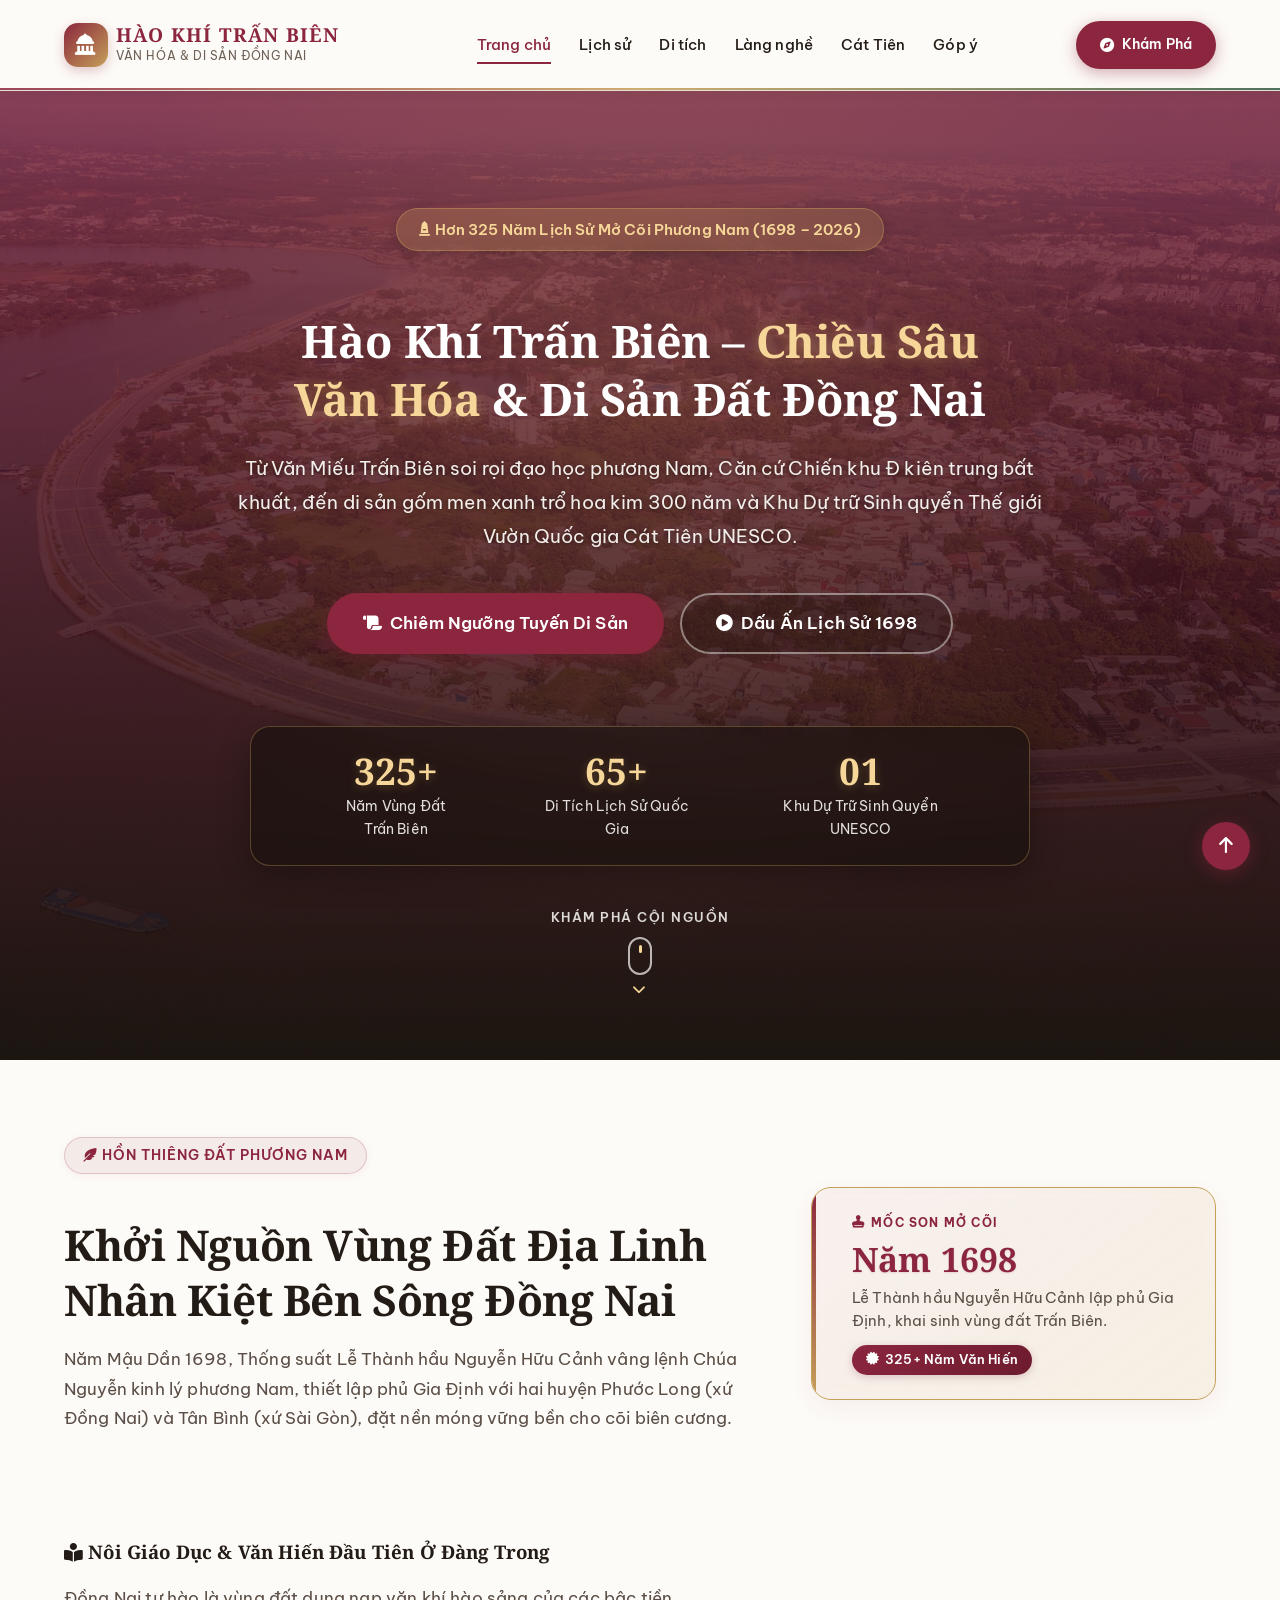
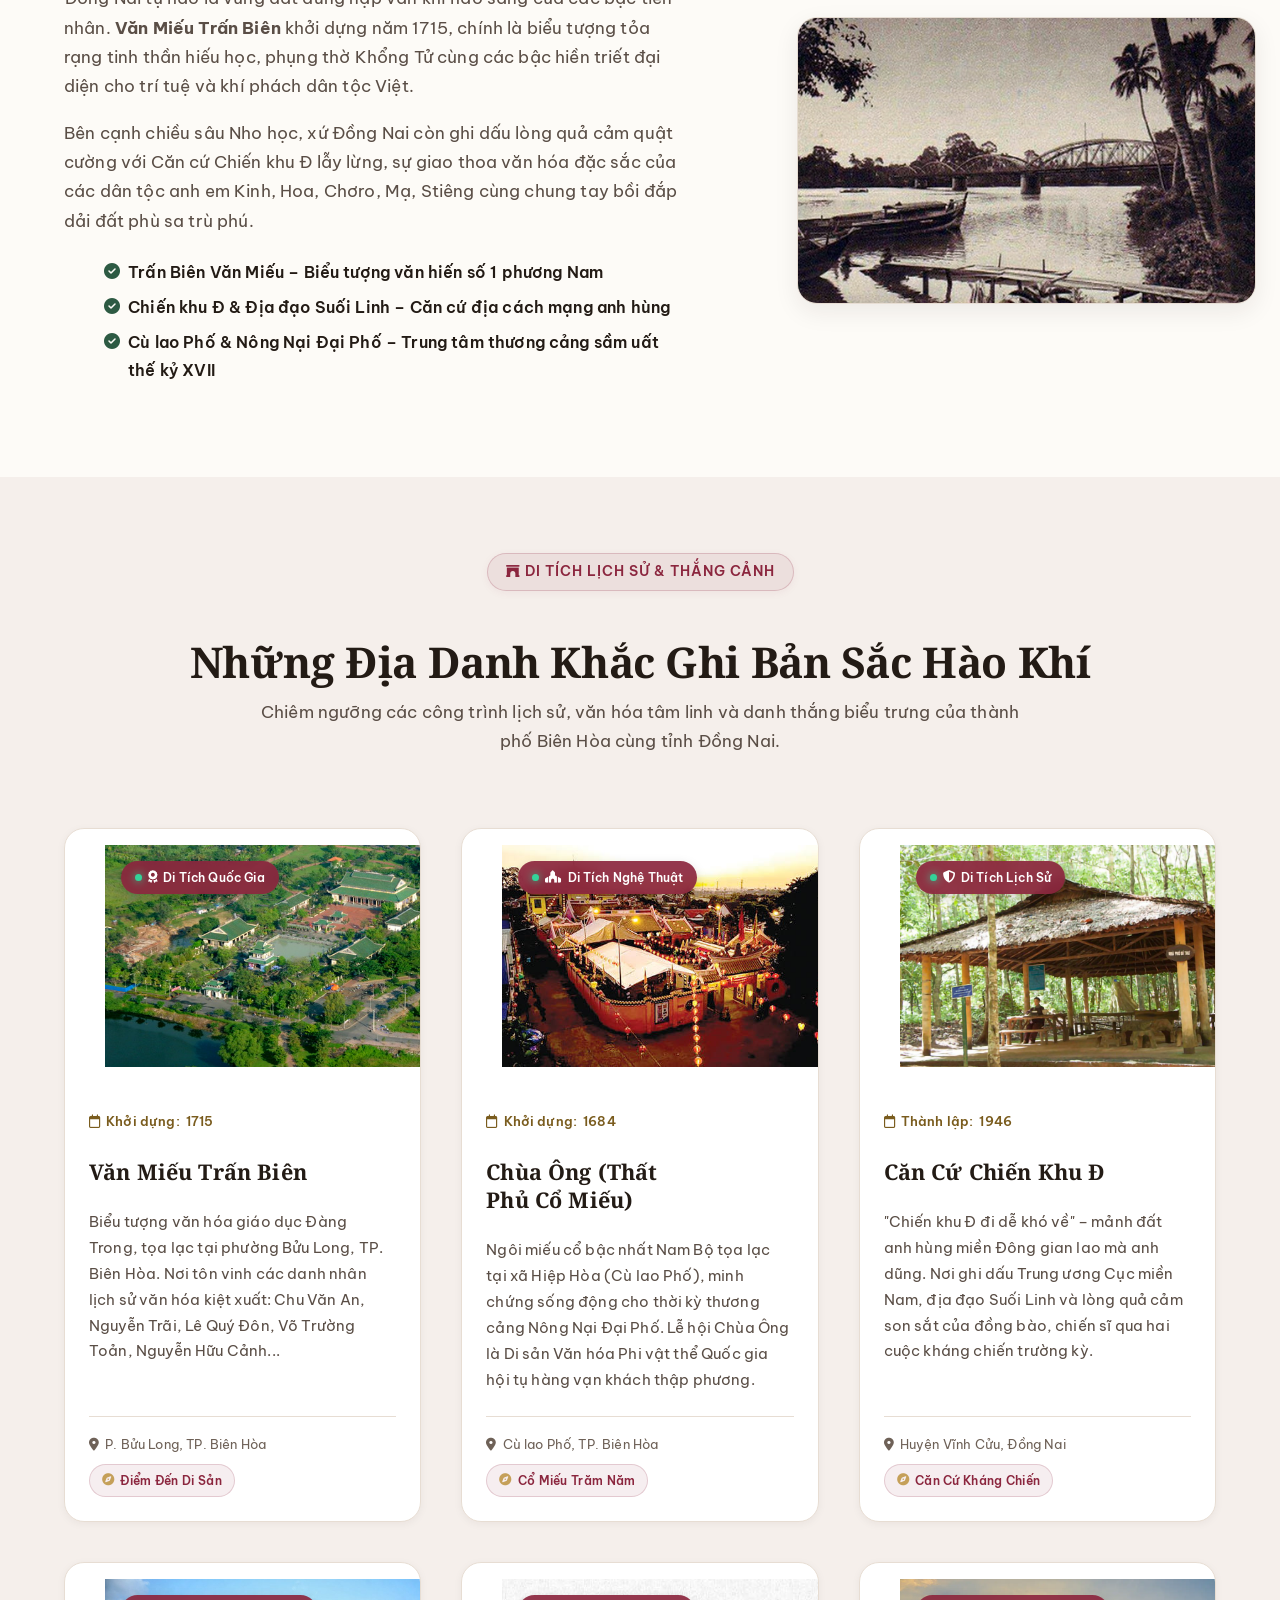
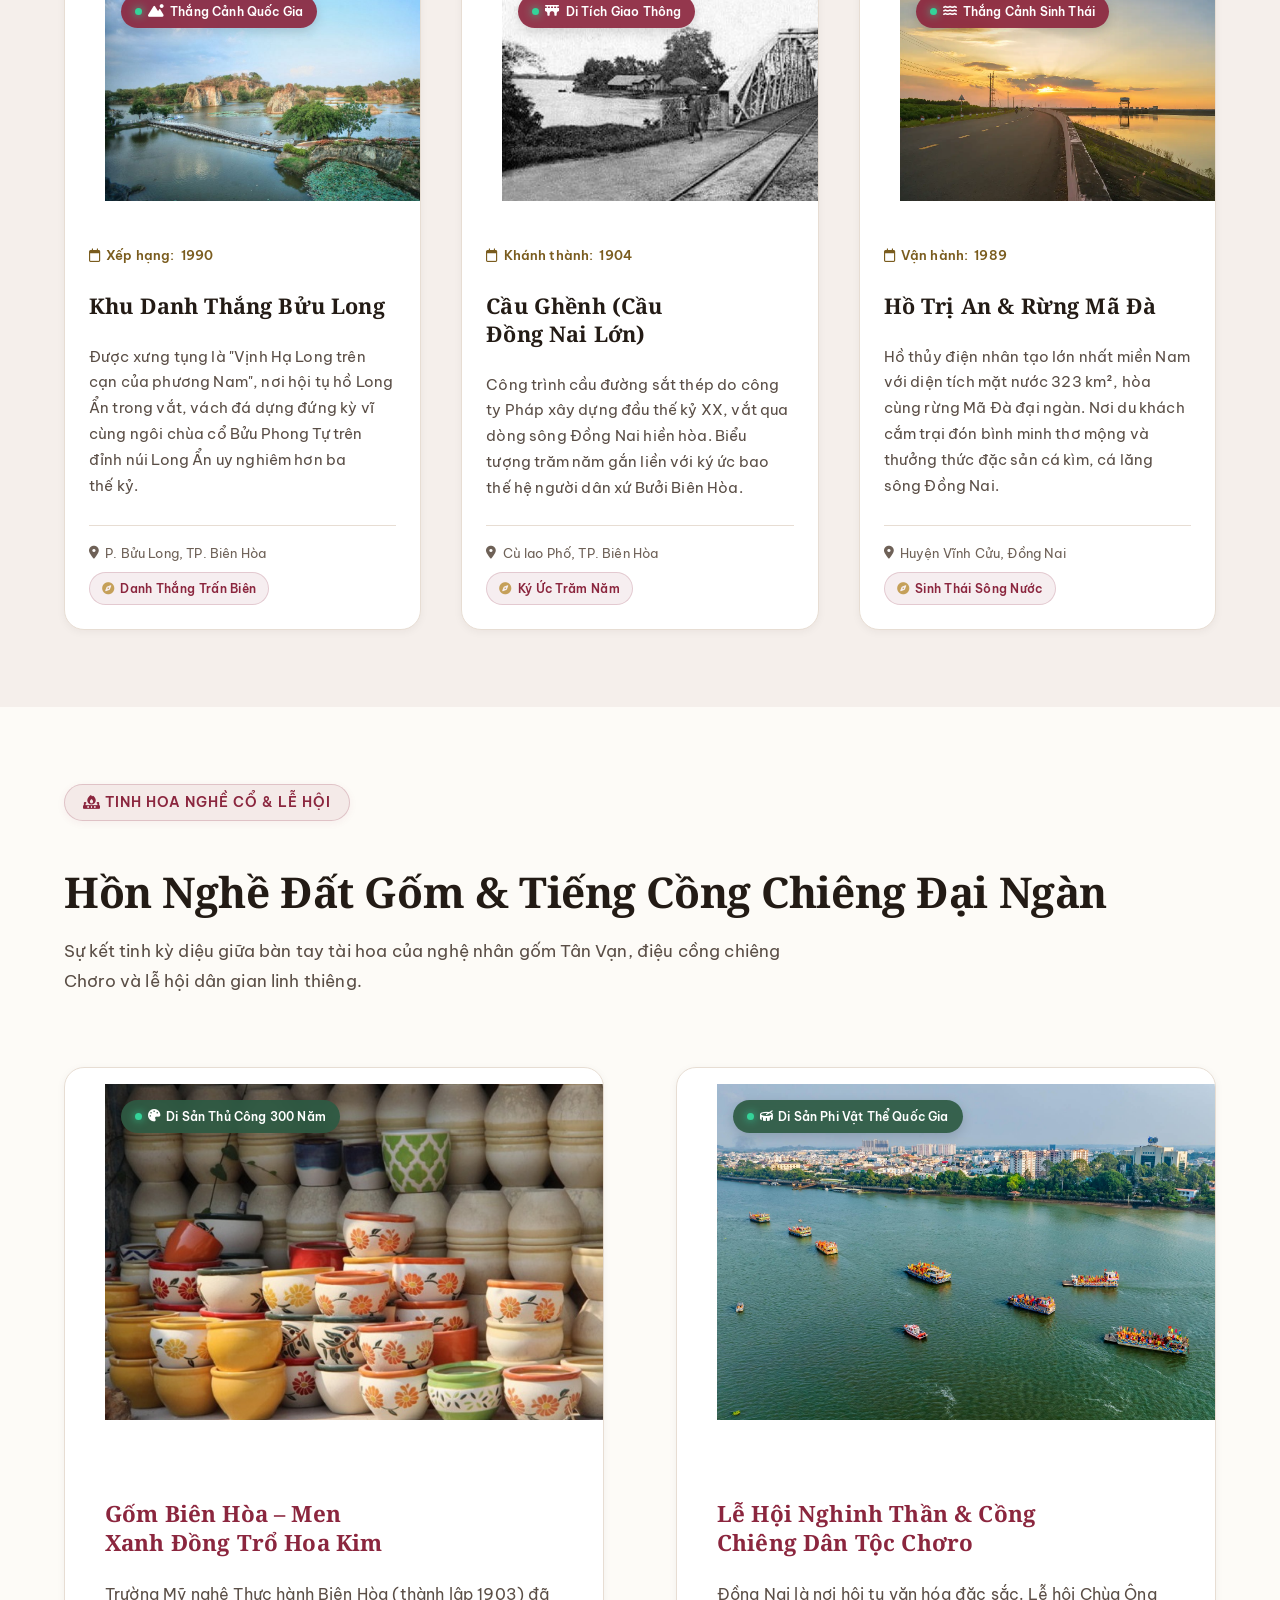
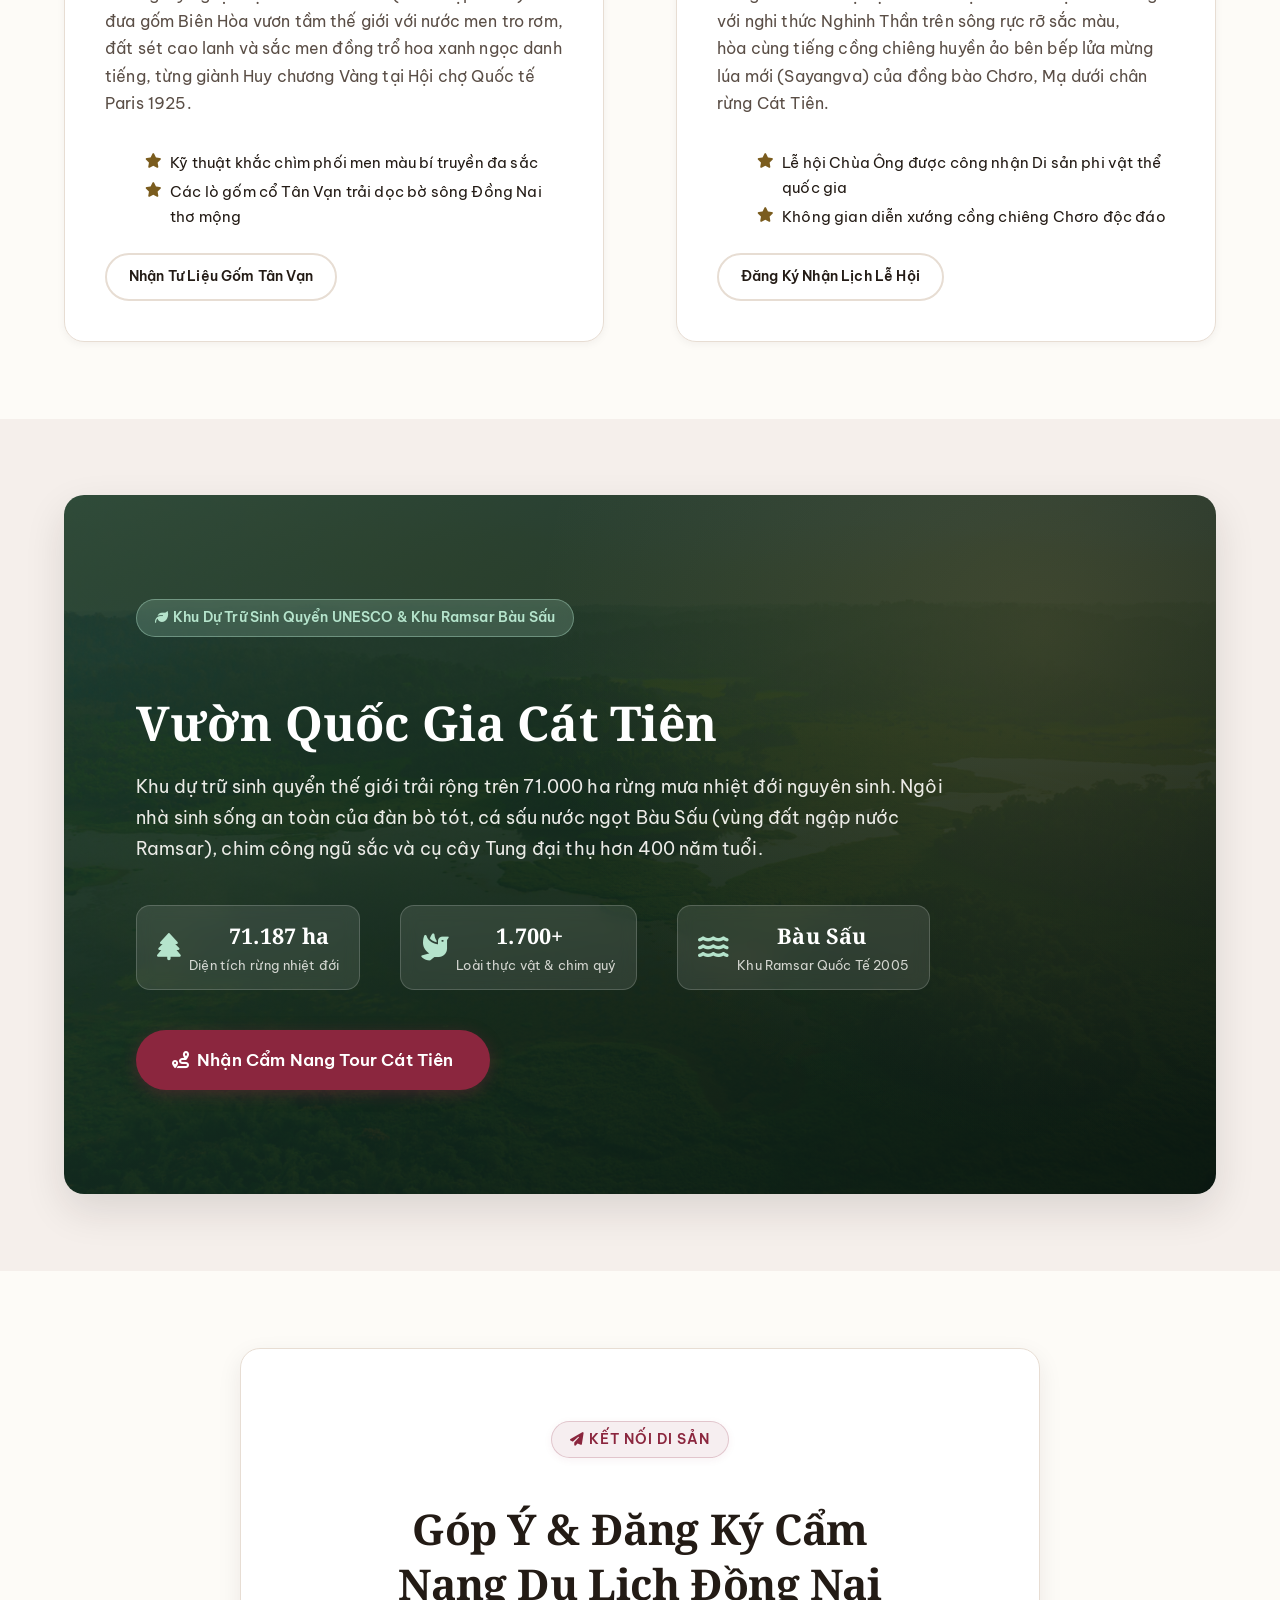
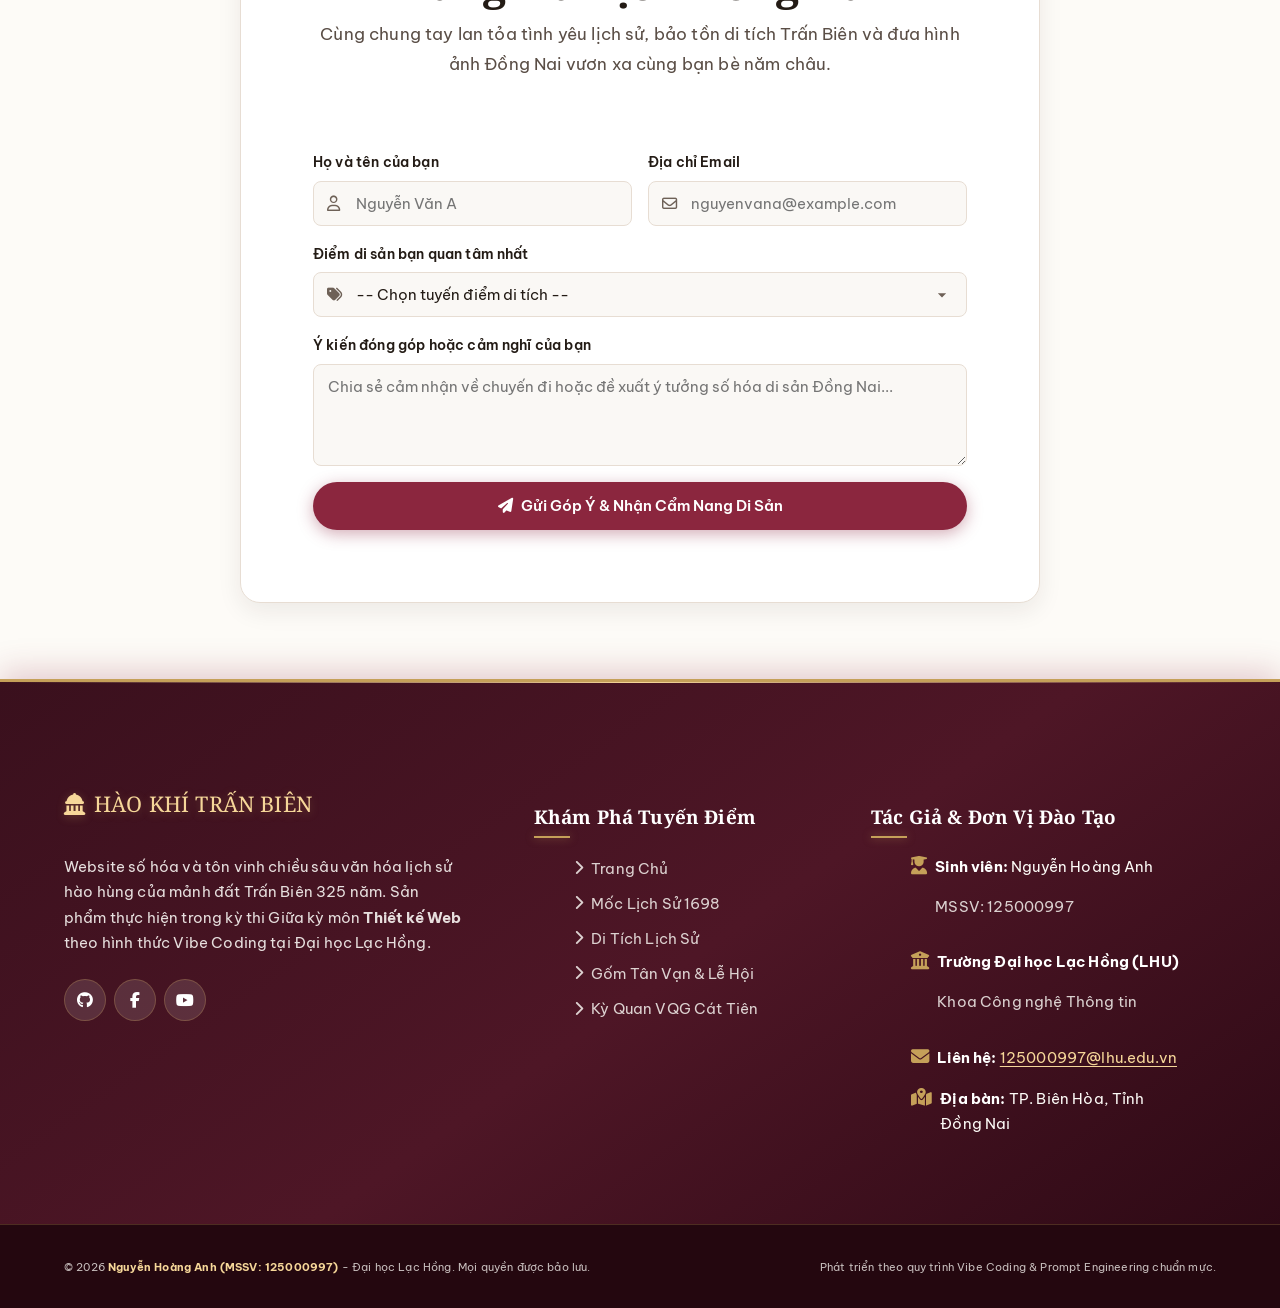
==== commit 81d7ccdd: "fix(mobile): sua triet de loi vo layout mobile, them moc son 1698 lap day khoang trong va chuan hoa " ====
--- a/index.html
+++ b/index.html
@@ -2,7 +2,7 @@
 <html lang="vi">
 <head>
   <meta charset="UTF-8">
-  <meta name="viewport" content="width=device-width, initial-scale=1.0">
+  <meta name="viewport" content="width=device-width, initial-scale=1.0, maximum-scale=1.0, user-scalable=no, viewport-fit=cover">
   <title>Hào Khí Trấn Biên - Chiều Sâu Văn Hóa & Di Sản Đất Đồng Nai</title>
   
   <!-- SEO & Open Graph Meta Tags -->
@@ -174,14 +174,27 @@
     <!-- ABOUT SECTION -->
     <section id="about" class="about-section" aria-labelledby="about-title">
       <div class="section-container">
-        <header class="section-header" data-aos="fade-up">
-          <span class="section-badge"><i class="fa-solid fa-feather-pointed" aria-hidden="true"></i> Hồn Thiêng Đất Phương Nam</span>
-          <h2 id="about-title" class="section-title">Khởi Nguồn Vùng Đất Địa Linh Nhân Kiệt Bên Sông Đồng&nbsp;Nai</h2>
-          <p class="section-desc">
-            Năm Mậu Dần 1698, Thống suất Lễ Thành hầu Nguyễn&nbsp;Hữu&nbsp;Cảnh vâng lệnh Chúa Nguyễn kinh lý phương Nam, 
-            thiết lập phủ Gia Định với hai huyện Phước Long (xứ Đồng&nbsp;Nai) và Tân Bình (xứ Sài Gòn), đặt nền móng vững bền cho cõi biên cương.
-          </p>
-        </header>
+        
+        <!-- Header Flex: Tiêu đề mở cõi kết hợp thẻ Triện son mốc lịch sử 1698 lấp đầy khoảng trống -->
+        <div class="about-header-flex" data-aos="fade-up">
+          <header class="section-header">
+            <span class="section-badge"><i class="fa-solid fa-feather-pointed" aria-hidden="true"></i> Hồn Thiêng Đất Phương Nam</span>
+            <h2 id="about-title" class="section-title">Khởi Nguồn Vùng Đất Địa Linh Nhân Kiệt Bên Sông Đồng&nbsp;Nai</h2>
+            <p class="section-desc">
+              Năm Mậu Dần 1698, Thống suất Lễ Thành hầu Nguyễn&nbsp;Hữu&nbsp;Cảnh vâng lệnh Chúa Nguyễn kinh lý phương Nam, 
+              thiết lập phủ Gia Định với hai huyện Phước Long (xứ Đồng&nbsp;Nai) và Tân Bình (xứ Sài Gòn), đặt nền móng vững bền cho cõi biên cương.
+            </p>
+          </header>
+
+          <aside class="about-milestone-box" aria-label="Mốc son lịch sử mở cõi 1698">
+            <div class="milestone-badge-top">
+              <i class="fa-solid fa-stamp" aria-hidden="true"></i> MỐC SON MỞ CÕI
+            </div>
+            <strong class="milestone-year">Năm 1698</strong>
+            <p class="milestone-text">Lễ Thành hầu Nguyễn&nbsp;Hữu&nbsp;Cảnh lập phủ Gia Định, khai sinh vùng đất Trấn&nbsp;Biên.</p>
+            <span class="milestone-pill"><i class="fa-solid fa-certificate" aria-hidden="true"></i> 325+ Năm Văn Hiến</span>
+          </aside>
+        </div>
 
         <div class="about-grid">
           <article class="about-article" data-aos="fade-up" data-aos-delay="100">
@@ -688,7 +701,7 @@
   </footer>
 
   <!-- ==================== 4. MOBILE APP BOTTOM NAVIGATION BAR (≤ 768px) ==================== -->
-  <nav class="mobile-bottom-bar" aria-label="Thanh tác vụ nhanh kiểu ứng dụng di động">
+  <nav class="mobile-bottom-bar bottom-nav" aria-label="Thanh tác vụ nhanh kiểu ứng dụng di động">
     <a href="#hero" class="bottom-bar-item" aria-label="Về trang chủ">
       <i class="fa-solid fa-house" aria-hidden="true"></i>
       <span>Trang chủ</span>
--- a/style.css
+++ b/style.css
@@ -73,16 +73,22 @@
    -------------------------------------------------------------------------- */
 *, *::before, *::after {
   box-sizing: border-box;
+}
+
+html, body {
+  width: 100%;
+  max-width: 100vw;
+  overflow-x: hidden;
+  position: relative;
   margin: 0;
   padding: 0;
-  -webkit-tap-highlight-color: transparent;
+  -webkit-overflow-scrolling: touch;
 }
 
 html {
   scroll-behavior: smooth;
   scroll-padding-top: 84px;        /* Đảm bảo cuộn không bị che khuất tiêu đề bởi sticky header */
   font-size: 16px;
-  max-width: 100%;
 }
 
 body {
@@ -91,11 +97,16 @@
   color: var(--text-primary);
   line-height: 1.7;               /* Khoảng cách dòng thoáng cho tiếng Việt có dấu kép */
   letter-spacing: 0.01em;          /* Giữ khoảng cách chữ dễ đọc, không dính thanh dấu */
-  overflow-x: clip;                /* Chặn tràn ngang an toàn mà không phá vỡ sticky header */
-  max-width: 100%;
-  position: relative;
   -webkit-font-smoothing: antialiased;
   -moz-osx-font-smoothing: grayscale;
+}
+
+/* Khóa chống tràn ngang tuyệt đối cho toàn bộ section cha bọc ngoài hiệu ứng AOS */
+section {
+  width: 100%;
+  max-width: 100%;
+  overflow: hidden;
+  position: relative;
 }
 
 section[id] {
@@ -225,9 +236,11 @@
   font-weight: 600;
   font-size: 0.95rem;
   padding: 12px 28px;
+  min-height: 48px;               /* Chuẩn touch-target tối thiểu 48px cho ngón tay trên mobile */
   border-radius: var(--radius-full);
   border: 2px solid transparent;
   cursor: pointer;
+  white-space: nowrap;            /* Chống ngắt gãy chữ thành 'n' trên mobile */
   transition: transform 0.3s cubic-bezier(0.16, 1, 0.3, 1), 
               box-shadow 0.3s cubic-bezier(0.16, 1, 0.3, 1), 
               background-color var(--transition-fast), 
@@ -655,14 +668,17 @@
    -------------------------------------------------------------------------- */
 .hero-section {
   position: relative;
-  min-height: 90vh;
+  min-height: 80vh;
+  min-height: 100svh;
   display: flex;
   flex-direction: column;
   align-items: center;
   justify-content: center;
   text-align: center;
-  padding: var(--spacing-3xl) var(--spacing-lg) var(--spacing-2xl);
+  padding: clamp(3.5rem, 8vw, 6.5rem) 16px clamp(2rem, 5vw, 4rem);
   color: var(--text-inverse);
+  width: 100%;
+  max-width: 100%;
   /* Ảnh thật sông Đồng Nai kết hợp lớp phủ di sản Đỏ son & Vàng hoàng kim */
   background: linear-gradient(to bottom, rgba(122, 31, 53, 0.82) 0%, rgba(61, 18, 27, 0.88) 55%, rgba(25, 18, 14, 0.96) 100%),
               url('assets/images/hero-bg.webp') center/cover no-repeat;
@@ -708,10 +724,10 @@
 }
 
 .hero-title {
-  font-size: clamp(2.2rem, 5vw, 3.8rem);
+  font-size: clamp(1.8rem, 6vw, 2.8rem);
   color: #FFFFFF;
   margin-bottom: var(--spacing-lg);
-  line-height: 1.25;
+  line-height: 1.3;
   letter-spacing: -0.01em;
 }
 
@@ -932,6 +948,86 @@
   position: relative;
 }
 
+/* Header Flex 2 cột: Tiêu đề mở cõi kết hợp thẻ Triện son mốc lịch sử 1698 lấp đầy khoảng trống */
+.about-header-flex {
+  display: grid;
+  grid-template-columns: 1.25fr 0.75fr;
+  gap: var(--spacing-2xl);
+  align-items: center;
+  margin-bottom: var(--spacing-2xl);
+}
+
+.about-header-flex .section-header {
+  margin-bottom: 0;
+}
+
+/* Thẻ Triện son Mốc Lịch Sử 1698 lấp đầy khoảng trống bên phải */
+.about-milestone-box {
+  background: linear-gradient(145deg, rgba(139, 38, 62, 0.05) 0%, rgba(197, 160, 89, 0.12) 100%);
+  border: 1.5px solid var(--secondary-color);
+  border-radius: var(--radius-lg);
+  padding: var(--spacing-lg) var(--spacing-xl);
+  display: flex;
+  flex-direction: column;
+  gap: 8px;
+  box-shadow: 0 8px 24px rgba(139, 38, 62, 0.06);
+  position: relative;
+  overflow: hidden;
+  backdrop-filter: blur(8px);
+  -webkit-backdrop-filter: blur(8px);
+}
+
+.about-milestone-box::before {
+  content: '';
+  position: absolute;
+  top: 0;
+  left: 0;
+  width: 4px;
+  height: 100%;
+  background: linear-gradient(to bottom, var(--primary-color), var(--secondary-color));
+}
+
+.milestone-badge-top {
+  display: inline-flex;
+  align-items: center;
+  gap: 6px;
+  font-size: 0.78rem;
+  font-weight: 700;
+  text-transform: uppercase;
+  letter-spacing: 1.2px;
+  color: var(--primary-color);
+}
+
+.milestone-year {
+  font-family: var(--font-heading);
+  font-size: 2.1rem;
+  color: var(--primary-color);
+  line-height: 1.1;
+  text-shadow: 0 1px 2px rgba(139, 38, 62, 0.15);
+}
+
+.milestone-text {
+  font-size: 0.92rem;
+  color: var(--text-secondary);
+  line-height: 1.6;
+  margin: 0;
+}
+
+.milestone-pill {
+  display: inline-flex;
+  align-items: center;
+  gap: 6px;
+  font-size: 0.8rem;
+  font-weight: 600;
+  color: #FFFFFF;
+  background: linear-gradient(135deg, var(--primary-color), var(--primary-hover));
+  padding: 4px 14px;
+  border-radius: var(--radius-full);
+  align-self: flex-start;
+  margin-top: 4px;
+  box-shadow: 0 2px 8px rgba(139, 38, 62, 0.25);
+}
+
 .about-grid {
   display: grid;
   grid-template-columns: 1.15fr 0.85fr;
@@ -1772,11 +1868,100 @@
 }
 
 @media (max-width: 768px) {
-  body {
-    padding-bottom: 66px;          /* Nhường chỗ cho Mobile Bottom Bar */
-  }
-
-  /* Kích hoạt Mobile Bottom App Bar */
+  body,
+  main,
+  .site-footer {
+    padding-bottom: 90px;          /* Đảm bảo nội dung cuối không bao giờ bị thanh Bottom Nav che khuất */
+  }
+
+  .section-container {
+    width: 100%;
+    max-width: 100%;
+    margin: 0 auto;
+    padding: 0 16px;
+  }
+
+  /* Hero Section linh hoạt chuẩn Mobile */
+  .hero-section {
+    min-height: 80vh;
+    min-height: 100svh;
+    padding: clamp(3rem, 10vw, 5rem) 16px 40px;
+  }
+
+  .hero-title {
+    font-size: clamp(1.8rem, 6vw, 2.8rem);
+    line-height: 1.3;
+  }
+
+  .hero-actions {
+    flex-direction: column;
+    width: 100%;
+    align-items: center;
+    gap: 12px;
+  }
+
+  /* Nút CTA: Chuẩn touch-target tối thiểu 48px, không ngắt gãy chữ */
+  .hero-actions .btn {
+    width: 100%;
+    max-width: 280px;
+    min-height: 48px;
+    white-space: nowrap;
+    margin: 0 auto;
+  }
+
+  /* Header Section Khởi Nguồn & Mốc Son 1698 trên Mobile */
+  .about-header-flex {
+    grid-template-columns: 1fr;
+    gap: var(--spacing-lg);
+  }
+
+  .about-grid {
+    grid-template-columns: 1fr;
+    gap: var(--spacing-xl);
+  }
+
+  .about-figure {
+    width: 100%;
+    height: 220px;
+    border-radius: 12px;
+  }
+
+  .about-figure img {
+    width: 100%;
+    height: 220px;
+    object-fit: cover;
+    border-radius: 12px 12px 0 0;
+  }
+
+  /* Lưới hiển thị Di tích & Làng nghề: 1 cột duy nhất tràn vừa vặn màn hình */
+  .cards-grid,
+  .crafts-grid {
+    display: grid;
+    grid-template-columns: 1fr;
+    gap: 20px;
+    padding: 0 16px;
+    width: 100%;
+  }
+
+  /* Hình ảnh trong card giữ chuẩn tỉ lệ vàng trên di động */
+  .card-media,
+  .craft-figure {
+    width: 100%;
+    height: 200px;
+    aspect-ratio: auto;
+    border-radius: 12px 12px 0 0;
+  }
+
+  .card-media img,
+  .craft-figure img {
+    width: 100%;
+    height: 200px;
+    object-fit: cover;
+    border-radius: 12px 12px 0 0;
+  }
+
+  /* CHUẨN HÓA THANH BOTTOM NAVIGATION (NHƯ APP NATIVE CAO CẤP) */
+  .bottom-nav,
   .mobile-bottom-bar {
     display: flex;
     align-items: center;
@@ -1785,14 +1970,15 @@
     bottom: 0;
     left: 0;
     right: 0;
-    height: 62px;
-    background-color: rgba(253, 251, 247, 0.96);
-    backdrop-filter: blur(16px);
-    -webkit-backdrop-filter: blur(16px);
-    border-top: 1px solid var(--border-color);
-    box-shadow: 0 -4px 18px rgba(35, 27, 21, 0.08);
-    z-index: 998;
-    padding-bottom: env(safe-area-inset-bottom, 0px);
+    width: 100%;
+    height: 64px;
+    background: rgba(255, 255, 255, 0.92);
+    backdrop-filter: blur(12px);
+    -webkit-backdrop-filter: blur(12px);
+    border-top: 1px solid rgba(197, 160, 89, 0.2);
+    z-index: 1000;
+    padding-bottom: env(safe-area-inset-bottom, 8px);
+    box-shadow: 0 -4px 16px rgba(0, 0, 0, 0.05);
   }
 
   .bottom-bar-item {
@@ -1828,18 +2014,30 @@
     transform: scale(0.92);
   }
 
+  /* Nút cuộn lên đầu trang (Back to top) hình tròn đỏ nổi bên trên thanh Bottom Nav */
   .back-to-top {
-    bottom: 76px;                  /* Nâng lên trên bottom bar */
-    right: 18px;
-    width: 44px;
-    height: 44px;
-    font-size: 1.05rem;
+    position: fixed;
+    bottom: 80px;
+    right: 20px;
+    z-index: 999;
+    width: 46px;
+    height: 46px;
+    border-radius: 50%;
+    background-color: var(--primary-color);
+    color: #FFFFFF;
+    display: flex;
+    align-items: center;
+    justify-content: center;
+    font-size: 1.1rem;
+    box-shadow: 0 4px 18px rgba(139, 38, 62, 0.45);
+    border: 2px solid var(--secondary-color);
   }
 
   .hero-stats {
     flex-direction: column;
     gap: var(--spacing-md);
     padding: var(--spacing-md);
+    width: 100%;
   }
 
   .form-row {
@@ -1866,19 +2064,6 @@
 }
 
 @media (max-width: 480px) {
-  .cards-grid {
-    grid-template-columns: 1fr;
-  }
-
-  .hero-actions {
-    flex-direction: column;
-    width: 100%;
-  }
-
-  .hero-actions .btn {
-    width: 100%;
-  }
-
   .hero-scroll-cue {
     margin-top: var(--spacing-lg);
   }
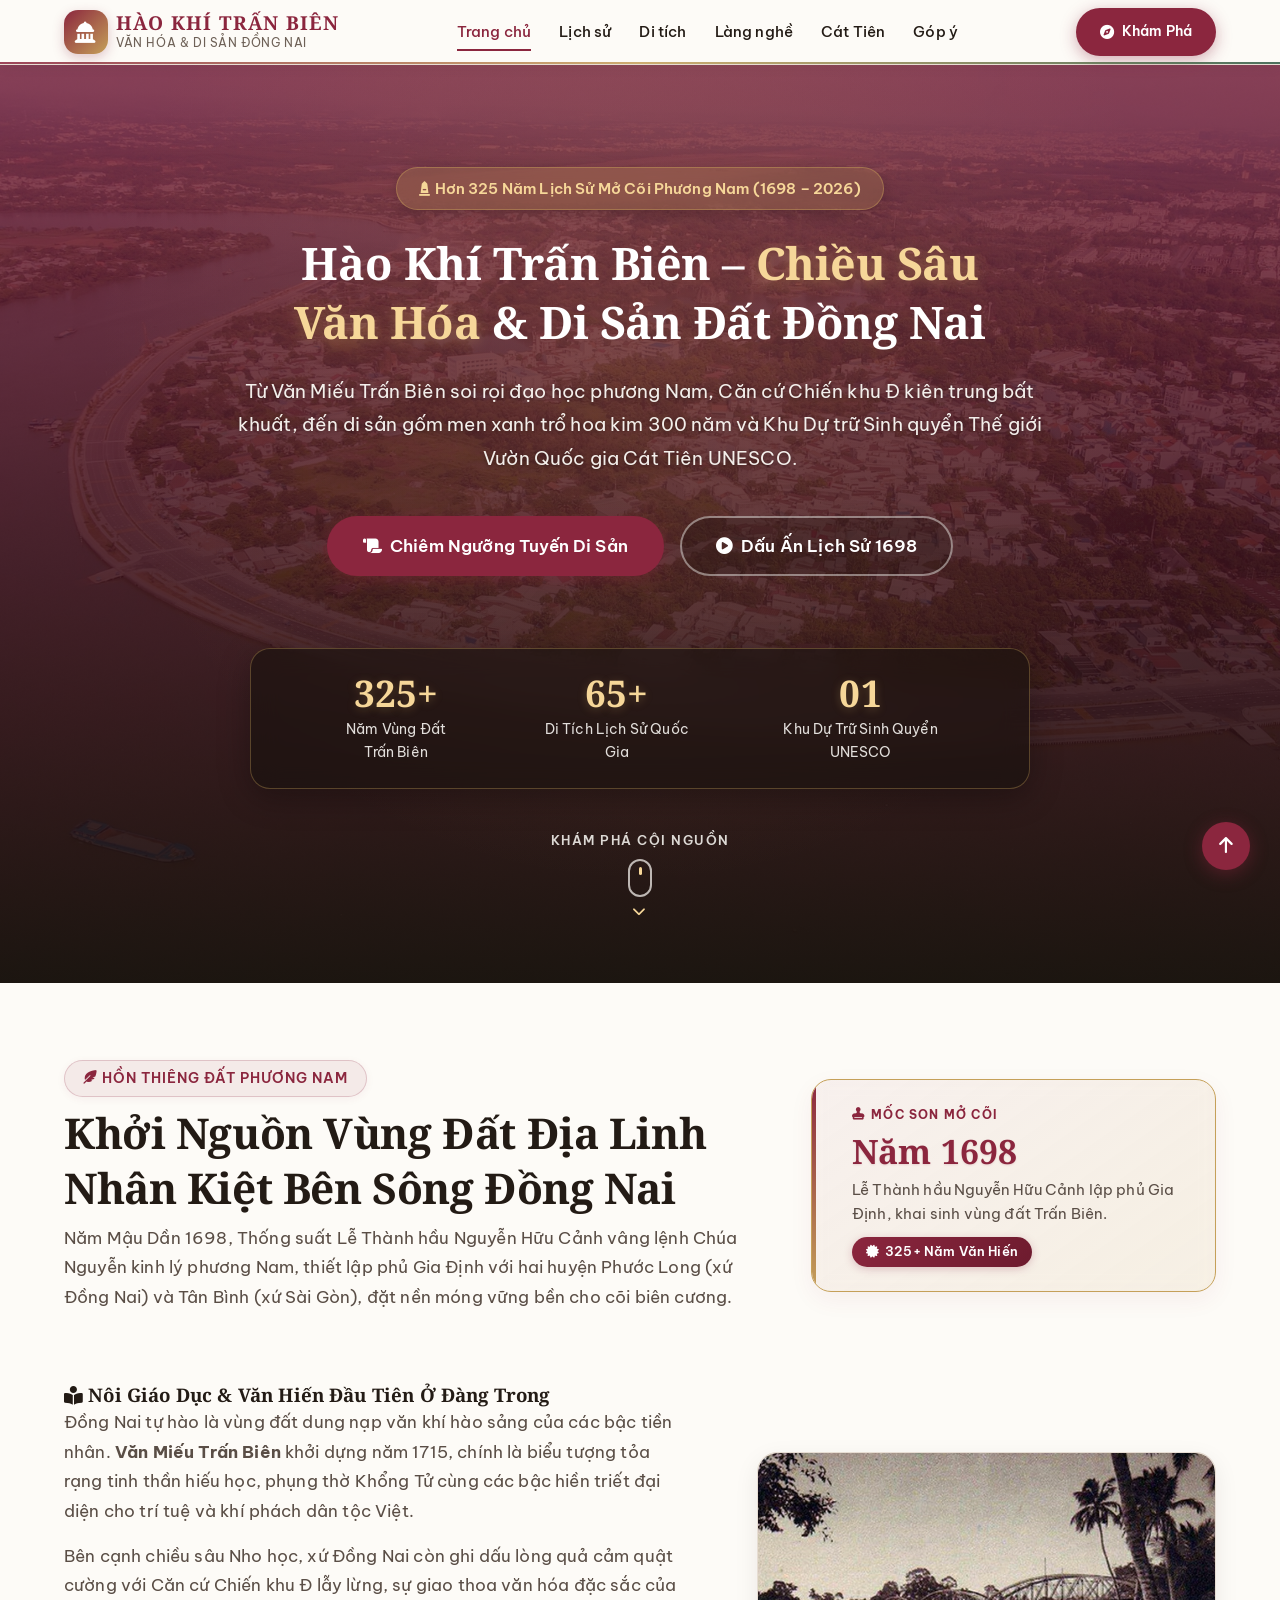
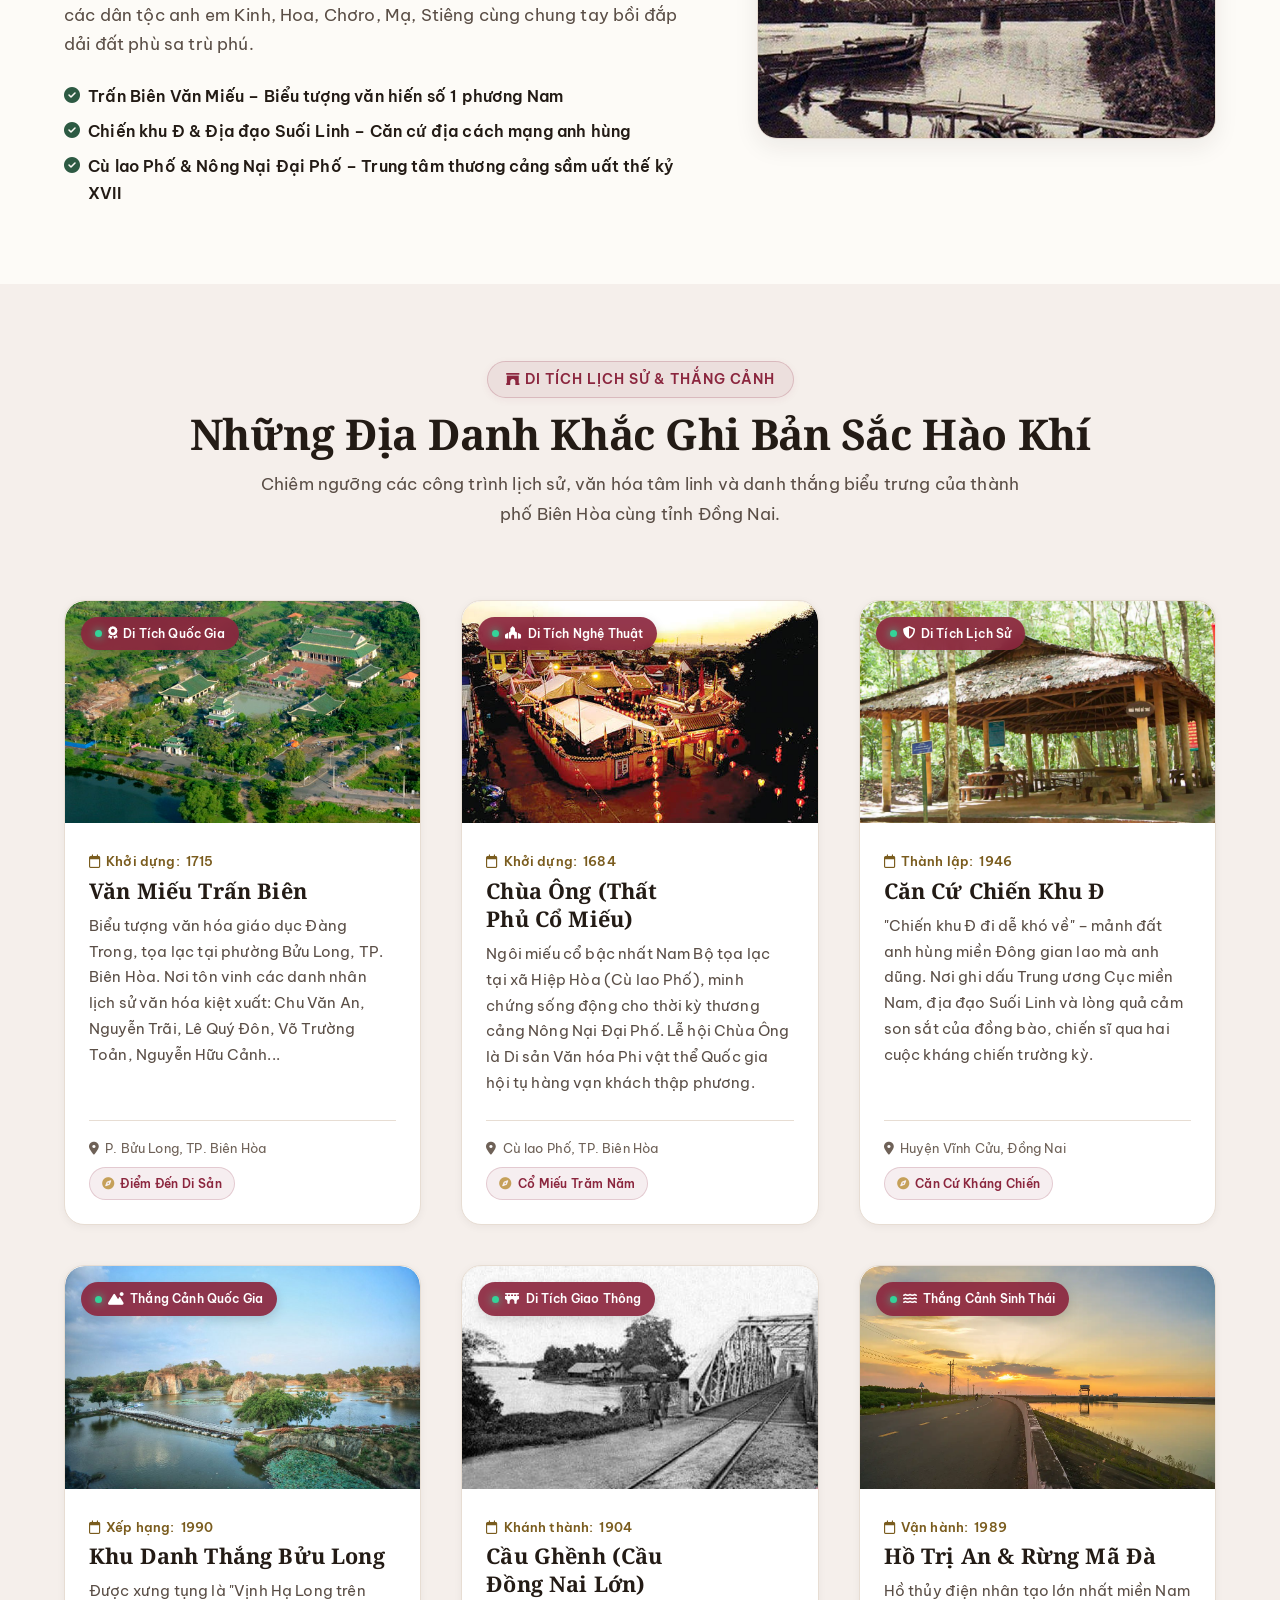
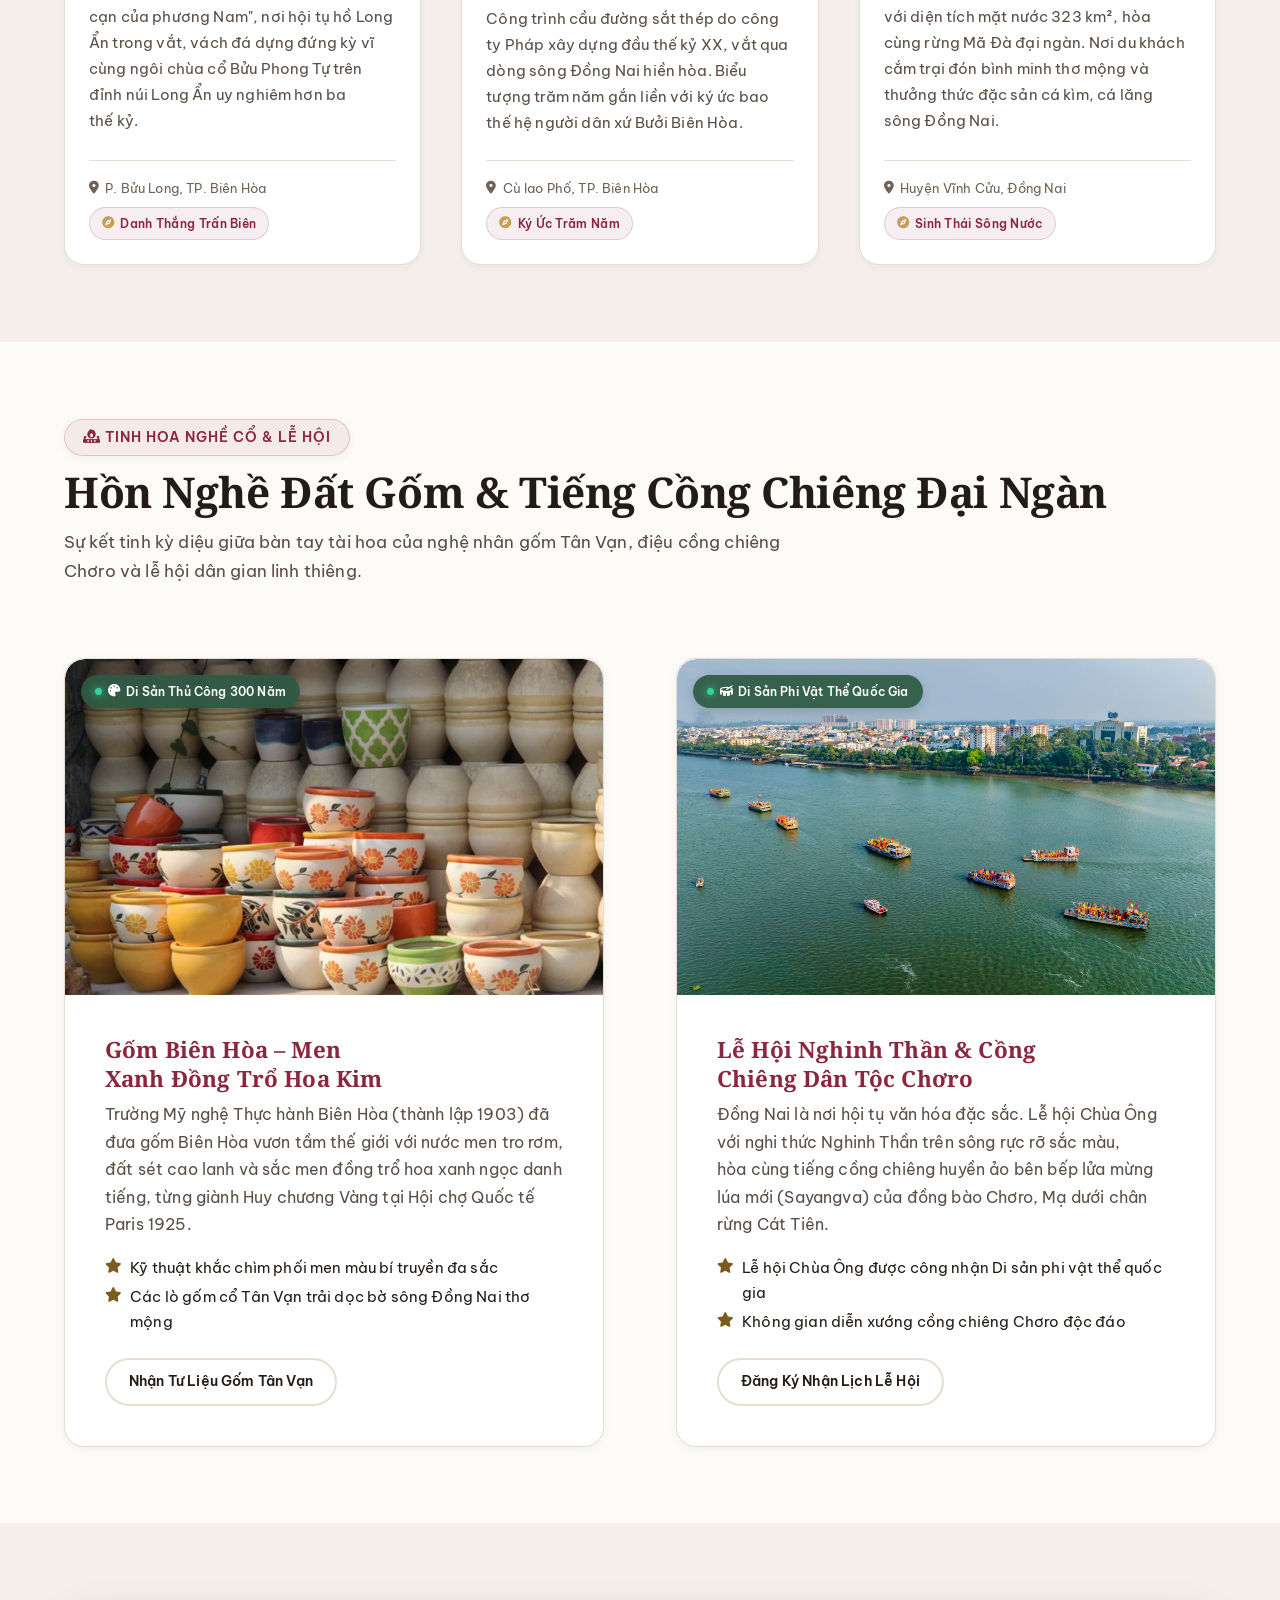
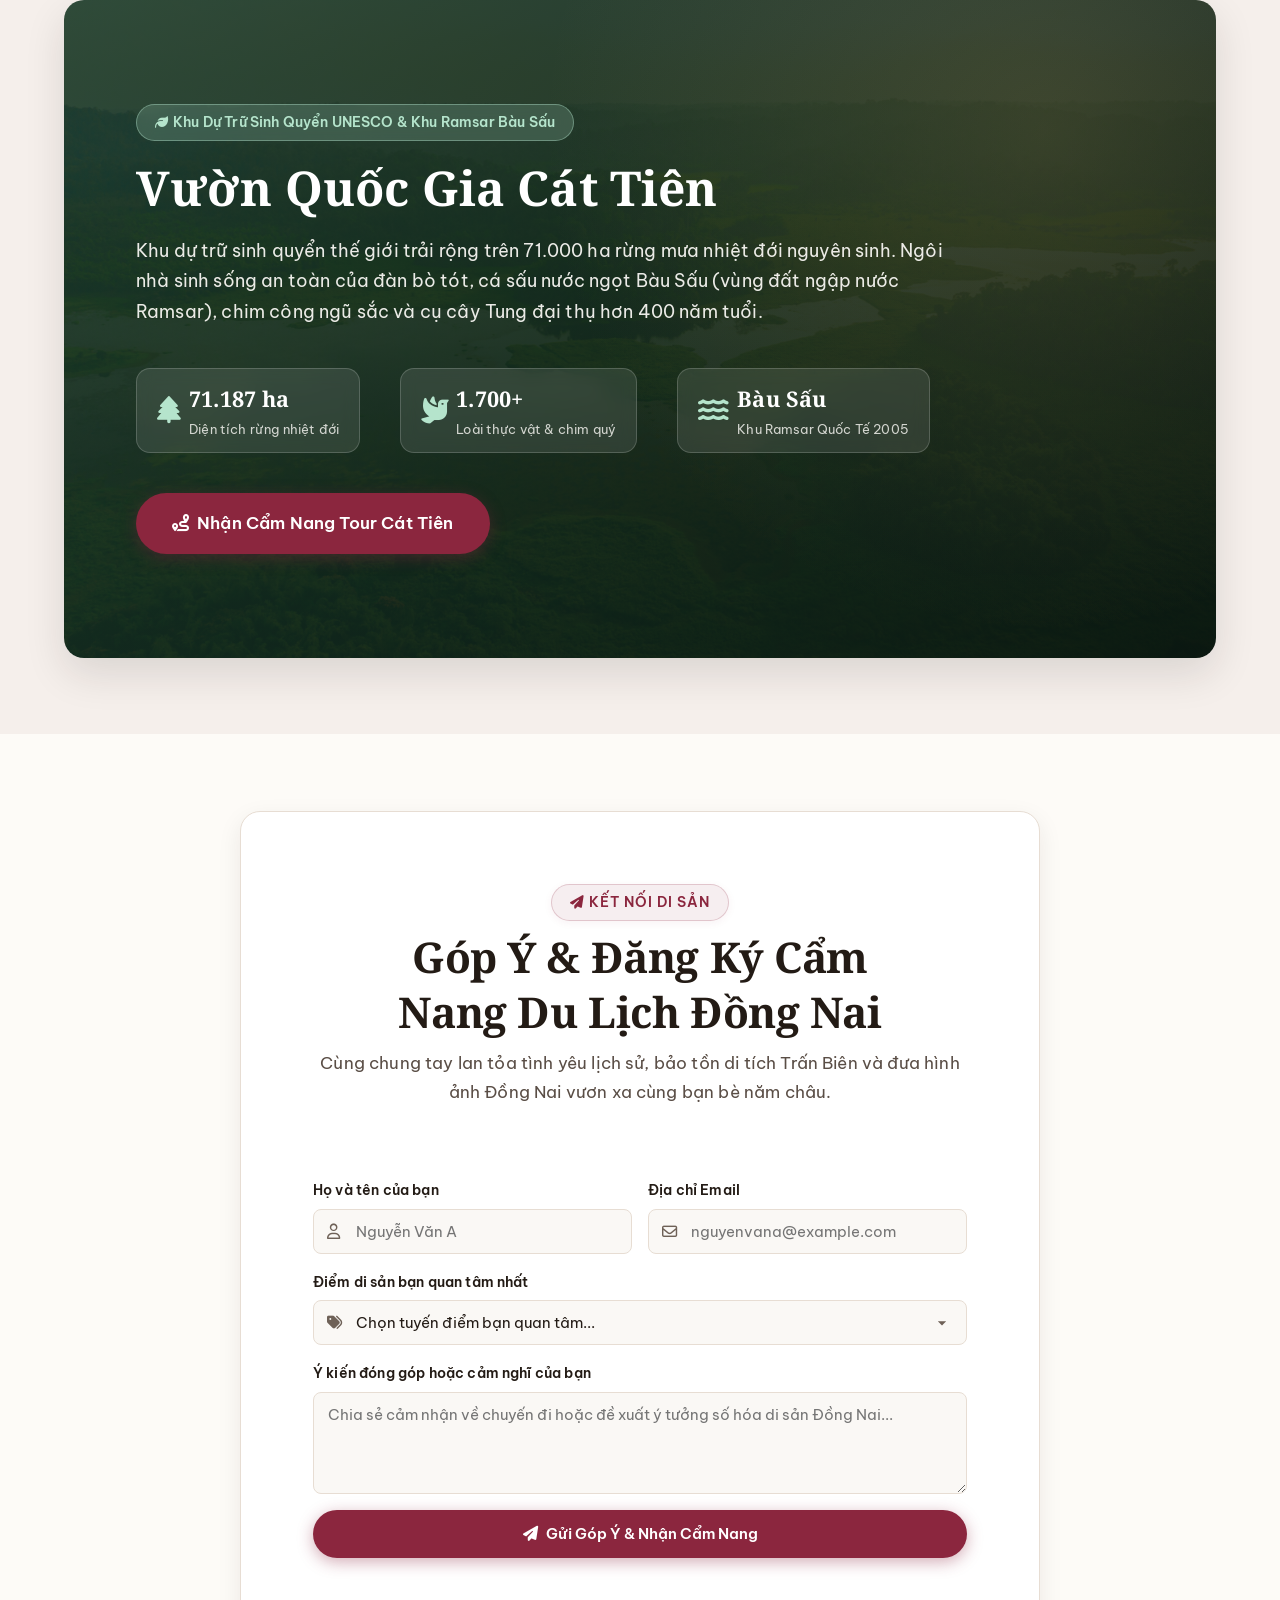
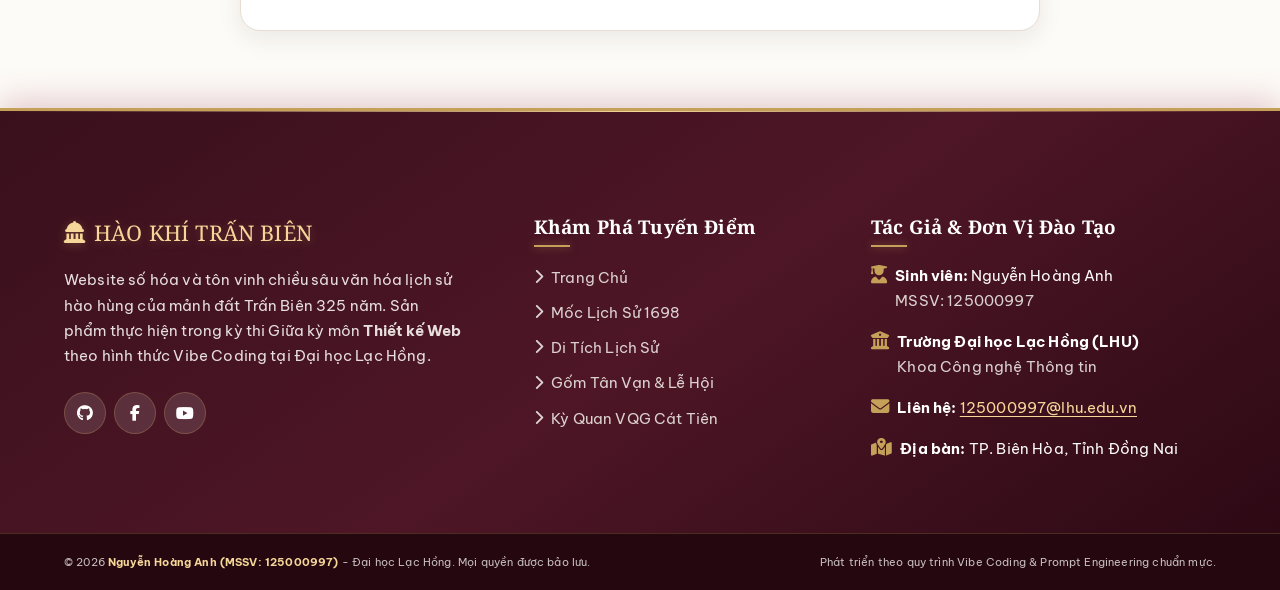
==== commit 815640ef: "fix: toi uu UXUI mobile form gop y, kich hoat AOS cuon xuat hien tung phan tu va xoa font-test.html" ====
--- a/index.html
+++ b/index.html
@@ -276,7 +276,7 @@
           </div>
 
           <!-- Card 2: Chùa Ông (Thất Phủ Cổ Miếu) -->
-          <div class="card-wrapper" data-aos="fade-up" data-aos-delay="200">
+          <div class="card-wrapper" data-aos="fade-up" data-aos-delay="250">
             <article class="heritage-card" id="di-tich-chua-ong">
               <figure class="card-media">
                 <img src="assets/images/anh_chanh_dien_cu_lao_pho.jpg" 
@@ -307,7 +307,7 @@
           </div>
 
           <!-- Card 3: Căn cứ Chiến khu Đ -->
-          <div class="card-wrapper" data-aos="fade-up" data-aos-delay="300">
+          <div class="card-wrapper" data-aos="fade-up" data-aos-delay="400">
             <article class="heritage-card" id="di-tich-chien-khu-d">
               <figure class="card-media">
                 <img src="assets/images/chien-khu-d-1000x672.jpg" 
@@ -369,7 +369,7 @@
           </div>
 
           <!-- Card 5: Cầu Ghềnh Lịch Sử -->
-          <div class="card-wrapper" data-aos="fade-up" data-aos-delay="200">
+          <div class="card-wrapper" data-aos="fade-up" data-aos-delay="250">
             <article class="heritage-card" id="di-tich-cau-ghenh">
               <figure class="card-media">
                 <img src="assets/images/Ky-uc-cau-Ghenh-cay-cau-112-tuoi-ivivu-1.jpg" 
@@ -400,7 +400,7 @@
           </div>
 
           <!-- Card 6: Hồ Trị An & Rừng Mã Đà -->
-          <div class="card-wrapper" data-aos="fade-up" data-aos-delay="300">
+          <div class="card-wrapper" data-aos="fade-up" data-aos-delay="400">
             <article class="heritage-card" id="di-tich-tri-an">
               <figure class="card-media">
                 <img src="assets/images/go-and-share-hoang-hon-ho-tri-an-7.webp" 
@@ -589,7 +589,7 @@
               <div class="input-wrapper">
                 <i class="fa-solid fa-tags form-icon" aria-hidden="true"></i>
                 <select id="interest" name="interest" class="form-input form-select" required>
-                  <option value="" disabled selected>-- Chọn tuyến điểm di tích --</option>
+                  <option value="" disabled selected>Chọn tuyến điểm bạn quan tâm...</option>
                   <option value="tran-bien">Văn Miếu Trấn Biên &amp; Đạo học Phương Nam</option>
                   <option value="chua-ong">Chùa Ông (Thất Phủ Cổ Miếu) &amp; Cù Lao Phố</option>
                   <option value="chien-khu-d">Căn cứ Địa đạo Chiến khu Đ</option>
@@ -609,7 +609,7 @@
             </div>
 
             <button type="submit" class="btn btn-primary btn-block">
-              <i class="fa-solid fa-paper-plane" aria-hidden="true"></i> Gửi Góp Ý &amp; Nhận Cẩm Nang Di Sản
+              <i class="fa-solid fa-paper-plane" aria-hidden="true"></i> Gửi Góp Ý &amp; Nhận Cẩm Nang
             </button>
           </form>
 
@@ -733,9 +733,10 @@
   <script src="https://unpkg.com/aos@2.3.1/dist/aos.js"></script>
   <script>
     AOS.init({
-      duration: 800,
-      offset: 100,
-      once: true,
+      duration: 750,
+      offset: 50,
+      once: false,
+      mirror: false,
       easing: 'ease-out-cubic'
     });
   </script>
--- a/style.css
+++ b/style.css
@@ -73,25 +73,31 @@
    -------------------------------------------------------------------------- */
 *, *::before, *::after {
   box-sizing: border-box;
-}
-
-html, body {
+  margin: 0;
+  padding: 0;
+  -webkit-tap-highlight-color: transparent;
+}
+
+figure, blockquote, dl, dd, dt, ul, ol, p, h1, h2, h3, h4, h5 {
+  margin: 0;
+  padding: 0;
+}
+
+html {
+  overflow-x: clip;                /* Chặn tràn ngang 100% mà TUYỆT ĐỐI KHÔNG làm đơ sự kiện cuộn window của AOS */
+  scroll-behavior: smooth;
+  scroll-padding-top: 84px;        /* Đảm bảo cuộn không bị che khuất tiêu đề bởi sticky header */
+  font-size: 16px;
+}
+
+body {
   width: 100%;
   max-width: 100vw;
-  overflow-x: hidden;
+  overflow-x: clip;                /* Chặn tràn ngang an toàn tuyệt đối mà không phá vỡ AOS scroll listener */
   position: relative;
   margin: 0;
   padding: 0;
   -webkit-overflow-scrolling: touch;
-}
-
-html {
-  scroll-behavior: smooth;
-  scroll-padding-top: 84px;        /* Đảm bảo cuộn không bị che khuất tiêu đề bởi sticky header */
-  font-size: 16px;
-}
-
-body {
   font-family: var(--font-body);
   background-color: var(--bg-main);
   color: var(--text-primary);
@@ -101,11 +107,9 @@
   -moz-osx-font-smoothing: grayscale;
 }
 
-/* Khóa chống tràn ngang tuyệt đối cho toàn bộ section cha bọc ngoài hiệu ứng AOS */
 section {
   width: 100%;
   max-width: 100%;
-  overflow: hidden;
   position: relative;
 }
 
@@ -320,6 +324,8 @@
 
 .btn-block {
   width: 100%;
+  white-space: normal;
+  text-align: center;
 }
 
 /* --------------------------------------------------------------------------
@@ -881,6 +887,15 @@
 /* --------------------------------------------------------------------------
    7. MEDIA SYSTEM (HIỆU ỨNG ZOOM ẢNH, AUTO LAYOUT & GLASS BADGES)
    -------------------------------------------------------------------------- */
+figure,
+.card-media,
+.craft-figure,
+.about-figure {
+  margin: 0;
+  padding: 0;
+  display: block;
+}
+
 .card-media,
 .craft-figure,
 .about-figure {
@@ -889,6 +904,10 @@
   aspect-ratio: 16/10;
   overflow: hidden;
   background-color: #EAE2D8;
+  margin: 0;
+  padding: 0;
+  border-top-left-radius: inherit;
+  border-top-right-radius: inherit;
 }
 
 .card-media img,
@@ -896,7 +915,12 @@
 .about-figure img {
   width: 100%;
   height: 100%;
+  display: block;
   object-fit: cover;
+  margin: 0;
+  padding: 0;
+  border-top-left-radius: inherit;
+  border-top-right-radius: inherit;
   transition: transform 0.6s cubic-bezier(0.16, 1, 0.3, 1), filter 0.4s ease;
 }
 
@@ -1939,7 +1963,7 @@
     display: grid;
     grid-template-columns: 1fr;
     gap: 20px;
-    padding: 0 16px;
+    padding: 0;
     width: 100%;
   }
 
@@ -1947,17 +1971,23 @@
   .card-media,
   .craft-figure {
     width: 100%;
-    height: 200px;
-    aspect-ratio: auto;
-    border-radius: 12px 12px 0 0;
+    height: 220px;
+    aspect-ratio: 16/10;
+    margin: 0;
+    padding: 0;
+    display: block;
+    border-radius: 18px 18px 0 0;
   }
 
   .card-media img,
   .craft-figure img {
     width: 100%;
-    height: 200px;
+    height: 100%;
+    display: block;
     object-fit: cover;
-    border-radius: 12px 12px 0 0;
+    margin: 0;
+    padding: 0;
+    border-radius: 18px 18px 0 0;
   }
 
   /* CHUẨN HÓA THANH BOTTOM NAVIGATION (NHƯ APP NATIVE CAO CẤP) */
@@ -2014,22 +2044,22 @@
     transform: scale(0.92);
   }
 
-  /* Nút cuộn lên đầu trang (Back to top) hình tròn đỏ nổi bên trên thanh Bottom Nav */
+  /* Nút cuộn lên đầu trang (Back to top) hình tròn đỏ nổi bên trên thanh Bottom Nav, không lấn át submit button */
   .back-to-top {
     position: fixed;
-    bottom: 80px;
-    right: 20px;
+    bottom: 74px;
+    right: 14px;
     z-index: 999;
-    width: 46px;
-    height: 46px;
+    width: 42px;
+    height: 42px;
     border-radius: 50%;
     background-color: var(--primary-color);
     color: #FFFFFF;
     display: flex;
     align-items: center;
     justify-content: center;
-    font-size: 1.1rem;
-    box-shadow: 0 4px 18px rgba(139, 38, 62, 0.45);
+    font-size: 1rem;
+    box-shadow: 0 4px 16px rgba(139, 38, 62, 0.4);
     border: 2px solid var(--secondary-color);
   }
 
@@ -2040,8 +2070,52 @@
     width: 100%;
   }
 
+  /* Tối ưu hóa giao diện Form Liên hệ & Đóng góp trên Mobile */
+  .contact-section {
+    padding: var(--spacing-xl) 0;
+  }
+
+  .contact-card {
+    padding: 24px 18px;
+    border-radius: 18px;
+    margin: 0 auto 30px;
+    width: 100%;
+    box-shadow: 0 4px 20px rgba(35, 27, 21, 0.08);
+  }
+
+  .contact-form {
+    gap: 14px;
+  }
+
   .form-row {
     grid-template-columns: 1fr;
+    gap: 14px;
+  }
+
+  .form-input,
+  .form-select,
+  .form-textarea {
+    font-size: 16px;              /* Ngăn ngừa Safari iOS tự động zoom màn hình khi focus */
+    padding: 12px 14px 12px 40px;
+  }
+
+  .form-select {
+    padding-right: 36px;
+    text-overflow: ellipsis;
+    white-space: nowrap;
+    overflow: hidden;
+  }
+
+  .contact-form .btn-block {
+    width: 100%;
+    white-space: normal;
+    line-height: 1.35;
+    text-align: center;
+    padding: 14px 18px;
+    min-height: 52px;
+    font-size: 1rem;
+    box-sizing: border-box;
+    margin-bottom: 8px;
   }
 
   .nature-banner {
